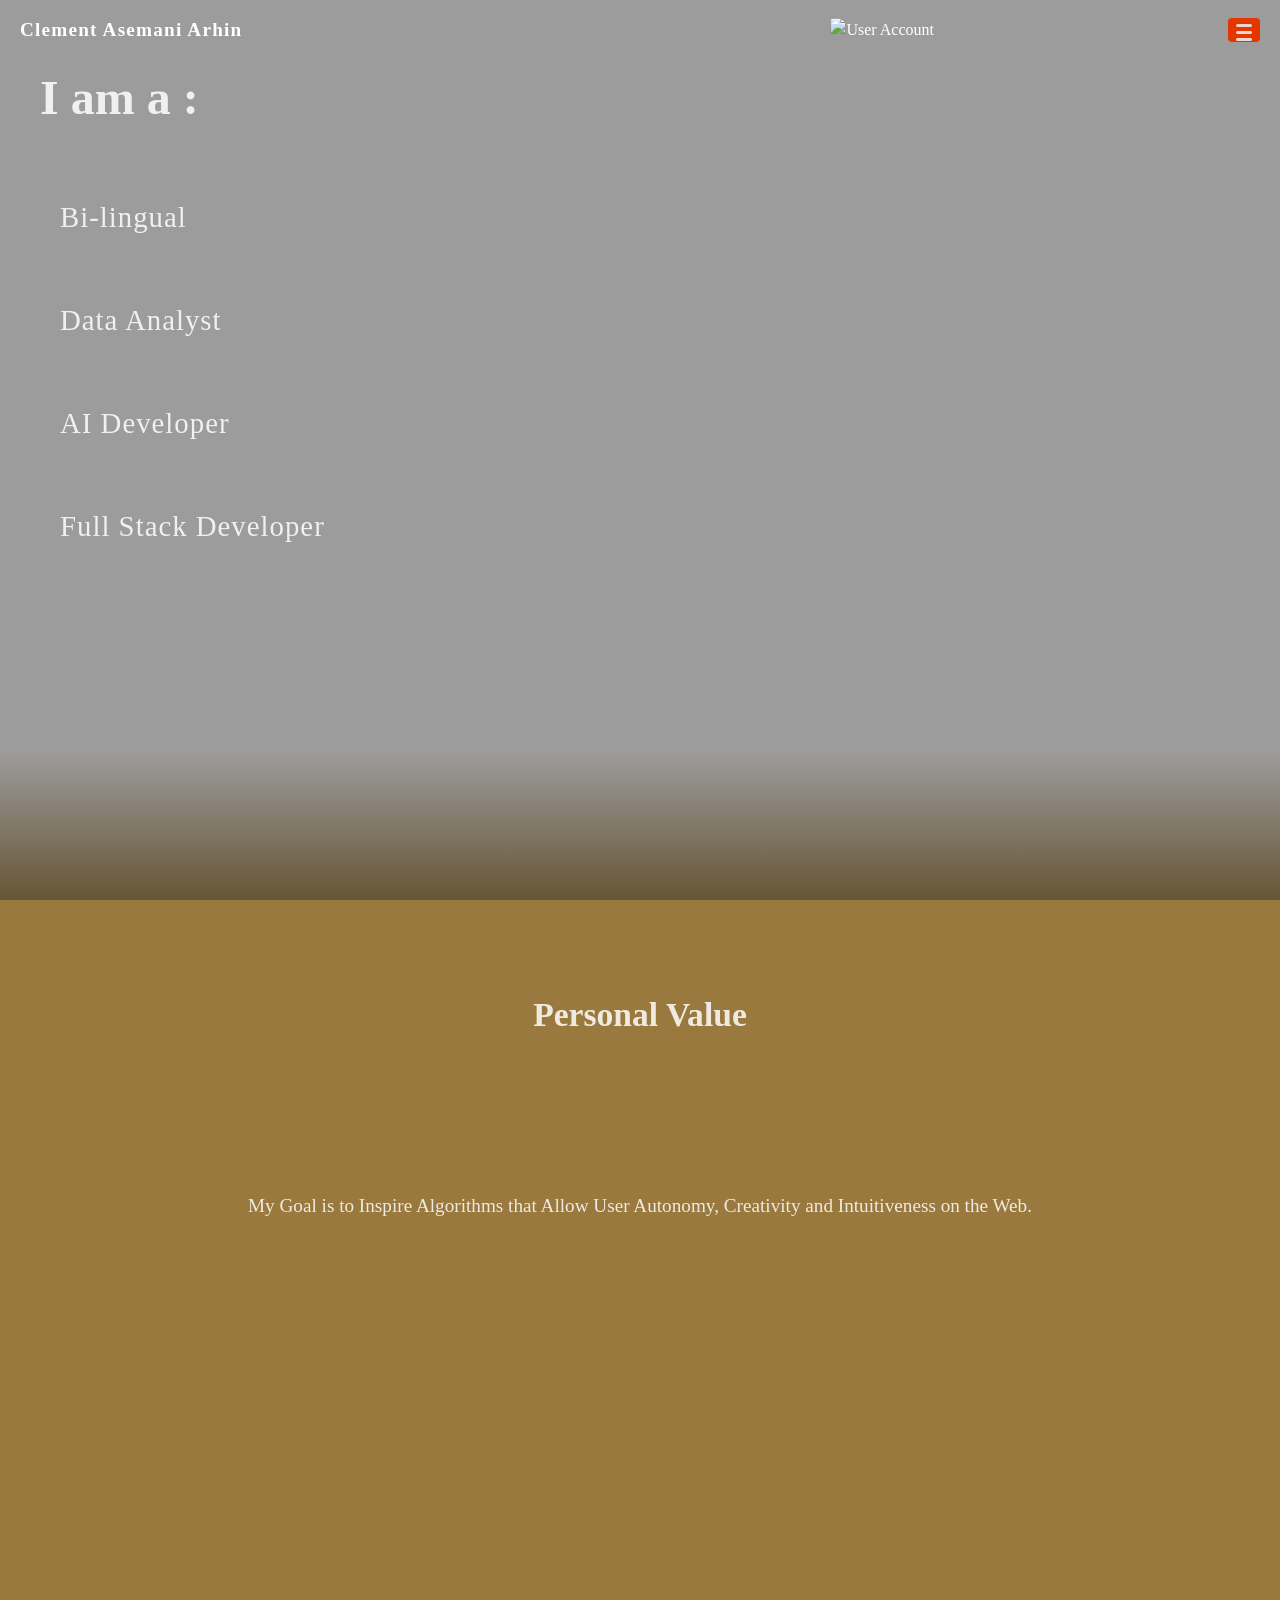
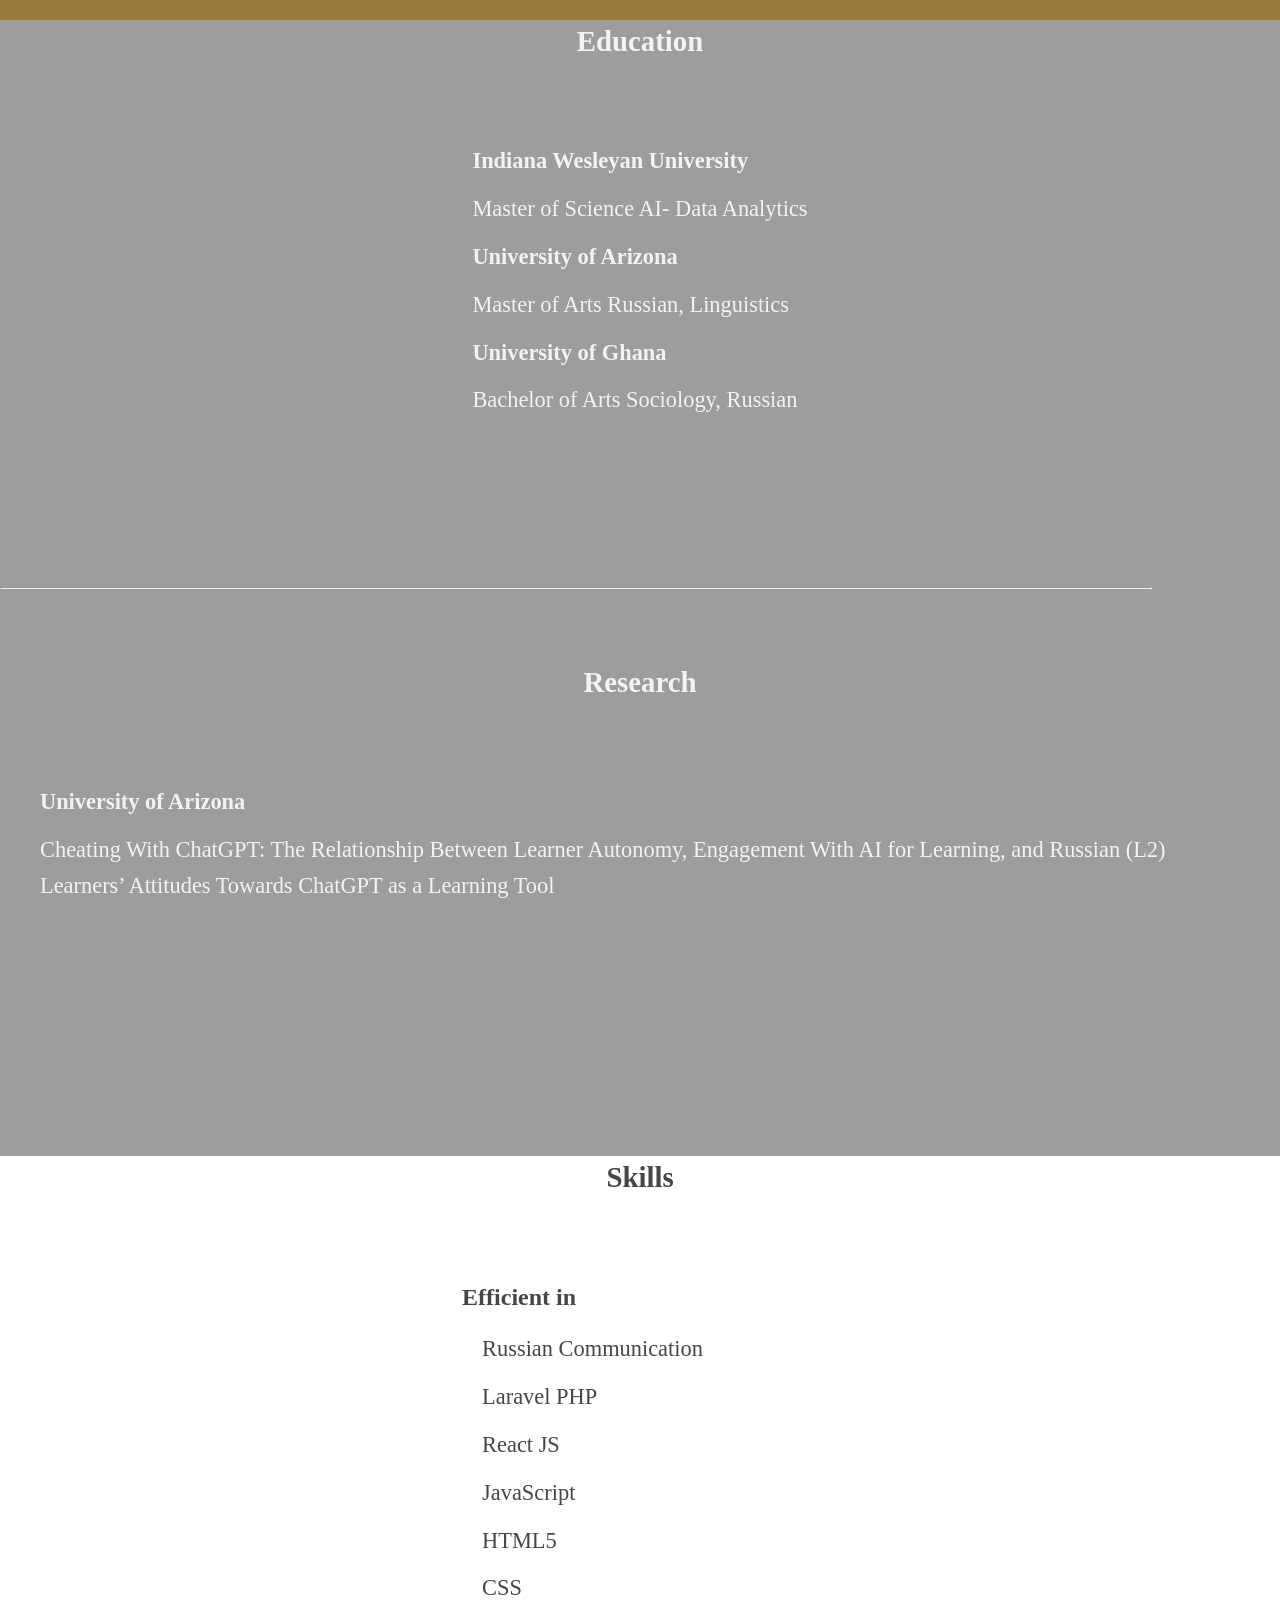
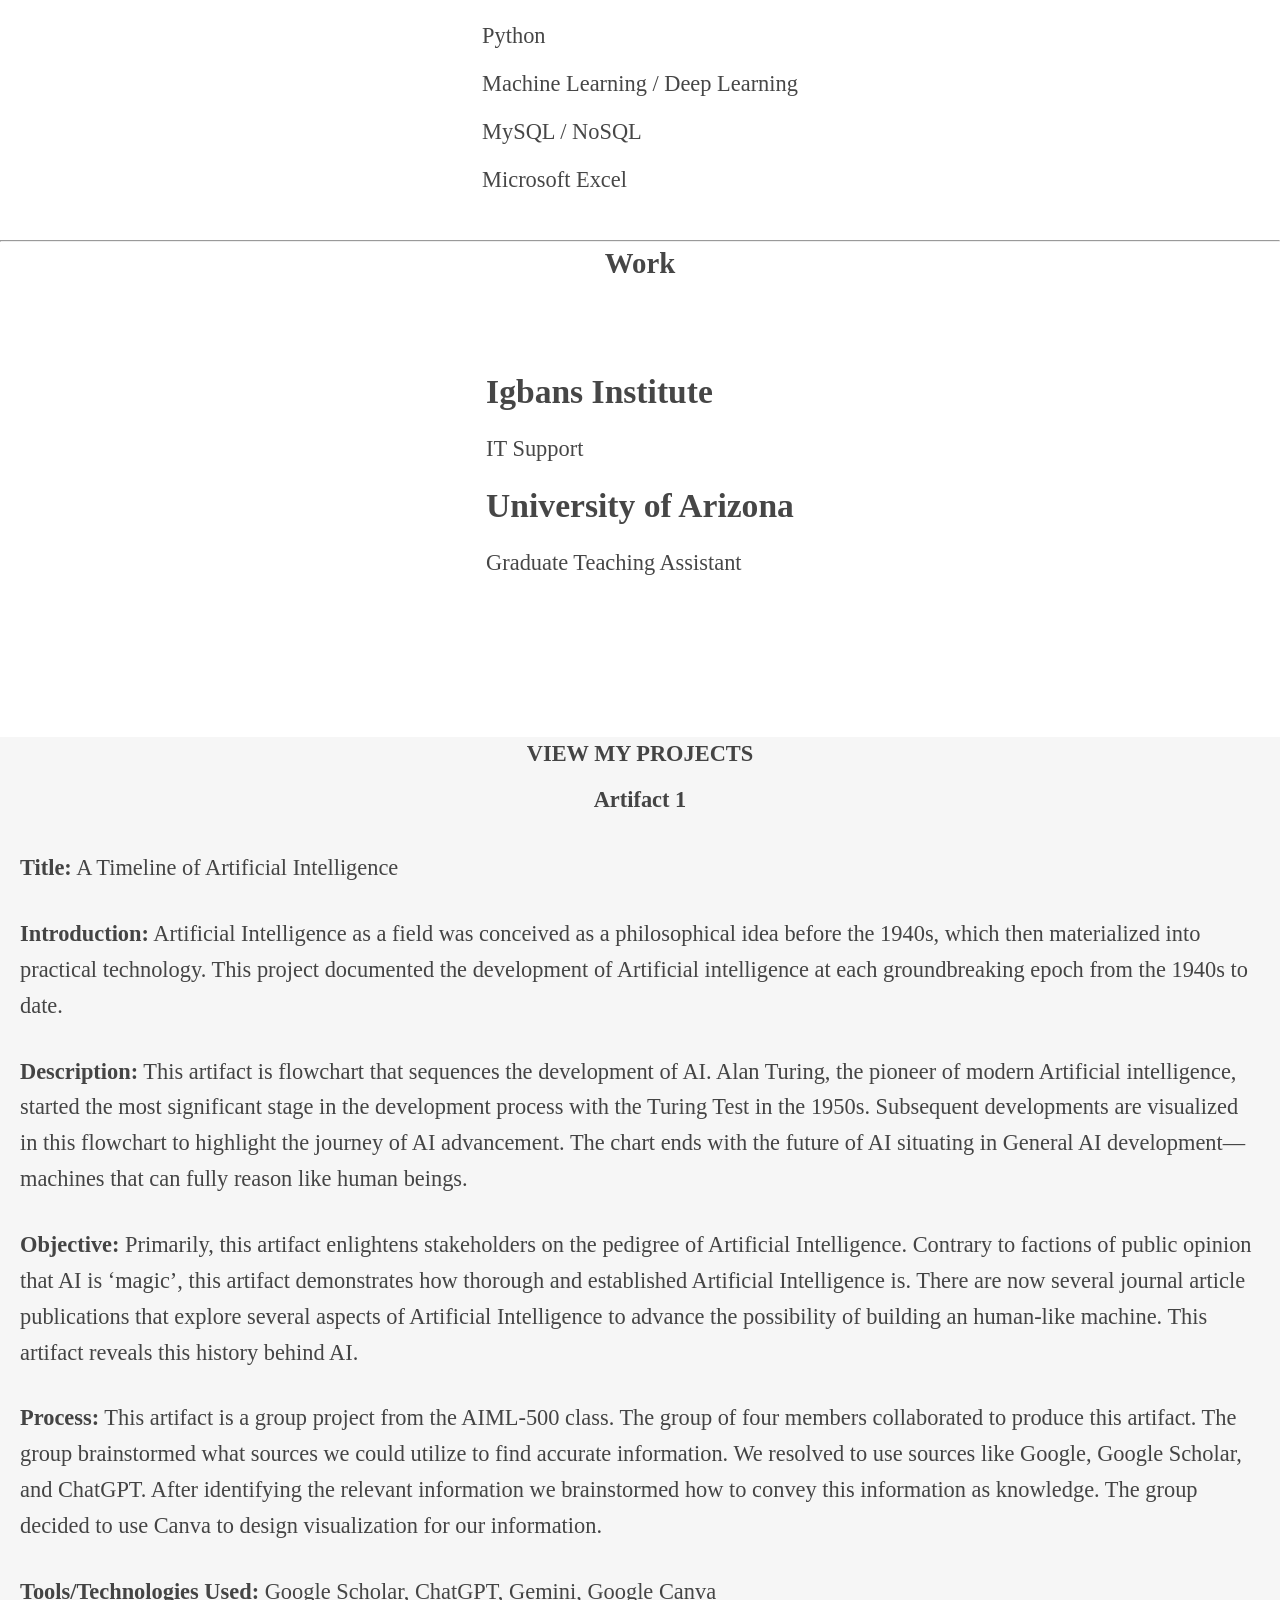
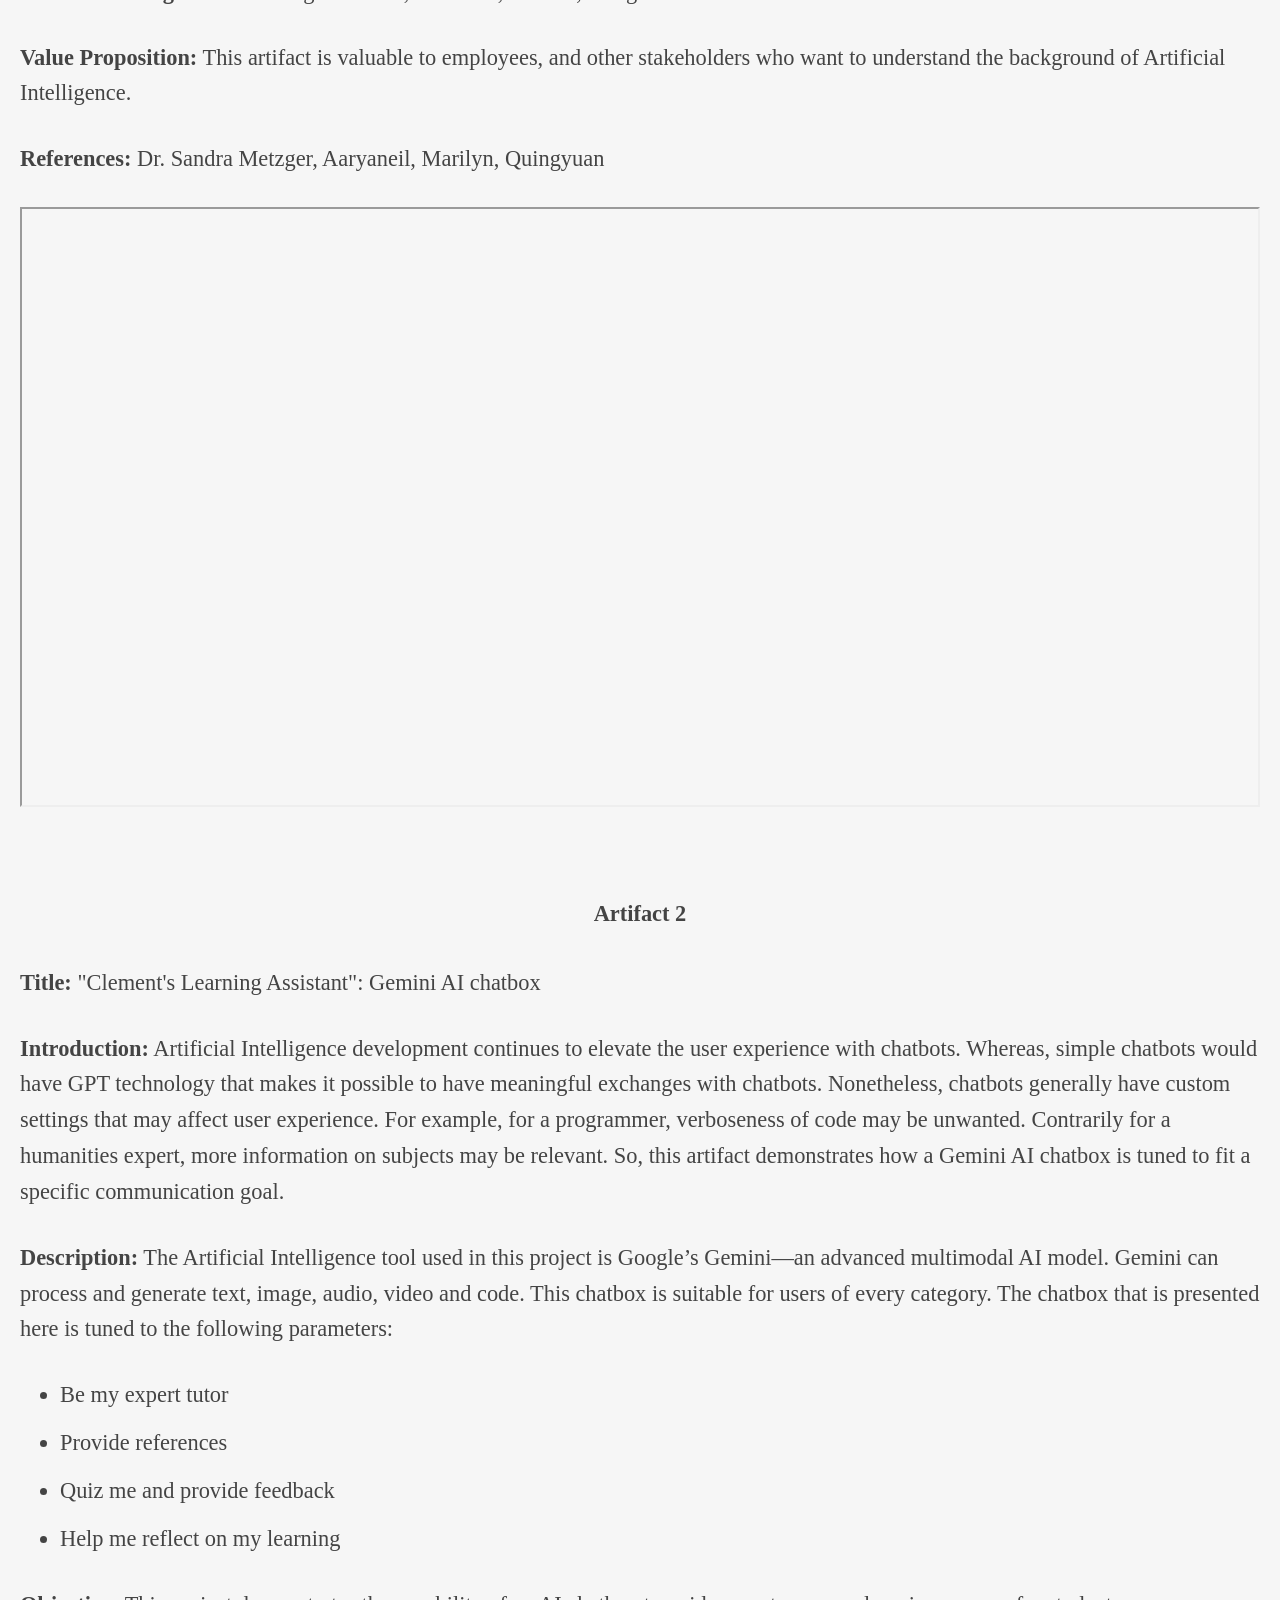
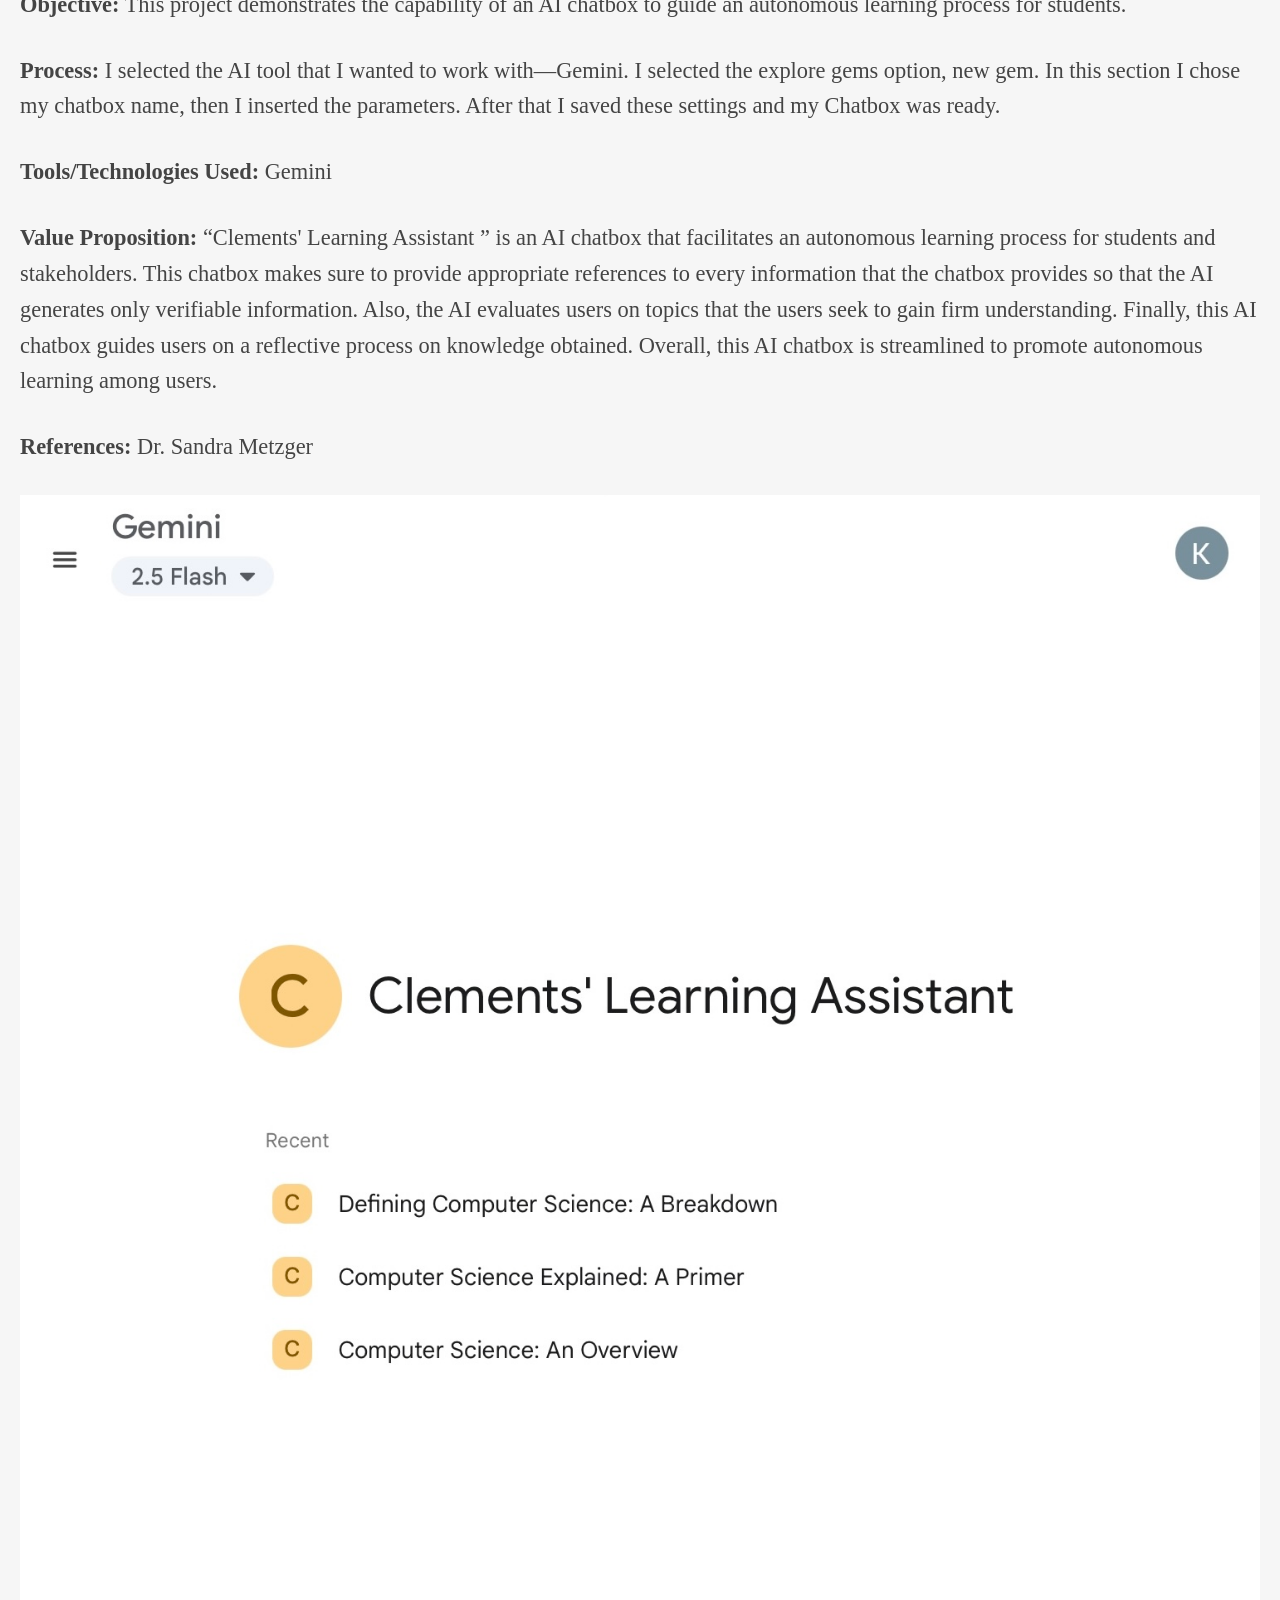
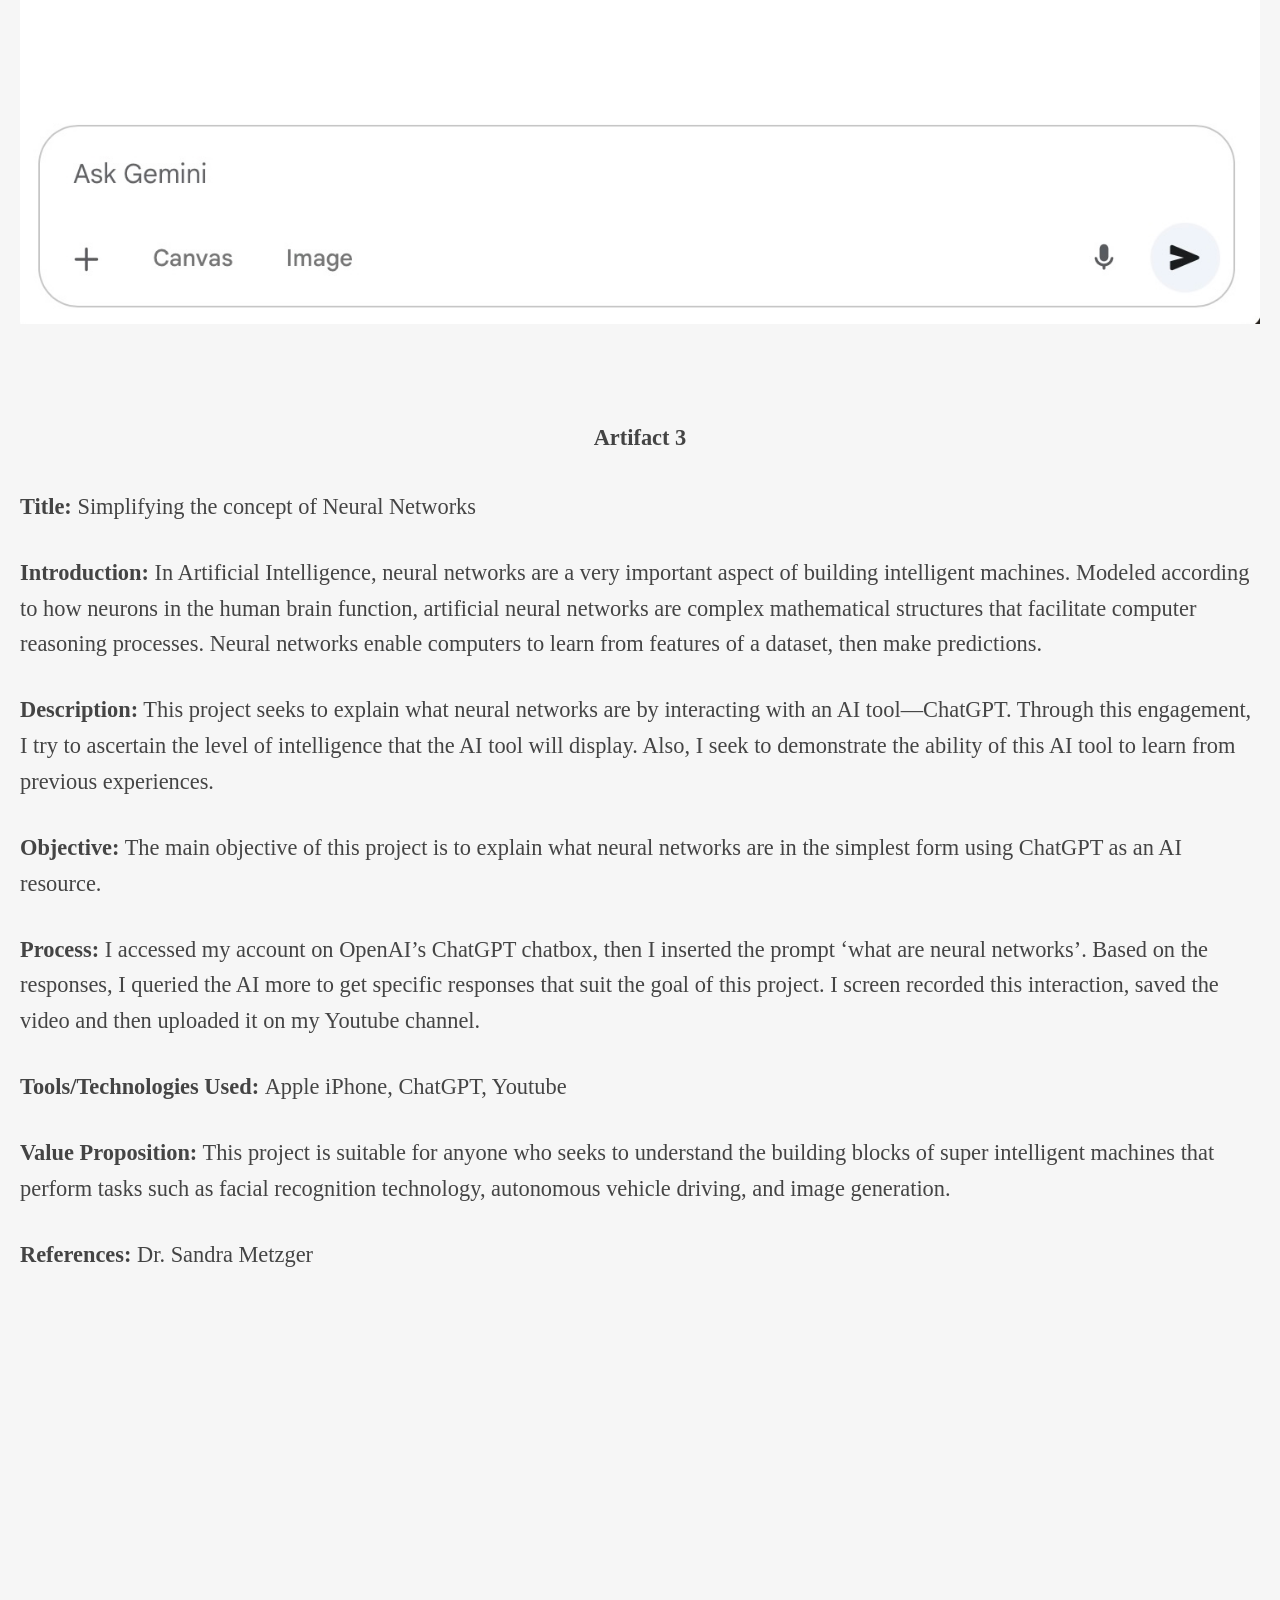
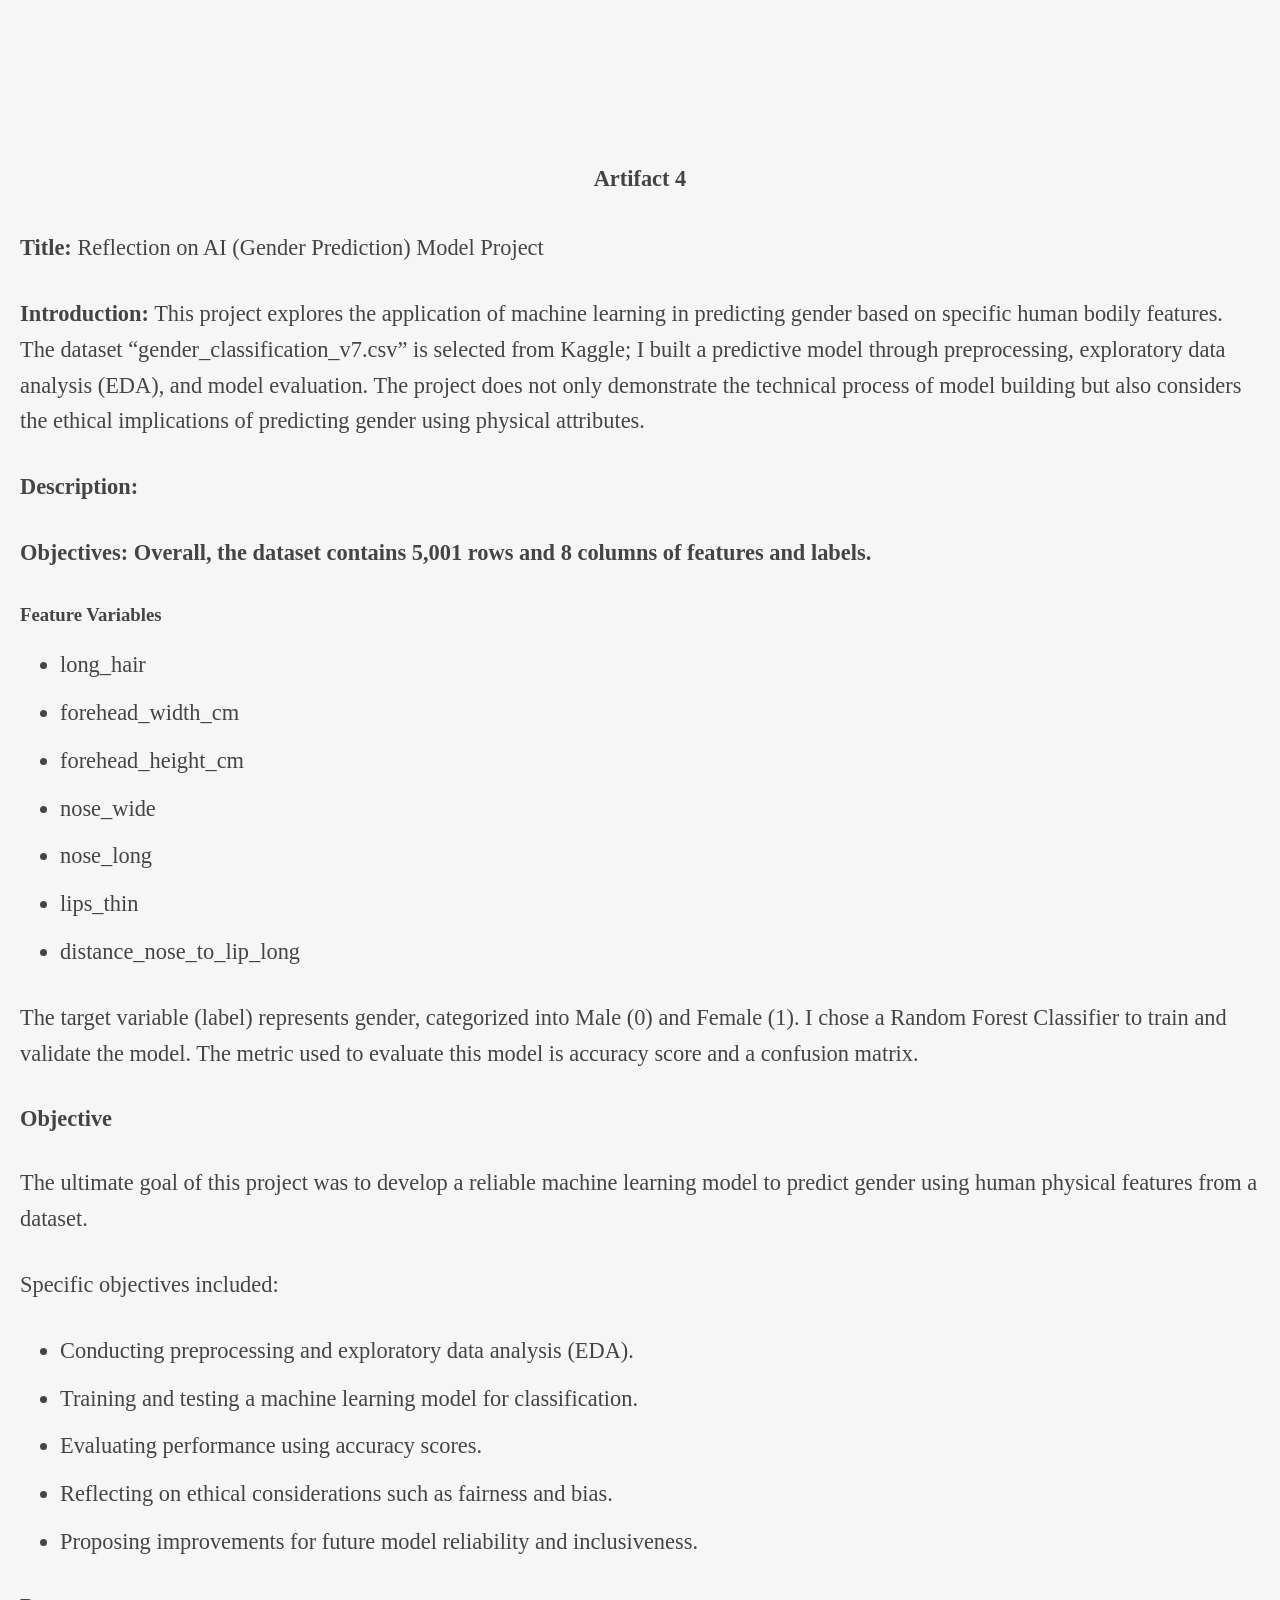
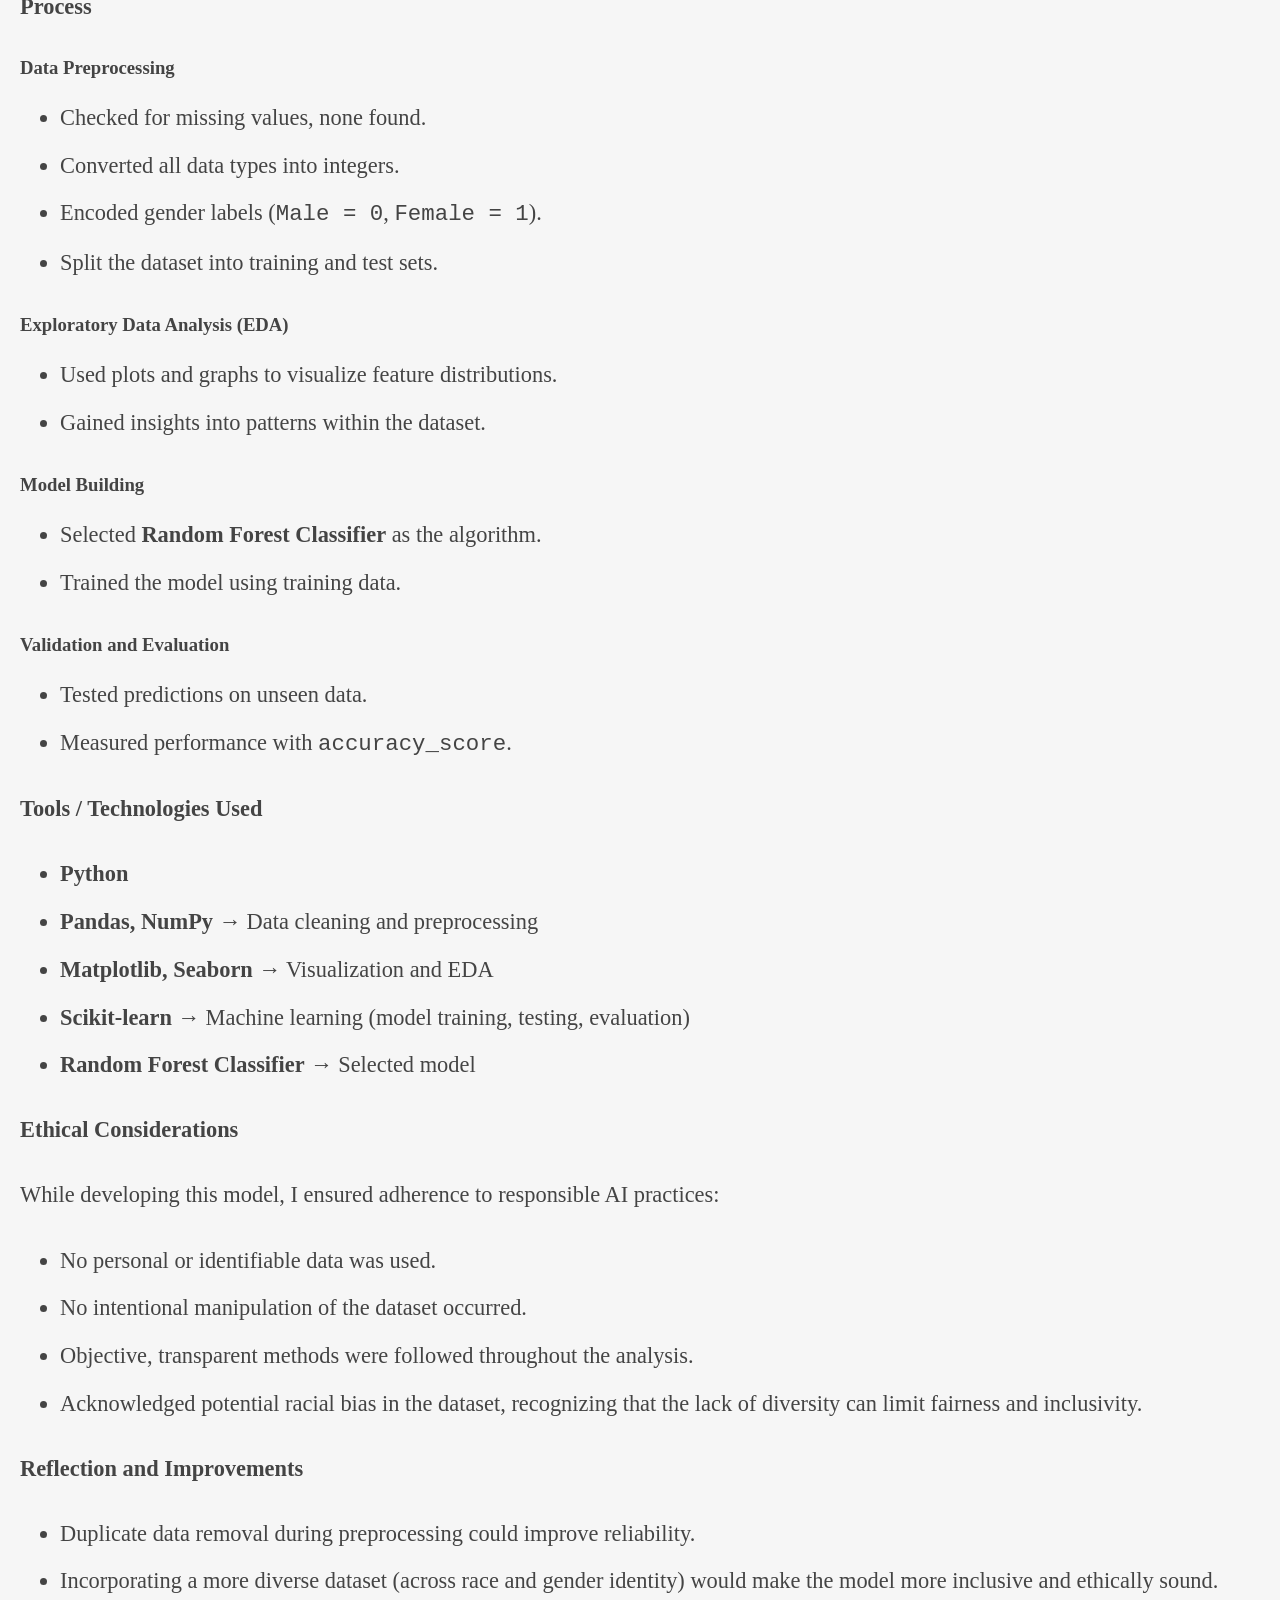
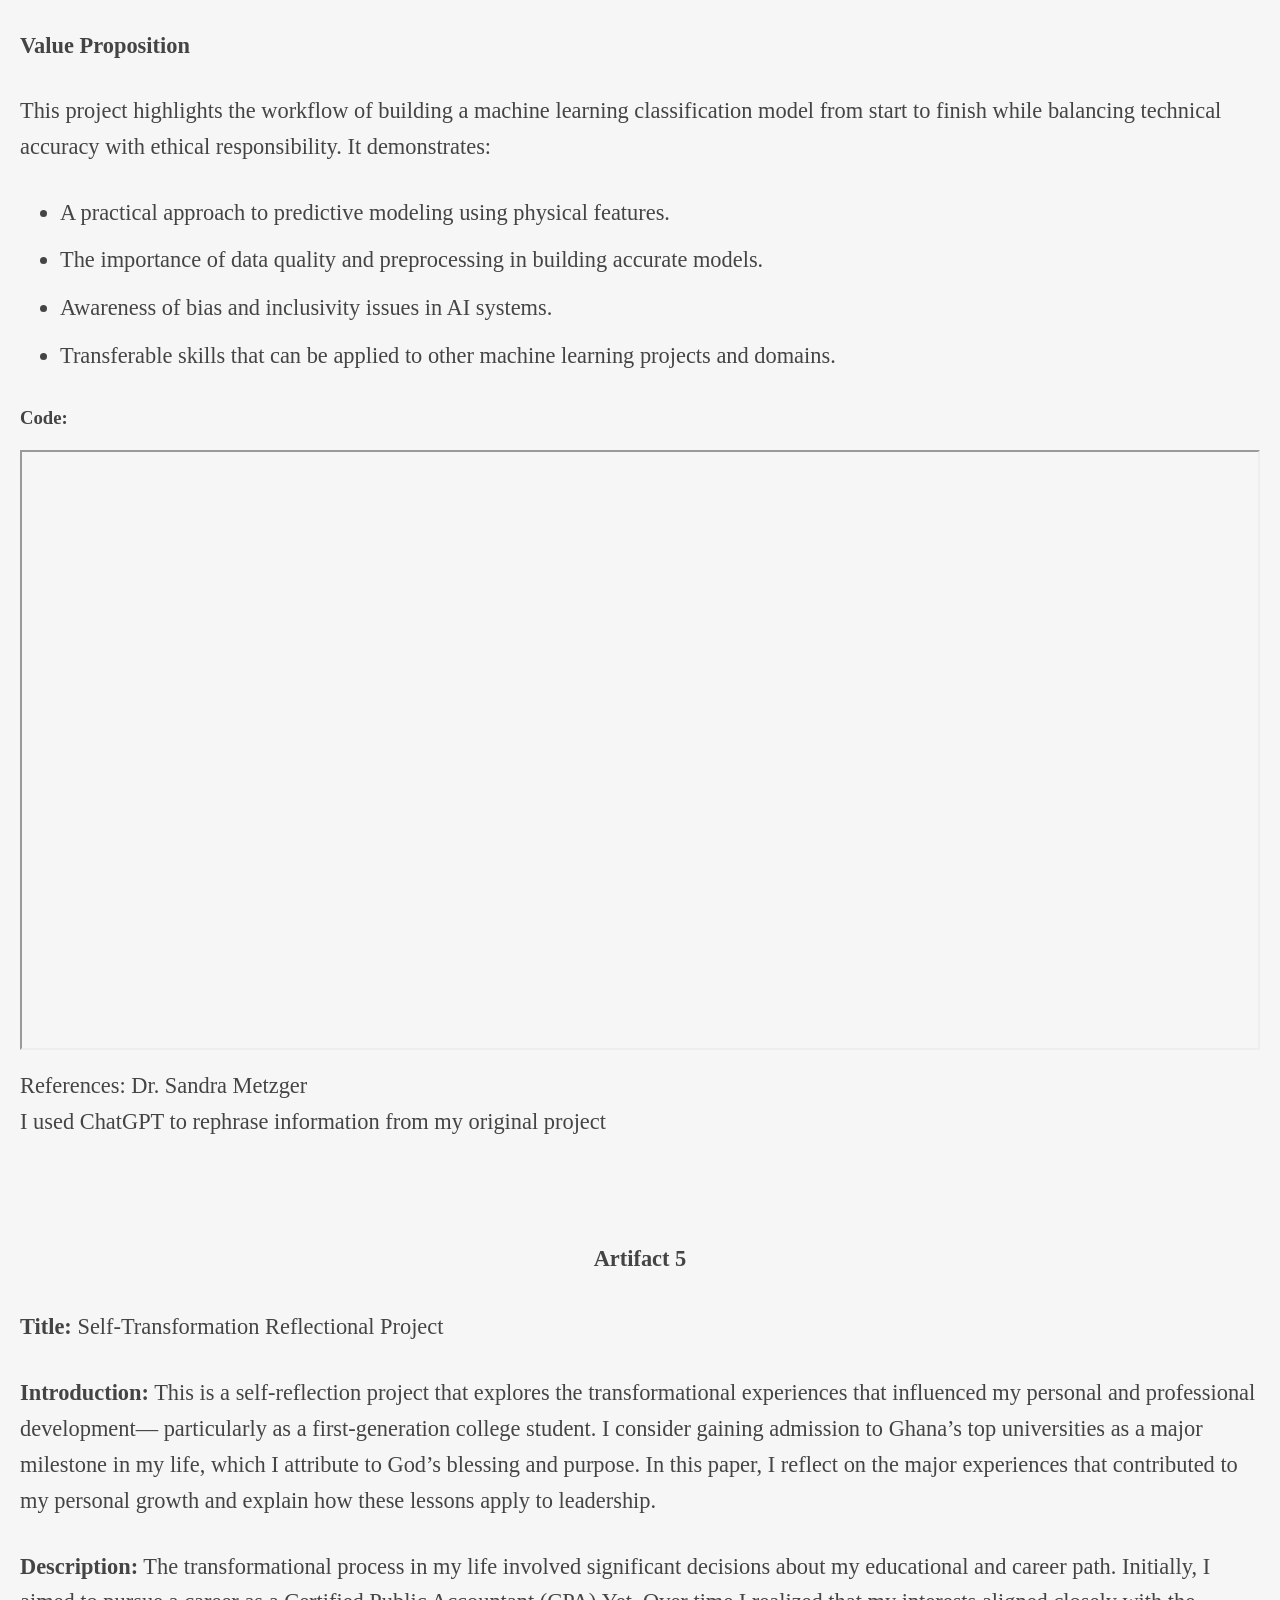
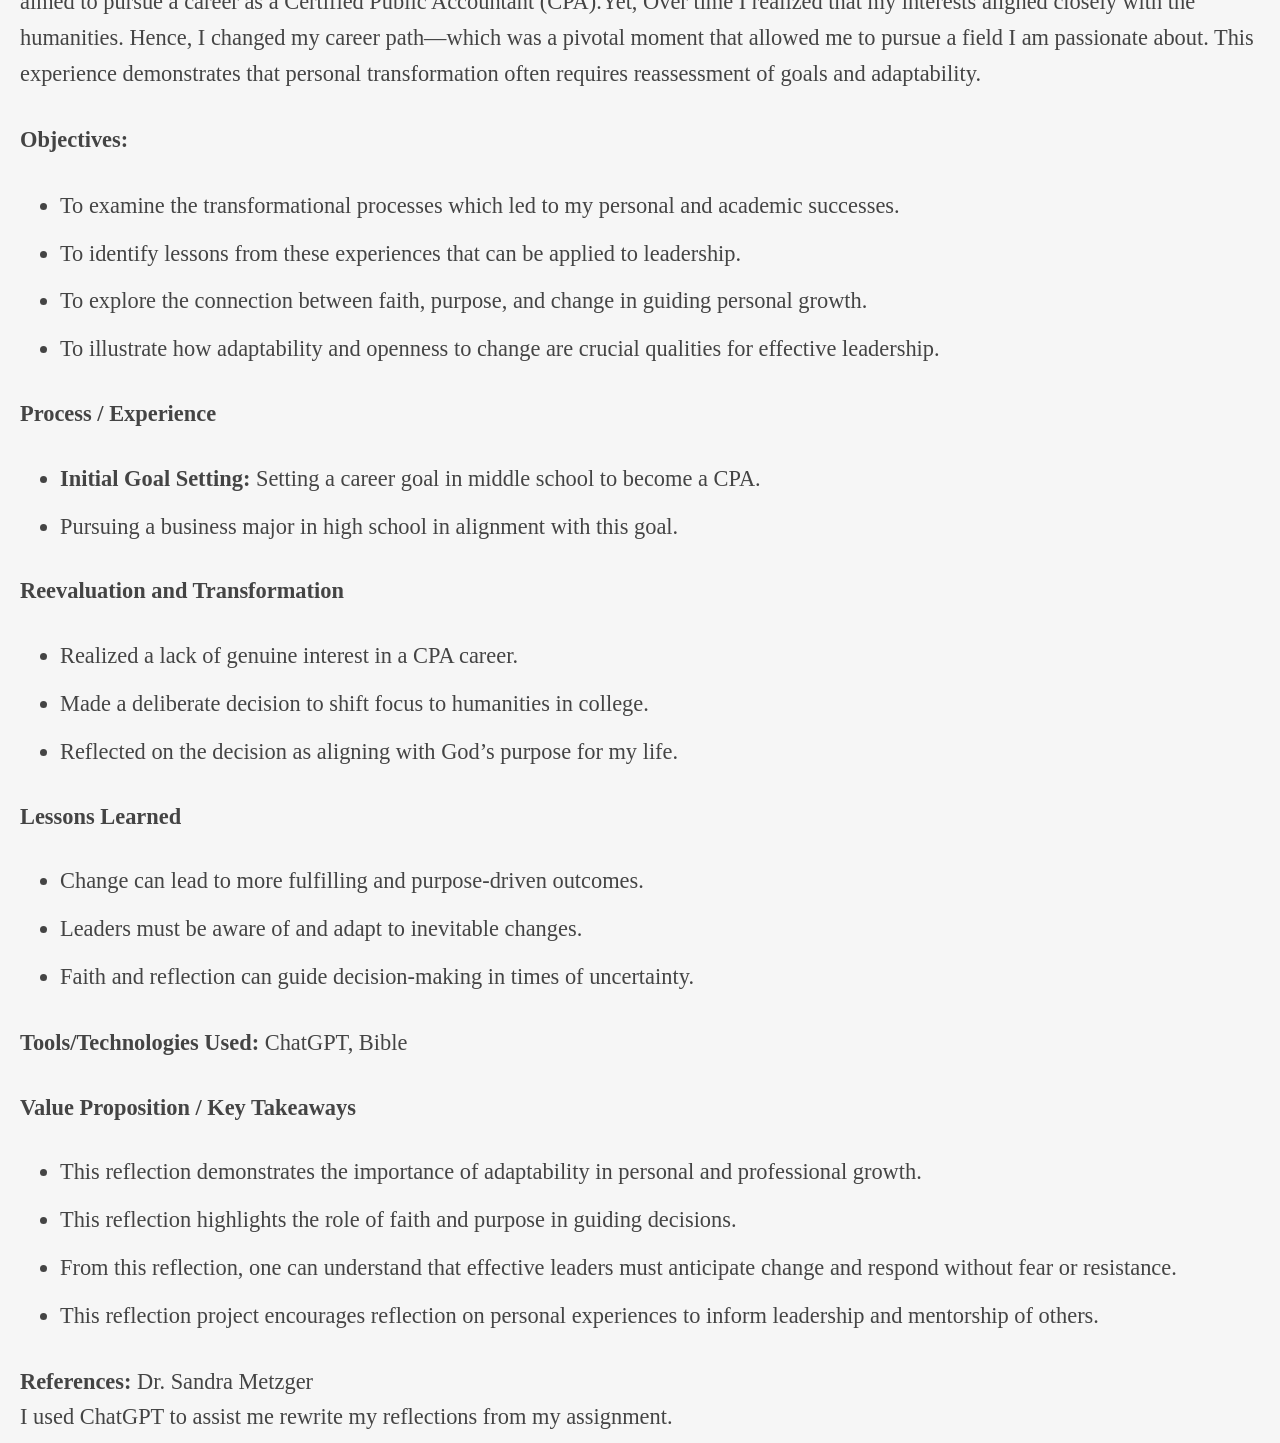
==== index.html @ df5f34c9 "v13" ====
<!DOCTYPE html>
<html lang="en">
  <head>
    <meta charset="UTF-8" />
    <meta
      name="viewport"
      content="width=device-width, initial-scale=1" />
    <title>Clement Asemani Arhin Portfolio</title>
    <link
      rel="stylesheet"
      href="https://cdnjs.cloudflare.com/ajax/libs/font-awesome/7.0.0/css/all.min.css"
      integrity="sha512-DxV+EoADOkOygM4IR9yXP8Sb2qwgidEmeqAEmDKIOfPRQZOWbXCzLC6vjbZyy0vPisbH2SyW27+ddLVCN+OMzQ=="
      crossorigin="anonymous"
      referrerpolicy="no-referrer" />
    <link
      rel="stylesheet"
      href="style.css" />
    <script
      src="functions.js"
      defer></script>
  </head>
  <body>
    <div class="container">
      <header class="menucontainer">
        <div class="name"><h2>Clement Asemani Arhin</h2></div>
        <nav class="ux">
          <ul>
            <li>UX / UI designer</li>
            <li>AI programming</li>
          </ul>
        </nav>
        <div class="connections">
          <a
            href="#"
            class="facebook"
            ><i class="fa-brands fa-facebook-f"></i
          ></a>
          <a
            href="#"
            class="linkedin"
            ><i class="fa-brands fa-linkedin-in"></i
          ></a>
          <a
            href="#"
            class="ig"
            ><i class="fa-brands fa-instagram"></i
          ></a>
          <a
            href="#"
            class="git"
            ><i class="fa-brands fa-github"></i
          ></a>
        </div>
        <div class="user">
          <img
            class="useracc"
            src="https://cdn-icons-png.flaticon.com/128/1177/1177568.png"
            alt="User Account" />
        </div>
        <button
          id="burger"
          class="burger"
          aria-label="Toggle menu">
          <span class="lane"></span>
          <span class="lane"></span>
          <span class="lane"></span>
        </button>
      </header>
      <aside
        class="sidecontainer"
        id="sidecontainer"
        aria-hidden="true">
        <nav>
          <ul>
            <li><a href="./index.html">Home</a></li>
            <li><a href="#about-section">About</a></li>
            <li><a href="#services-section">Services</a></li>
            <li><a href="#works-section">Works</a></li>
            <li><a href="#connect-section">Connect</a></li>
          </ul>
        </nav>
      </aside>
      <main class="indexbody">
        <section class="introduction">
          <nav>
            <ul>
              <li id="self">I am a :</li>
              <ul>
                <li id="skill2">Bi-lingual</li>
                <li id="skill3">Data Analyst</li>
                <li id="skill4">AI Developer</li>
                <li id="skill5">Full Stack Developer</li>
              </ul>
            </ul>
          </nav>
        </section>

        <section
          id="about-section"
          class="aboutcontainer">
          <h1>Personal Value</h1>
          <p>
            My Goal is to Inspire Algorithms that Allow User Autonomy,
            Creativity and Intuitiveness on the Web.
          </p>
        </section>

        <section
          id="education-section"
          class="educontainer">
          <div class="education">
            <h1>Education</h1>
            <ul>
              <li>
                <h2>Indiana Wesleyan University</h2>
                <p>Master of Science AI- Data Analytics</p>
              </li>
              <li>
                <h2>University of Arizona</h2>
                <p>Master of Arts Russian, Linguistics</p>
              </li>
              <li>
                <h2>University of Ghana</h2>
                <p>Bachelor of Arts Sociology, Russian</p>
              </li>
            </ul>
          </div>
          <br /><br /><br />
          <hr style="width: 90vw; color: rgba(230, 230, 230, 0.86)" />
          <br /><br /><br />
          <div class="researchcontainer">
            <h1>Research</h1>
            <ul>
              <li>
                <h2>University of Arizona</h2>
                <p>
                  Cheating With ChatGPT: The Relationship Between Learner
                  Autonomy, Engagement With AI for Learning, and Russian (L2)
                  Learners’ Attitudes Towards ChatGPT as a Learning Tool
                </p>
              </li>
            </ul>
          </div>
        </section>

        <section class="skillscontainer">
          <div class="skills">
            <h1>Skills</h1>
          </div>
          <div class="tools">
            <h1>Efficient in</h1>
            <ul>
              <li>Russian Communication</li>
              <li>Laravel PHP</li>
              <li>React JS</li>
              <li>JavaScript</li>
              <li>HTML5</li>
              <li>CSS</li>
              <li>Python</li>
              <li>Machine Learning / Deep Learning</li>
              <li>MySQL / NoSQL</li>
              <li>Microsoft Excel</li>
            </ul>
          </div>
        </section>
        <br /><br /><br />
        <br /><br /><br />
        <hr
          style="
            width: 50%vw;
            color: rgba(148, 143, 143, 0.263);
            margin-top: 5vh;
          " />

        <section
          id="work-section"
          class="workcontainer">
          <div class="work">
            <h1>Work</h1>
          </div>
          <div class="experience">
            <ul>
              <li>
                <h2>Igbans Institute</h2>
                <p>IT Support</p>
              </li>
              <li>
                <h2>University of Arizona</h2>
                <p>Graduate Teaching Assistant</p>
              </li>
            </ul>
          </div>
        </section>
        <section
          id="works-section"
          class="workscontainer">
          <h2 style="text-align: center">VIEW MY PROJECTS</h2>
          <div class="articles">
            <article>
              <h1>Artifact 1</h1>
              <p>
                <strong>Title:</strong> A Timeline of Artificial Intelligence
              </p>
              <p>
                <strong>Introduction:</strong> Artificial Intelligence as a
                field was conceived as a philosophical idea before the 1940s,
                which then materialized into practical technology. This project
                documented the development of Artificial intelligence at each
                groundbreaking epoch from the 1940s to date.
              </p>
              <p>
                <strong>Description:</strong> This artifact is flowchart that
                sequences the development of AI. Alan Turing, the pioneer of
                modern Artificial intelligence, started the most significant
                stage in the development process with the Turing Test in the
                1950s. Subsequent developments are visualized in this flowchart
                to highlight the journey of AI advancement. The chart ends with
                the future of AI situating in General AI development—machines
                that can fully reason like human beings.
              </p>
              <p>
                <strong>Objective:</strong> Primarily, this artifact enlightens
                stakeholders on the pedigree of Artificial Intelligence.
                Contrary to factions of public opinion that AI is ‘magic’, this
                artifact demonstrates how thorough and established Artificial
                Intelligence is. There are now several journal article
                publications that explore several aspects of Artificial
                Intelligence to advance the possibility of building an
                human-like machine. This artifact reveals this history behind
                AI.
              </p>
              <p>
                <strong>Process:</strong> This artifact is a group project from
                the AIML-500 class. The group of four members collaborated to
                produce this artifact. The group brainstormed what sources we
                could utilize to find accurate information. We resolved to use
                sources like Google, Google Scholar, and ChatGPT. After
                identifying the relevant information we brainstormed how to
                convey this information as knowledge. The group decided to use
                Canva to design visualization for our information.
              </p>
              <p>
                <strong>Tools/Technologies Used: </strong> Google Scholar,
                ChatGPT, Gemini, Google Canva
              </p>
              <p>
                <strong>Value Proposition:</strong> This artifact is valuable to
                employees, and other stakeholders who want to understand the
                background of Artificial Intelligence.
              </p>
              <p>
                <strong>References:</strong> Dr. Sandra Metzger, Aaryaneil,
                Marilyn, Quingyuan
              </p>
              <iframe
                src="AI-Timeline.pdf"
                width="100%"
                height="600"
                title="AI Timeline PDF"></iframe>
            </article>

            <article>
              <h1>Artifact 2</h1>
              <p>
                <strong>Title:</strong> "Clement's Learning Assistant": Gemini
                AI chatbox
              </p>
              <p>
                <strong>Introduction:</strong> Artificial Intelligence
                development continues to elevate the user experience with
                chatbots. Whereas, simple chatbots would have GPT technology
                that makes it possible to have meaningful exchanges with
                chatbots. Nonetheless, chatbots generally have custom settings
                that may affect user experience. For example, for a programmer,
                verboseness of code may be unwanted. Contrarily for a humanities
                expert, more information on subjects may be relevant. So, this
                artifact demonstrates how a Gemini AI chatbox is tuned to fit a
                specific communication goal.
              </p>
              <p>
                <strong>Description:</strong> The Artificial Intelligence tool
                used in this project is Google’s Gemini—an advanced multimodal
                AI model. Gemini can process and generate text, image, audio,
                video and code. This chatbox is suitable for users of every
                category. The chatbox that is presented here is tuned to the
                following parameters:
              </p>
              <ul>
                <li>Be my expert tutor</li>
                <li>Provide references</li>
                <li>Quiz me and provide feedback</li>
                <li>Help me reflect on my learning</li>
              </ul>
              <p>
                <strong>Objective:</strong> This project demonstrates the
                capability of an AI chatbox to guide an autonomous learning
                process for students.
              </p>
              <p>
                <strong>Process:</strong> I selected the AI tool that I wanted
                to work with—Gemini. I selected the explore gems option, new
                gem. In this section I chose my chatbox name, then I inserted
                the parameters. After that I saved these settings and my Chatbox
                was ready.
              </p>
              <p><strong>Tools/Technologies Used: </strong> Gemini</p>
              <p>
                <strong>Value Proposition:</strong> “Clements' Learning
                Assistant ” is an AI chatbox that facilitates an autonomous
                learning process for students and stakeholders. This chatbox
                makes sure to provide appropriate references to every
                information that the chatbox provides so that the AI generates
                only verifiable information. Also, the AI evaluates users on
                topics that the users seek to gain firm understanding. Finally,
                this AI chatbox guides users on a reflective process on
                knowledge obtained. Overall, this AI chatbox is streamlined to
                promote autonomous learning among users.
              </p>
              <p><strong>References:</strong> Dr. Sandra Metzger</p>
              <a
                href="https://gemini.google.com/gem/59a84effe64a"
                target="_blank"
                rel="noopener noreferrer">
                <img
                  src="Clement's_Learning_Assistant.jpg"
                  alt="Clements' Learning Assistant"
                  width="100%" />
              </a>
            </article>

            <!-- Artifact 3 -->
            <article>
              <h1>Artifact 3</h1>
              <p>
                <strong>Title:</strong> Simplifying the concept of Neural
                Networks
              </p>
              <p>
                <strong>Introduction:</strong> In Artificial Intelligence,
                neural networks are a very important aspect of building
                intelligent machines. Modeled according to how neurons in the
                human brain function, artificial neural networks are complex
                mathematical structures that facilitate computer reasoning
                processes. Neural networks enable computers to learn from
                features of a dataset, then make predictions.
              </p>
              <p>
                <strong>Description:</strong> This project seeks to explain what
                neural networks are by interacting with an AI tool—ChatGPT.
                Through this engagement, I try to ascertain the level of
                intelligence that the AI tool will display. Also, I seek to
                demonstrate the ability of this AI tool to learn from previous
                experiences.
              </p>
              <p>
                <strong>Objective:</strong> The main objective of this project
                is to explain what neural networks are in the simplest form
                using ChatGPT as an AI resource.
              </p>
              <p>
                <strong>Process:</strong> I accessed my account on OpenAI’s
                ChatGPT chatbox, then I inserted the prompt ‘what are neural
                networks’. Based on the responses, I queried the AI more to get
                specific responses that suit the goal of this project. I screen
                recorded this interaction, saved the video and then uploaded it
                on my Youtube channel.
              </p>
              <p>
                <strong>Tools/Technologies Used: </strong> Apple iPhone,
                ChatGPT, Youtube
              </p>
              <p>
                <strong>Value Proposition:</strong> This project is suitable for
                anyone who seeks to understand the building blocks of super
                intelligent machines that perform tasks such as facial
                recognition technology, autonomous vehicle driving, and image
                generation.
              </p>
              <p><strong>References:</strong> Dr. Sandra Metzger</p>
              <iframe
                width="100%"
                height="370"
                src="https://www.youtube.com/embed/YfHtRKtjg78"
                title="YouTube video player"
                frameborder="0"
                allowfullscreen></iframe>
            </article>
            <article>
              <h1>Artifact 4</h1>
              <p>
                <strong>Title:</strong> Reflection on AI (Gender Prediction)
                Model Project
              </p>
              <p>
                <strong>Introduction:</strong> This project explores the
                application of machine learning in predicting gender based on
                specific human bodily features. The dataset
                “gender_classification_v7.csv” is selected from Kaggle; I built
                a predictive model through preprocessing, exploratory data
                analysis (EDA), and model evaluation. The project does not only
                demonstrate the technical process of model building but also
                considers the ethical implications of predicting gender using
                physical attributes.
              </p>
              <p>
                <strong>Description:</strong>
              </p>
              <p>
                <strong
                  >Objectives: Overall, the dataset contains
                  <strong>5,001 rows</strong> and <strong>8 columns</strong> of
                  features and labels.
                </strong>
              </p>
              <h3>Feature Variables</h3>
              <ul>
                <li>long_hair</li>
                <li>forehead_width_cm</li>
                <li>forehead_height_cm</li>
                <li>nose_wide</li>
                <li>nose_long</li>
                <li>lips_thin</li>
                <li>distance_nose_to_lip_long</li>
              </ul>
              <p>
                The target variable (label) represents gender, categorized into
                Male (0) and Female (1). I chose a Random Forest Classifier to
                train and validate the model. The metric used to evaluate this
                model is accuracy score and a confusion matrix.
              </p>
              <h2>Objective</h2>
              <p>
                The ultimate goal of this project was to develop a reliable
                machine learning model to predict gender using human physical
                features from a dataset.
              </p>
              <p>Specific objectives included:</p>
              <ul>
                <li>
                  Conducting preprocessing and exploratory data analysis (EDA).
                </li>
                <li>
                  Training and testing a machine learning model for
                  classification.
                </li>
                <li>Evaluating performance using accuracy scores.</li>
                <li>
                  Reflecting on ethical considerations such as fairness and
                  bias.
                </li>
                <li>
                  Proposing improvements for future model reliability and
                  inclusiveness.
                </li>
              </ul>

              <h2>Process</h2>
              <h3>Data Preprocessing</h3>
              <ul>
                <li>Checked for missing values, none found.</li>
                <li>Converted all data types into integers.</li>
                <li>
                  Encoded gender labels (<code>Male = 0</code>,
                  <code>Female = 1</code>).
                </li>
                <li>Split the dataset into training and test sets.</li>
              </ul>

              <h3>Exploratory Data Analysis (EDA)</h3>
              <ul>
                <li>
                  Used plots and graphs to visualize feature distributions.
                </li>
                <li>Gained insights into patterns within the dataset.</li>
              </ul>

              <h3>Model Building</h3>
              <ul>
                <li>
                  Selected <strong>Random Forest Classifier</strong> as the
                  algorithm.
                </li>
                <li>Trained the model using training data.</li>
              </ul>

              <h3>Validation and Evaluation</h3>
              <ul>
                <li>Tested predictions on unseen data.</li>
                <li>Measured performance with <code>accuracy_score</code>.</li>
              </ul>

              <h2>Tools / Technologies Used</h2>
              <ul>
                <li><strong>Python</strong></li>
                <li>
                  <strong>Pandas, NumPy</strong> → Data cleaning and
                  preprocessing
                </li>
                <li>
                  <strong>Matplotlib, Seaborn</strong> → Visualization and EDA
                </li>
                <li>
                  <strong>Scikit-learn</strong> → Machine learning (model
                  training, testing, evaluation)
                </li>
                <li>
                  <strong>Random Forest Classifier</strong> → Selected model
                </li>
              </ul>

              <h2>Ethical Considerations</h2>
              <p>
                While developing this model, I ensured adherence to responsible
                AI practices:
              </p>
              <ul>
                <li>No personal or identifiable data was used.</li>
                <li>No intentional manipulation of the dataset occurred.</li>
                <li>
                  Objective, transparent methods were followed throughout the
                  analysis.
                </li>
                <li>
                  Acknowledged potential racial bias in the dataset, recognizing
                  that the lack of diversity can limit fairness and inclusivity.
                </li>
              </ul>

              <h2>Reflection and Improvements</h2>
              <ul>
                <li>
                  Duplicate data removal during preprocessing could improve
                  reliability.
                </li>
                <li>
                  Incorporating a more diverse dataset (across race and gender
                  identity) would make the model more inclusive and ethically
                  sound.
                </li>
              </ul>

              <h2>Value Proposition</h2>
              <p>
                This project highlights the workflow of building a machine
                learning classification model from start to finish while
                balancing technical accuracy with ethical responsibility. It
                demonstrates:
              </p>
              <ul>
                <li>
                  A practical approach to predictive modeling using physical
                  features.
                </li>
                <li>
                  The importance of data quality and preprocessing in building
                  accurate models.
                </li>
                <li>Awareness of bias and inclusivity issues in AI systems.</li>
                <li>
                  Transferable skills that can be applied to other machine
                  learning projects and domains.
                </li>
              </ul>

              <h3>Code:</h3>
              <iframe
                src="files.pdf"
                width="100%"
                height="600"
                title="AI Timeline PDF"></iframe>

              <p>
                References: Dr. Sandra Metzger <br />
                I used ChatGPT to rephrase information from my original project
              </p>
            </article>
            <article>
              <h1>Artifact 5</h1>
              <p>
                <strong>Title:</strong> Self-Transformation Reflectional Project
              </p>
              <p>
                <strong>Introduction:</strong> This is a self-reflection project
                that explores the transformational experiences that influenced
                my personal and professional development— particularly as a
                first-generation college student. I consider gaining admission
                to Ghana’s top universities as a major milestone in my life,
                which I attribute to God’s blessing and purpose. In this paper,
                I reflect on the major experiences that contributed to my
                personal growth and explain how these lessons apply to
                leadership.
              </p>
              <p>
                <strong>Description:</strong> The transformational process in my
                life involved significant decisions about my educational and
                career path. Initially, I aimed to pursue a career as a
                Certified Public Accountant (CPA).Yet, Over time I realized that
                my interests aligned closely with the humanities. Hence, I
                changed my career path—which was a pivotal moment that allowed
                me to pursue a field I am passionate about. This experience
                demonstrates that personal transformation often requires
                reassessment of goals and adaptability.
              </p>
              <p><strong>Objectives:</strong></p>
              <ul>
                <li>
                  To examine the transformational processes which led to my
                  personal and academic successes.
                </li>
                <li>
                  To identify lessons from these experiences that can be applied
                  to leadership.
                </li>
                <li>
                  To explore the connection between faith, purpose, and change
                  in guiding personal growth.
                </li>
                <li>
                  To illustrate how adaptability and openness to change are
                  crucial qualities for effective leadership.
                </li>
              </ul>

              <h2>Process / Experience</h2>
              <ul>
                <li>
                  <strong>Initial Goal Setting:</strong> Setting a career goal
                  in middle school to become a CPA.
                </li>
                <li>
                  Pursuing a business major in high school in alignment with
                  this goal.
                </li>
              </ul>

              <h2>Reevaluation and Transformation</h2>
              <ul>
                <li>Realized a lack of genuine interest in a CPA career.</li>
                <li>
                  Made a deliberate decision to shift focus to humanities in
                  college.
                </li>
                <li>
                  Reflected on the decision as aligning with God’s purpose for
                  my life.
                </li>
              </ul>

              <h2>Lessons Learned</h2>
              <ul>
                <li>
                  Change can lead to more fulfilling and purpose-driven
                  outcomes.
                </li>
                <li>
                  Leaders must be aware of and adapt to inevitable changes.
                </li>
                <li>
                  Faith and reflection can guide decision-making in times of
                  uncertainty.
                </li>
              </ul>
              <p><strong>Tools/Technologies Used: </strong>ChatGPT, Bible</p>
              <h2>Value Proposition / Key Takeaways</h2>
              <ul>
                <li>
                  This reflection demonstrates the importance of adaptability in
                  personal and professional growth.
                </li>
                <li>
                  This reflection highlights the role of faith and purpose in
                  guiding decisions.
                </li>
                <li>
                  From this reflection, one can understand that effective
                  leaders must anticipate change and respond without fear or
                  resistance.
                </li>
                <li>
                  This reflection project encourages reflection on personal
                  experiences to inform leadership and mentorship of others.
                </li>
              </ul>
              <p>
                <strong>References:</strong> Dr. Sandra Metzger <br />
                I used ChatGPT to assist me rewrite my reflections from my
                assignment.
              </p>
            </article>
          </div>
        </section>
      </main>
    </div>
  </body>
</html>
---- style.css ----
* {
  box-sizing: border-box;
  margin: 0;
  padding: 0;
}

body {
  font-size: 16px;
  line-height: 1.5;
  max-width: 100%;
  margin: 0 auto;
}

li {
  list-style: none;
}

a {
  color: inherit;
  text-decoration: none;
}

a:hover {
  color: #e44202;
  text-decoration: underline;
  transition: color 0.3s;
}

.menucontainer {
  position: fixed;
  top: 0;
  left: 0;
  padding: 0 20px; /* 20px space on left and right */
  color: white;
  width: 100%;
  height: 60px;
  display: flex;
  align-items: center;
  justify-content: space-between;
  z-index: 1000;
  transition: background-color 0.3s ease;
}

.menucontainer.scrolled {
  background-color: goldenrod;
}

.menucontainer .name h2 {
  font-size: 1.2rem;
  font-weight: bold;
  letter-spacing: 1.2px;
}

.menucontainer .ux ul {
  display: none;
  list-style: none;
  gap: 40px;
}

.menucontainer .ux li {
  cursor: pointer;
  font-size: 1rem;
  transition: color 0.3s;
}

.menucontainer .ux li:hover {
  color: #e44202;
}

/* Connections */
.connections {
  display: flex;
  gap: 10px;
  display: none;
}

.connections a img {
  width: 28px;
  height: 28px;
  cursor: pointer;
  transition: transform 0.2s;
}

.connections a img:hover {
  transform: scale(1.1);
}

.user .useracc {
  width: 30px;
  cursor: pointer;
}

.burger {
  background-color: #e63600;
  border: none;
  cursor: pointer;
  padding: 6px 8px;
  border-radius: 4px;
  flex-direction: column;
  justify-content: space-between;
  height: 24px;
  width: 32px;
}

.burger .lane {
  display: block;
  height: 3px;
  background-color: rgba(233, 233, 233, 0.9);
  border-radius: 2px;
  margin-bottom: 4px;
}

/* Side Navigation */
.sidecontainer {
  position: fixed;
  top: 60px;
  right: 0;
  width: 180px;
  height: calc(100vh - 60px);
  background-color: rgba(255, 255, 255, 0.1);
  backdrop-filter: blur(10px);
  padding: 20px;
  transform: translateX(100%);
  transition: transform 0.4s ease-in-out;
  z-index: 999;
  overflow-y: auto;
}

.sidecontainer nav ul {
  list-style: none;
}

.sidecontainer nav ul li {
  margin-bottom: 24px;
  font-size: 1.2rem;
}

.sidecontainer nav ul li a {
  color: #eee;
  transition: color 0.3s;
}

.sidecontainer nav ul li a:hover {
  color: #e44202;
}

.sidecontainer.display {
  transform: translateX(0);
}

/* Main content layout */
main.indexbody {
  margin-top: 0; /* instead of 60px */
  max-width: 100%;
  padding: 0;
}

/* Sections fill full viewport width and flow without gaps */
section {
  margin: 0; /* remove gaps between sections */
  text-align: left;
  width: 100%;
  position: relative;
  box-sizing: border-box;
}

/* Introduction with background image and dark overlay */
.introduction {
  position: relative;
  height: 100vh;
  background-image: url("https://medias.gazette-drouot.com/prod/medias/mediatheque/96142.jpg");
  background-repeat: no-repeat;
  background-size: cover;
  background-position: center;
  overflow: hidden;
  padding: 0 20px; /* 20px space on left and right */
  color: rgba(255, 255, 255, 0.849);
  padding-top: 60px;
}

.introduction nav {
  color: rgba(255, 255, 255, 0.849);
}

.introduction nav #self {
  font-size: 3rem;
  list-style: none;
  font-weight: 100;
}

.introduction nav #skill2,
.introduction nav #skill3,
.introduction nav #skill4,
.introduction nav #skill5,
.introduction nav #skill6 {
  cursor: pointer;
  font-size: 1.8rem;
  width: 100%;
  letter-spacing: 1px;
}

.introduction nav #skill2:hover,
.introduction nav #skill3:hover,
.introduction nav #skill4:hover,
.introduction nav #skill5:hover,
.introduction nav #skill6:hover {
  scale: 1.05;
  transition: 0.2s ease-in-out;
}

.introduction nav ul {
  display: flex;
  flex-direction: column;
  gap: 5vh;
}

/* Overlay for intro */
.introduction::before {
  content: "";
  position: absolute;
  top: 0;
  left: 0;
  right: 0;
  bottom: 0;
  background-color: rgba(45, 45, 45, 0.471);
  pointer-events: none;
  z-index: 1;
}

.introduction > * {
  position: relative;
  z-index: 2;
}

.introduction::after {
  content: "";
  position: absolute;
  bottom: 0;
  left: 0;
  right: 0;
  height: 150px;
  background: linear-gradient(
    to bottom,
    rgba(12, 12, 12, 0) 0%,
    rgba(122, 79, 0, 0.76) 100%
  );
  pointer-events: none;
}

/* Force left align introduction content on all screen sizes */
.introduction * {
  text-align: left !important;
}

/* About container background */
.aboutcontainer {
  height: 80vh;
  background-color: rgba(122, 79, 0, 0.761);
  color: rgba(255, 255, 255, 0.849);
  font-size: 1.4em;
  padding-top: 20vh;
  padding: 0 20px; /* 20px space on left and right */
  display: flex;
  flex-direction: column;
  gap: 15vh;
  text-align: center;
}
.aboutcontainer h1 {
  padding-top: 10vh;
}
.aboutcontainer p {
  font-size: 1.2rem;
}

/* Education container */
.educontainer {
  background-color: rgba(40, 40, 40, 0.453);
  color: rgba(255, 255, 255, 0.874);
}

.education {
  display: flex;
  flex-direction: column;
  align-items: center;
  padding-top: 10vh;
  padding: 0 20px; /* 20px space on left and right */
  height: 55vh;
  gap: 5vw;
}
.education h1 {
  font-size: 1.8rem;
}
.education h2 {
  font-size: 1.4em;
}

.education p {
  font-size: 1.4em;
}

.researchcontainer {
  display: flex;
  flex-direction: column;
  align-items: center;
  height: 55vh;
  gap: 5vw;
  padding: 0 20px; /* 20px space on left and right */
}
.researchcontainer h1 {
  font-size: 1.8rem;
}
.researchcontainer h2 {
  font-size: 1.4rem;
}

.researchcontainer p {
  font-size: 1.4em;
}

.skillscontainer {
  background-color: white;
  color: rgba(0, 0, 0, 0.726);
  display: flex;
  flex-direction: column;
  align-items: center;
  height: 55vh;
  padding: 0 20px; /* 20px space on left and right */
  gap: 5vw;
}

.skillscontainer .skills h1 {
  font-size: 1.8rem;
}

.skillscontainer ul li {
  font-size: 1.4em;
}

/* Work container */
.workcontainer {
  height: 65vh;
  color: rgba(0, 0, 0, 0.726);
  display: flex;
  flex-direction: column;
  align-items: center;
  height: 55vh;
  gap: 5vw;
}
.workcontainer .work h1 {
  font-size: 1.8rem;
}

.workcontainer .experience h2 {
  font-size: 1.4rrem;
}

.workcontainer ul li {
  font-size: 1.4em;
}

.workscontainer {
  background-color: rgba(153, 153, 153, 0.088);
  color: rgba(0, 0, 0, 0.726);
  padding: 0 20px; /* 20px space on left and right */
}

.workscontainer h1,
.workscontainer h2 {
  font-size: 1.4em;
}

.workscontainer p {
  font-size: 1.4em;
}

.workscontainer .articles {
  display: flex;
  flex-direction: column;
  gap: 10vh;
}

.workscontainer .articles p {
  font-size: 1.4em;
}

.workscontainer .articles h1 {
  text-align: center;
}

.workscontainer .articles ul li {
  list-style: disc;
  font-size: 1.4em;
  margin-left: 20px; /* indent bullets */
}

.workscontainer .articles article {
  display: flex;
  flex-direction: column;
  gap: 2vh;
}

/* Section headings */
section h1 {
  margin-bottom: 16px;
}

section h2 {
  margin-bottom: 12px;
}

/* Paragraphs and list items */
section p,
section ul li {
  line-height: 1.6;
  margin-bottom: 12px;
}

/* Add spacing for all ul elements inside sections */
section ul {
  padding-left: 20px; /* moves content slightly from left */
  padding-right: 20px; /* moves content slightly from right */
  list-style-position: outside; /* keeps bullets outside text */
}

/* Remove bullet on first li in introduction */
.introduction nav ul li#self {
  list-style: none;
  font-weight: bold;
}

/* Increase font size for all li inside introduction nav ul */
.introduction nav ul li {
  font-size: 1.8rem;
  margin-bottom: 12px;
}
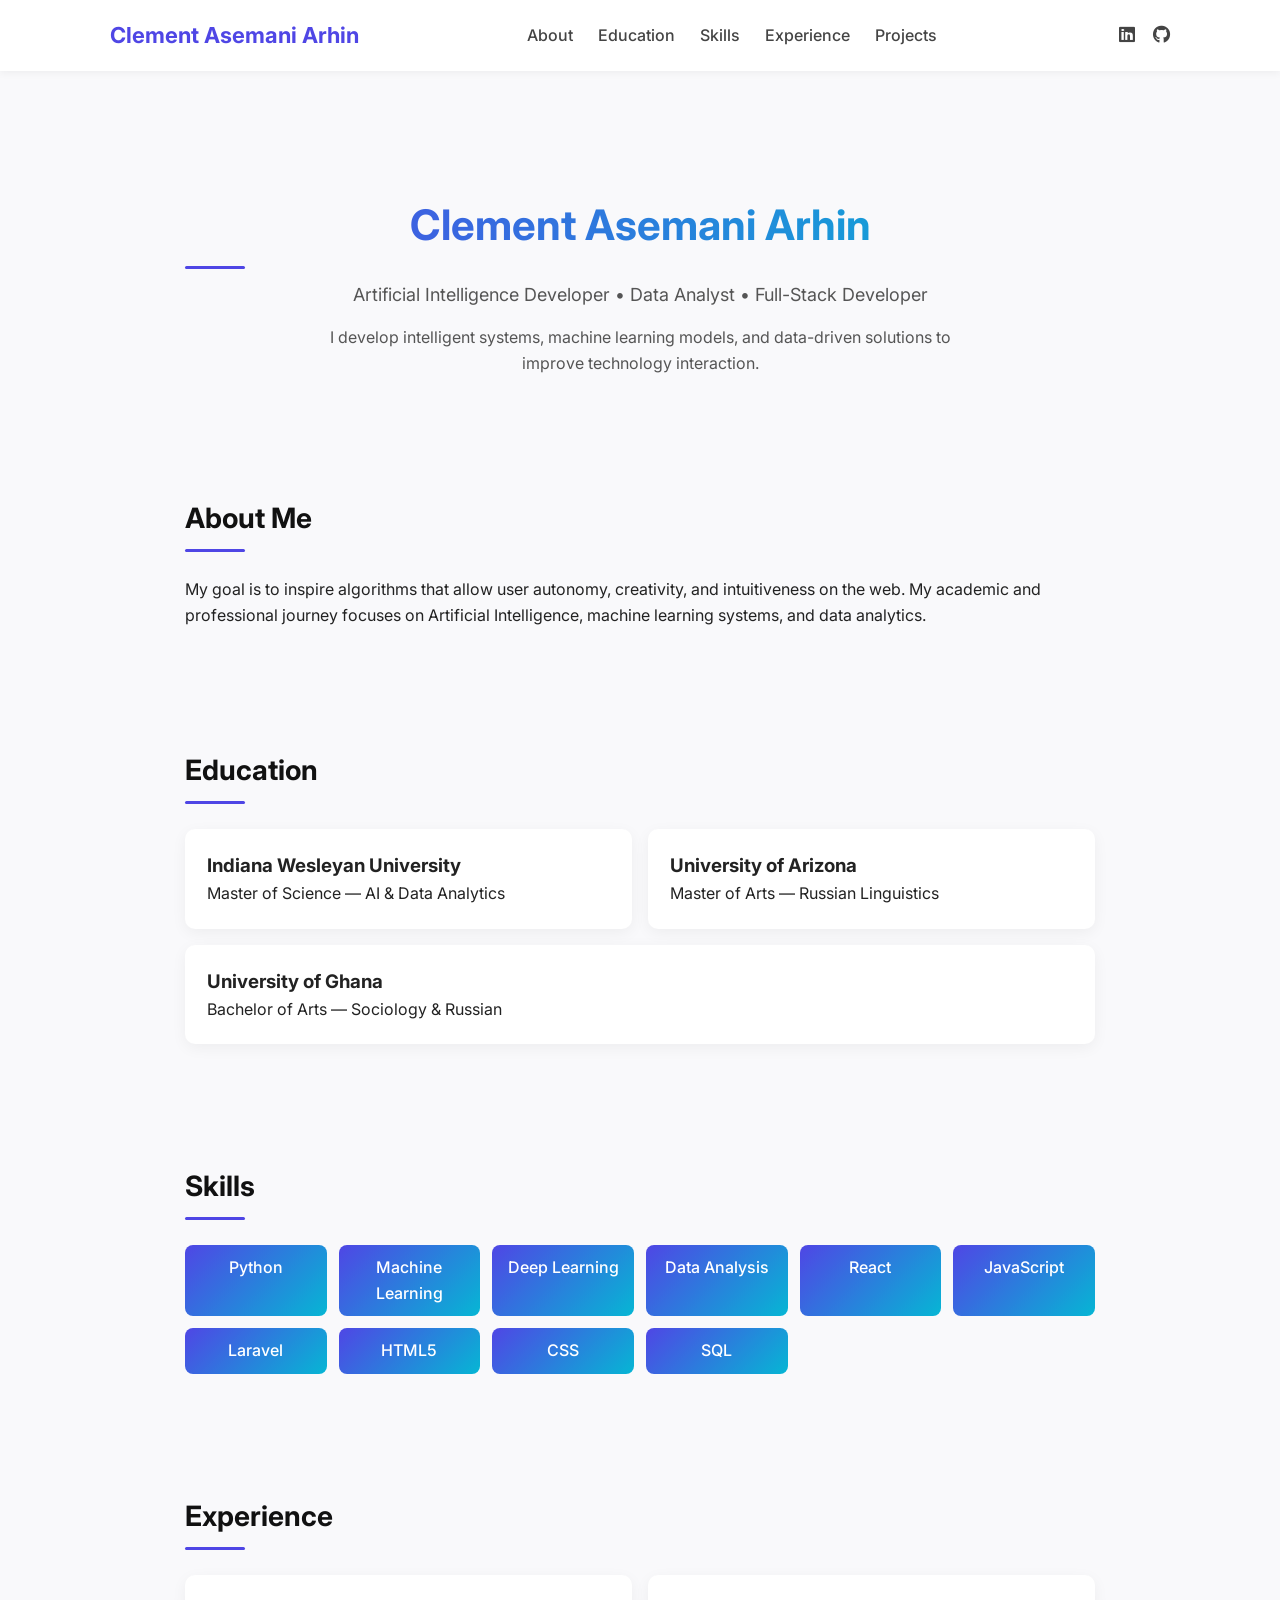
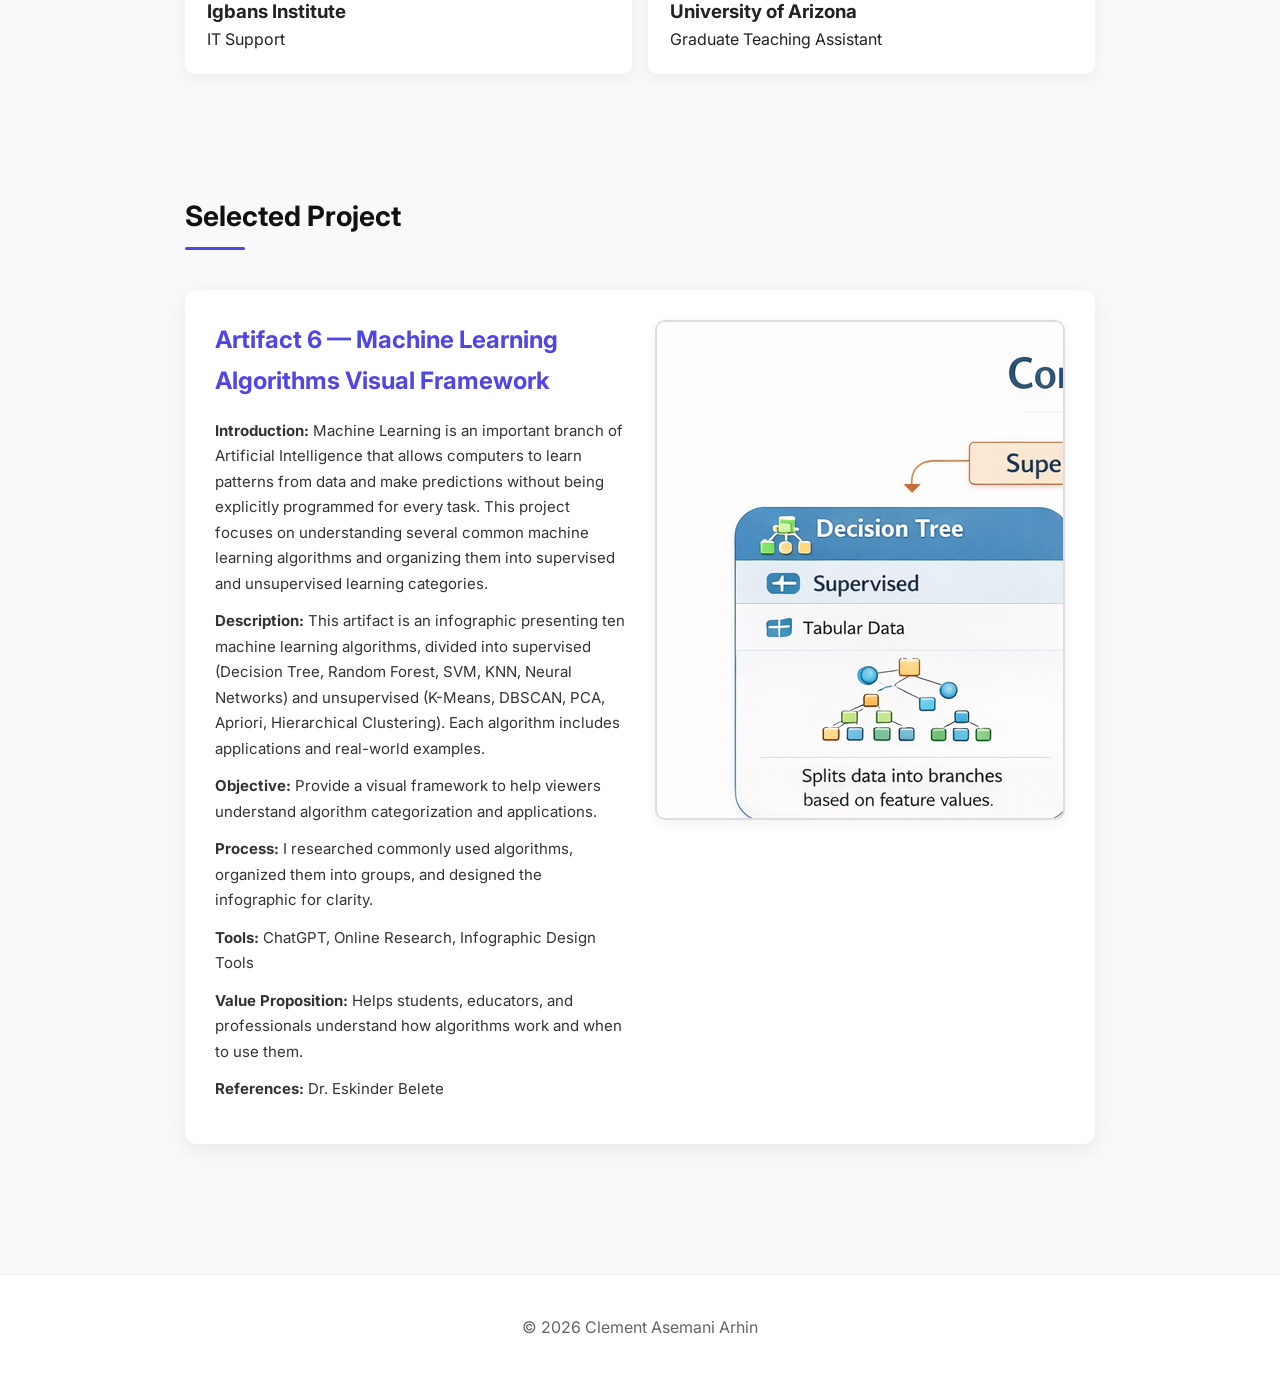
==== commit d6f7f326: "init" ====
--- a/index.html
+++ b/index.html
@@ -1,695 +1,179 @@
-<!DOCTYPE html>
+<!doctype html>
 <html lang="en">
   <head>
     <meta charset="UTF-8" />
     <meta
       name="viewport"
-      content="width=device-width, initial-scale=1" />
-    <title>Clement Asemani Arhin Portfolio</title>
+      content="width=device-width, initial-scale=1.0" />
+    <title>Clement Asemani Arhin | AI Portfolio</title>
+
+    <!-- Google Fonts -->
+    <link
+      href="https://fonts.googleapis.com/css2?family=Inter:wght@400;600;700&display=swap"
+      rel="stylesheet" />
+
+    <!-- Font Awesome -->
     <link
       rel="stylesheet"
-      href="https://cdnjs.cloudflare.com/ajax/libs/font-awesome/7.0.0/css/all.min.css"
-      integrity="sha512-DxV+EoADOkOygM4IR9yXP8Sb2qwgidEmeqAEmDKIOfPRQZOWbXCzLC6vjbZyy0vPisbH2SyW27+ddLVCN+OMzQ=="
-      crossorigin="anonymous"
-      referrerpolicy="no-referrer" />
+      href="https://cdnjs.cloudflare.com/ajax/libs/font-awesome/6.5.0/css/all.min.css" />
+
+    <!-- Custom CSS -->
     <link
       rel="stylesheet"
       href="style.css" />
-    <script
-      src="functions.js"
-      defer></script>
   </head>
   <body>
-    <div class="container">
-      <header class="menucontainer">
-        <div class="name"><h2>Clement Asemani Arhin</h2></div>
-        <nav class="ux">
+    <!-- HEADER / NAVBAR -->
+    <header>
+      <div class="nav-container">
+        <h1 class="logo">Clement Asemani Arhin</h1>
+        <nav>
           <ul>
-            <li>UX / UI designer</li>
-            <li>AI programming</li>
+            <li><a href="#about">About</a></li>
+            <li><a href="#education">Education</a></li>
+            <li><a href="#skills">Skills</a></li>
+            <li><a href="#work">Experience</a></li>
+            <li><a href="#projects">Projects</a></li>
           </ul>
         </nav>
-        <div class="connections">
-          <a
-            href="#"
-            class="facebook"
-            ><i class="fa-brands fa-facebook-f"></i
-          ></a>
-          <a
-            href="#"
-            class="linkedin"
-            ><i class="fa-brands fa-linkedin-in"></i
-          ></a>
-          <a
-            href="#"
-            class="ig"
-            ><i class="fa-brands fa-instagram"></i
-          ></a>
-          <a
-            href="#"
-            class="git"
-            ><i class="fa-brands fa-github"></i
-          ></a>
+        <div class="social-icons">
+          <a href="#"><i class="fab fa-linkedin"></i></a>
+          <a href="#"><i class="fab fa-github"></i></a>
         </div>
-        <div class="user">
-          <img
-            class="useracc"
-            src="https://cdn-icons-png.flaticon.com/128/1177/1177568.png"
-            alt="User Account" />
+      </div>
+    </header>
+
+    <!-- HERO SECTION -->
+    <section class="hero">
+      <h2>Clement Asemani Arhin</h2>
+      <p class="subtitle">
+        Artificial Intelligence Developer • Data Analyst • Full-Stack Developer
+      </p>
+      <p class="description">
+        I develop intelligent systems, machine learning models, and data-driven
+        solutions to improve technology interaction.
+      </p>
+    </section>
+
+    <!-- ABOUT SECTION -->
+    <section id="about">
+      <h2>About Me</h2>
+      <p>
+        My goal is to inspire algorithms that allow user autonomy, creativity,
+        and intuitiveness on the web. My academic and professional journey
+        focuses on Artificial Intelligence, machine learning systems, and data
+        analytics.
+      </p>
+    </section>
+
+    <!-- EDUCATION SECTION -->
+    <section id="education">
+      <h2>Education</h2>
+      <div class="cards">
+        <div class="card">
+          <h3>Indiana Wesleyan University</h3>
+          <p>Master of Science — AI & Data Analytics</p>
         </div>
-        <button
-          id="burger"
-          class="burger"
-          aria-label="Toggle menu">
-          <span class="lane"></span>
-          <span class="lane"></span>
-          <span class="lane"></span>
-        </button>
-      </header>
-      <aside
-        class="sidecontainer"
-        id="sidecontainer"
-        aria-hidden="true">
-        <nav>
-          <ul>
-            <li><a href="./index.html">Home</a></li>
-            <li><a href="#about-section">About</a></li>
-            <li><a href="#services-section">Services</a></li>
-            <li><a href="#works-section">Works</a></li>
-            <li><a href="#connect-section">Connect</a></li>
-          </ul>
-        </nav>
-      </aside>
-      <main class="indexbody">
-        <section class="introduction">
-          <nav>
-            <ul>
-              <li id="self">I am a :</li>
-              <ul>
-                <li id="skill2">Bi-lingual</li>
-                <li id="skill3">Data Analyst</li>
-                <li id="skill4">AI Developer</li>
-                <li id="skill5">Full Stack Developer</li>
-              </ul>
-            </ul>
-          </nav>
-        </section>
+        <div class="card">
+          <h3>University of Arizona</h3>
+          <p>Master of Arts — Russian Linguistics</p>
+        </div>
+        <div class="card">
+          <h3>University of Ghana</h3>
+          <p>Bachelor of Arts — Sociology & Russian</p>
+        </div>
+      </div>
+    </section>
 
-        <section
-          id="about-section"
-          class="aboutcontainer">
-          <h1>Personal Value</h1>
-          <p>
-            My Goal is to Inspire Algorithms that Allow User Autonomy,
-            Creativity and Intuitiveness on the Web.
-          </p>
-        </section>
+    <!-- SKILLS SECTION -->
+    <section id="skills">
+      <h2>Skills</h2>
+      <div class="skills-grid">
+        <span>Python</span>
+        <span>Machine Learning</span>
+        <span>Deep Learning</span>
+        <span>Data Analysis</span>
+        <span>React</span>
+        <span>JavaScript</span>
+        <span>Laravel</span>
+        <span>HTML5</span>
+        <span>CSS</span>
+        <span>SQL</span>
+      </div>
+    </section>
 
-        <section
-          id="education-section"
-          class="educontainer">
-          <div class="education">
-            <h1>Education</h1>
-            <ul>
-              <li>
-                <h2>Indiana Wesleyan University</h2>
-                <p>Master of Science AI- Data Analytics</p>
-              </li>
-              <li>
-                <h2>University of Arizona</h2>
-                <p>Master of Arts Russian, Linguistics</p>
-              </li>
-              <li>
-                <h2>University of Ghana</h2>
-                <p>Bachelor of Arts Sociology, Russian</p>
-              </li>
-            </ul>
+    <!-- WORK EXPERIENCE SECTION -->
+    <section id="work">
+      <h2>Experience</h2>
+      <div class="cards">
+        <div class="card">
+          <h3>Igbans Institute</h3>
+          <p>IT Support</p>
+        </div>
+        <div class="card">
+          <h3>University of Arizona</h3>
+          <p>Graduate Teaching Assistant</p>
+        </div>
+      </div>
+    </section>
+
+    <!-- PROJECTS SECTION -->
+    <section id="projects">
+      <h2>Selected Project</h2>
+      <article class="project">
+        <div class="project-content">
+          <div class="project-text">
+            <h3>Artifact 6 — Machine Learning Algorithms Visual Framework</h3>
+
+            <p>
+              <strong>Introduction:</strong> Machine Learning is an important
+              branch of Artificial Intelligence that allows computers to learn
+              patterns from data and make predictions without being explicitly
+              programmed for every task. This project focuses on understanding
+              several common machine learning algorithms and organizing them
+              into supervised and unsupervised learning categories.
+            </p>
+
+            <p>
+              <strong>Description:</strong> This artifact is an infographic
+              presenting ten machine learning algorithms, divided into
+              supervised (Decision Tree, Random Forest, SVM, KNN, Neural
+              Networks) and unsupervised (K-Means, DBSCAN, PCA, Apriori,
+              Hierarchical Clustering). Each algorithm includes applications and
+              real-world examples.
+            </p>
+
+            <p>
+              <strong>Objective:</strong> Provide a visual framework to help
+              viewers understand algorithm categorization and applications.
+            </p>
+            <p>
+              <strong>Process:</strong> I researched commonly used algorithms,
+              organized them into groups, and designed the infographic for
+              clarity.
+            </p>
+            <p>
+              <strong>Tools:</strong> ChatGPT, Online Research, Infographic
+              Design Tools
+            </p>
+            <p>
+              <strong>Value Proposition:</strong> Helps students, educators, and
+              professionals understand how algorithms work and when to use them.
+            </p>
+            <p><strong>References:</strong> Dr. Eskinder Belete</p>
           </div>
-          <br /><br /><br />
-          <hr style="width: 90vw; color: rgba(230, 230, 230, 0.86)" />
-          <br /><br /><br />
-          <div class="researchcontainer">
-            <h1>Research</h1>
-            <ul>
-              <li>
-                <h2>University of Arizona</h2>
-                <p>
-                  Cheating With ChatGPT: The Relationship Between Learner
-                  Autonomy, Engagement With AI for Learning, and Russian (L2)
-                  Learners’ Attitudes Towards ChatGPT as a Learning Tool
-                </p>
-              </li>
-            </ul>
+          <div class="project-image">
+            <iframe
+              src="3ba8fe2e-44eb-4406-a794-a060dc10a31b.png"
+              title="Machine Learning Infographic"></iframe>
           </div>
-        </section>
+        </div>
+      </article>
+    </section>
 
-        <section class="skillscontainer">
-          <div class="skills">
-            <h1>Skills</h1>
-          </div>
-          <div class="tools">
-            <h1>Efficient in</h1>
-            <ul>
-              <li>Russian Communication</li>
-              <li>Laravel PHP</li>
-              <li>React JS</li>
-              <li>JavaScript</li>
-              <li>HTML5</li>
-              <li>CSS</li>
-              <li>Python</li>
-              <li>Machine Learning / Deep Learning</li>
-              <li>MySQL / NoSQL</li>
-              <li>Microsoft Excel</li>
-            </ul>
-          </div>
-        </section>
-        <br /><br /><br />
-        <br /><br /><br />
-        <hr
-          style="
-            width: 50%vw;
-            color: rgba(148, 143, 143, 0.263);
-            margin-top: 5vh;
-          " />
-
-        <section
-          id="work-section"
-          class="workcontainer">
-          <div class="work">
-            <h1>Work</h1>
-          </div>
-          <div class="experience">
-            <ul>
-              <li>
-                <h2>Igbans Institute</h2>
-                <p>IT Support</p>
-              </li>
-              <li>
-                <h2>University of Arizona</h2>
-                <p>Graduate Teaching Assistant</p>
-              </li>
-            </ul>
-          </div>
-        </section>
-        <section
-          id="works-section"
-          class="workscontainer">
-          <h2 style="text-align: center">VIEW MY PROJECTS</h2>
-          <div class="articles">
-            <article>
-              <h1>Artifact 1</h1>
-              <p>
-                <strong>Title:</strong> A Timeline of Artificial Intelligence
-              </p>
-              <p>
-                <strong>Introduction:</strong> Artificial Intelligence as a
-                field was conceived as a philosophical idea before the 1940s,
-                which then materialized into practical technology. This project
-                documented the development of Artificial intelligence at each
-                groundbreaking epoch from the 1940s to date.
-              </p>
-              <p>
-                <strong>Description:</strong> This artifact is flowchart that
-                sequences the development of AI. Alan Turing, the pioneer of
-                modern Artificial intelligence, started the most significant
-                stage in the development process with the Turing Test in the
-                1950s. Subsequent developments are visualized in this flowchart
-                to highlight the journey of AI advancement. The chart ends with
-                the future of AI situating in General AI development—machines
-                that can fully reason like human beings.
-              </p>
-              <p>
-                <strong>Objective:</strong> Primarily, this artifact enlightens
-                stakeholders on the pedigree of Artificial Intelligence.
-                Contrary to factions of public opinion that AI is ‘magic’, this
-                artifact demonstrates how thorough and established Artificial
-                Intelligence is. There are now several journal article
-                publications that explore several aspects of Artificial
-                Intelligence to advance the possibility of building an
-                human-like machine. This artifact reveals this history behind
-                AI.
-              </p>
-              <p>
-                <strong>Process:</strong> This artifact is a group project from
-                the AIML-500 class. The group of four members collaborated to
-                produce this artifact. The group brainstormed what sources we
-                could utilize to find accurate information. We resolved to use
-                sources like Google, Google Scholar, and ChatGPT. After
-                identifying the relevant information we brainstormed how to
-                convey this information as knowledge. The group decided to use
-                Canva to design visualization for our information.
-              </p>
-              <p>
-                <strong>Tools/Technologies Used: </strong> Google Scholar,
-                ChatGPT, Gemini, Google Canva
-              </p>
-              <p>
-                <strong>Value Proposition:</strong> This artifact is valuable to
-                employees, and other stakeholders who want to understand the
-                background of Artificial Intelligence.
-              </p>
-              <p>
-                <strong>References:</strong> Dr. Sandra Metzger, Aaryaneil,
-                Marilyn, Quingyuan
-              </p>
-              <iframe
-                src="AI-Timeline.pdf"
-                width="100%"
-                height="600"
-                title="AI Timeline PDF"></iframe>
-            </article>
-
-            <article>
-              <h1>Artifact 2</h1>
-              <p>
-                <strong>Title:</strong> "Clement's Learning Assistant": Gemini
-                AI chatbox
-              </p>
-              <p>
-                <strong>Introduction:</strong> Artificial Intelligence
-                development continues to elevate the user experience with
-                chatbots. Whereas, simple chatbots would have GPT technology
-                that makes it possible to have meaningful exchanges with
-                chatbots. Nonetheless, chatbots generally have custom settings
-                that may affect user experience. For example, for a programmer,
-                verboseness of code may be unwanted. Contrarily for a humanities
-                expert, more information on subjects may be relevant. So, this
-                artifact demonstrates how a Gemini AI chatbox is tuned to fit a
-                specific communication goal.
-              </p>
-              <p>
-                <strong>Description:</strong> The Artificial Intelligence tool
-                used in this project is Google’s Gemini—an advanced multimodal
-                AI model. Gemini can process and generate text, image, audio,
-                video and code. This chatbox is suitable for users of every
-                category. The chatbox that is presented here is tuned to the
-                following parameters:
-              </p>
-              <ul>
-                <li>Be my expert tutor</li>
-                <li>Provide references</li>
-                <li>Quiz me and provide feedback</li>
-                <li>Help me reflect on my learning</li>
-              </ul>
-              <p>
-                <strong>Objective:</strong> This project demonstrates the
-                capability of an AI chatbox to guide an autonomous learning
-                process for students.
-              </p>
-              <p>
-                <strong>Process:</strong> I selected the AI tool that I wanted
-                to work with—Gemini. I selected the explore gems option, new
-                gem. In this section I chose my chatbox name, then I inserted
-                the parameters. After that I saved these settings and my Chatbox
-                was ready.
-              </p>
-              <p><strong>Tools/Technologies Used: </strong> Gemini</p>
-              <p>
-                <strong>Value Proposition:</strong> “Clements' Learning
-                Assistant ” is an AI chatbox that facilitates an autonomous
-                learning process for students and stakeholders. This chatbox
-                makes sure to provide appropriate references to every
-                information that the chatbox provides so that the AI generates
-                only verifiable information. Also, the AI evaluates users on
-                topics that the users seek to gain firm understanding. Finally,
-                this AI chatbox guides users on a reflective process on
-                knowledge obtained. Overall, this AI chatbox is streamlined to
-                promote autonomous learning among users.
-              </p>
-              <p><strong>References:</strong> Dr. Sandra Metzger</p>
-              <a
-                href="https://gemini.google.com/gem/59a84effe64a"
-                target="_blank"
-                rel="noopener noreferrer">
-                <img
-                  src="Clement's_Learning_Assistant.jpg"
-                  alt="Clements' Learning Assistant"
-                  width="100%" />
-              </a>
-            </article>
-
-            <!-- Artifact 3 -->
-            <article>
-              <h1>Artifact 3</h1>
-              <p>
-                <strong>Title:</strong> Simplifying the concept of Neural
-                Networks
-              </p>
-              <p>
-                <strong>Introduction:</strong> In Artificial Intelligence,
-                neural networks are a very important aspect of building
-                intelligent machines. Modeled according to how neurons in the
-                human brain function, artificial neural networks are complex
-                mathematical structures that facilitate computer reasoning
-                processes. Neural networks enable computers to learn from
-                features of a dataset, then make predictions.
-              </p>
-              <p>
-                <strong>Description:</strong> This project seeks to explain what
-                neural networks are by interacting with an AI tool—ChatGPT.
-                Through this engagement, I try to ascertain the level of
-                intelligence that the AI tool will display. Also, I seek to
-                demonstrate the ability of this AI tool to learn from previous
-                experiences.
-              </p>
-              <p>
-                <strong>Objective:</strong> The main objective of this project
-                is to explain what neural networks are in the simplest form
-                using ChatGPT as an AI resource.
-              </p>
-              <p>
-                <strong>Process:</strong> I accessed my account on OpenAI’s
-                ChatGPT chatbox, then I inserted the prompt ‘what are neural
-                networks’. Based on the responses, I queried the AI more to get
-                specific responses that suit the goal of this project. I screen
-                recorded this interaction, saved the video and then uploaded it
-                on my Youtube channel.
-              </p>
-              <p>
-                <strong>Tools/Technologies Used: </strong> Apple iPhone,
-                ChatGPT, Youtube
-              </p>
-              <p>
-                <strong>Value Proposition:</strong> This project is suitable for
-                anyone who seeks to understand the building blocks of super
-                intelligent machines that perform tasks such as facial
-                recognition technology, autonomous vehicle driving, and image
-                generation.
-              </p>
-              <p><strong>References:</strong> Dr. Sandra Metzger</p>
-              <iframe
-                width="100%"
-                height="370"
-                src="https://www.youtube.com/embed/YfHtRKtjg78"
-                title="YouTube video player"
-                frameborder="0"
-                allowfullscreen></iframe>
-            </article>
-            <article>
-              <h1>Artifact 4</h1>
-              <p>
-                <strong>Title:</strong> Reflection on AI (Gender Prediction)
-                Model Project
-              </p>
-              <p>
-                <strong>Introduction:</strong> This project explores the
-                application of machine learning in predicting gender based on
-                specific human bodily features. The dataset
-                “gender_classification_v7.csv” is selected from Kaggle; I built
-                a predictive model through preprocessing, exploratory data
-                analysis (EDA), and model evaluation. The project does not only
-                demonstrate the technical process of model building but also
-                considers the ethical implications of predicting gender using
-                physical attributes.
-              </p>
-              <p>
-                <strong>Description:</strong>
-              </p>
-              <p>
-                <strong
-                  >Objectives: Overall, the dataset contains
-                  <strong>5,001 rows</strong> and <strong>8 columns</strong> of
-                  features and labels.
-                </strong>
-              </p>
-              <h3>Feature Variables</h3>
-              <ul>
-                <li>long_hair</li>
-                <li>forehead_width_cm</li>
-                <li>forehead_height_cm</li>
-                <li>nose_wide</li>
-                <li>nose_long</li>
-                <li>lips_thin</li>
-                <li>distance_nose_to_lip_long</li>
-              </ul>
-              <p>
-                The target variable (label) represents gender, categorized into
-                Male (0) and Female (1). I chose a Random Forest Classifier to
-                train and validate the model. The metric used to evaluate this
-                model is accuracy score and a confusion matrix.
-              </p>
-              <h2>Objective</h2>
-              <p>
-                The ultimate goal of this project was to develop a reliable
-                machine learning model to predict gender using human physical
-                features from a dataset.
-              </p>
-              <p>Specific objectives included:</p>
-              <ul>
-                <li>
-                  Conducting preprocessing and exploratory data analysis (EDA).
-                </li>
-                <li>
-                  Training and testing a machine learning model for
-                  classification.
-                </li>
-                <li>Evaluating performance using accuracy scores.</li>
-                <li>
-                  Reflecting on ethical considerations such as fairness and
-                  bias.
-                </li>
-                <li>
-                  Proposing improvements for future model reliability and
-                  inclusiveness.
-                </li>
-              </ul>
-
-              <h2>Process</h2>
-              <h3>Data Preprocessing</h3>
-              <ul>
-                <li>Checked for missing values, none found.</li>
-                <li>Converted all data types into integers.</li>
-                <li>
-                  Encoded gender labels (<code>Male = 0</code>,
-                  <code>Female = 1</code>).
-                </li>
-                <li>Split the dataset into training and test sets.</li>
-              </ul>
-
-              <h3>Exploratory Data Analysis (EDA)</h3>
-              <ul>
-                <li>
-                  Used plots and graphs to visualize feature distributions.
-                </li>
-                <li>Gained insights into patterns within the dataset.</li>
-              </ul>
-
-              <h3>Model Building</h3>
-              <ul>
-                <li>
-                  Selected <strong>Random Forest Classifier</strong> as the
-                  algorithm.
-                </li>
-                <li>Trained the model using training data.</li>
-              </ul>
-
-              <h3>Validation and Evaluation</h3>
-              <ul>
-                <li>Tested predictions on unseen data.</li>
-                <li>Measured performance with <code>accuracy_score</code>.</li>
-              </ul>
-
-              <h2>Tools / Technologies Used</h2>
-              <ul>
-                <li><strong>Python</strong></li>
-                <li>
-                  <strong>Pandas, NumPy</strong> → Data cleaning and
-                  preprocessing
-                </li>
-                <li>
-                  <strong>Matplotlib, Seaborn</strong> → Visualization and EDA
-                </li>
-                <li>
-                  <strong>Scikit-learn</strong> → Machine learning (model
-                  training, testing, evaluation)
-                </li>
-                <li>
-                  <strong>Random Forest Classifier</strong> → Selected model
-                </li>
-              </ul>
-
-              <h2>Ethical Considerations</h2>
-              <p>
-                While developing this model, I ensured adherence to responsible
-                AI practices:
-              </p>
-              <ul>
-                <li>No personal or identifiable data was used.</li>
-                <li>No intentional manipulation of the dataset occurred.</li>
-                <li>
-                  Objective, transparent methods were followed throughout the
-                  analysis.
-                </li>
-                <li>
-                  Acknowledged potential racial bias in the dataset, recognizing
-                  that the lack of diversity can limit fairness and inclusivity.
-                </li>
-              </ul>
-
-              <h2>Reflection and Improvements</h2>
-              <ul>
-                <li>
-                  Duplicate data removal during preprocessing could improve
-                  reliability.
-                </li>
-                <li>
-                  Incorporating a more diverse dataset (across race and gender
-                  identity) would make the model more inclusive and ethically
-                  sound.
-                </li>
-              </ul>
-
-              <h2>Value Proposition</h2>
-              <p>
-                This project highlights the workflow of building a machine
-                learning classification model from start to finish while
-                balancing technical accuracy with ethical responsibility. It
-                demonstrates:
-              </p>
-              <ul>
-                <li>
-                  A practical approach to predictive modeling using physical
-                  features.
-                </li>
-                <li>
-                  The importance of data quality and preprocessing in building
-                  accurate models.
-                </li>
-                <li>Awareness of bias and inclusivity issues in AI systems.</li>
-                <li>
-                  Transferable skills that can be applied to other machine
-                  learning projects and domains.
-                </li>
-              </ul>
-
-              <h3>Code:</h3>
-              <iframe
-                src="files.pdf"
-                width="100%"
-                height="600"
-                title="AI Timeline PDF"></iframe>
-
-              <p>
-                References: Dr. Sandra Metzger <br />
-                I used ChatGPT to rephrase information from my original project
-              </p>
-            </article>
-            <article>
-              <h1>Artifact 5</h1>
-              <p>
-                <strong>Title:</strong> Self-Transformation Reflectional Project
-              </p>
-              <p>
-                <strong>Introduction:</strong> This is a self-reflection project
-                that explores the transformational experiences that influenced
-                my personal and professional development— particularly as a
-                first-generation college student. I consider gaining admission
-                to Ghana’s top universities as a major milestone in my life,
-                which I attribute to God’s blessing and purpose. In this paper,
-                I reflect on the major experiences that contributed to my
-                personal growth and explain how these lessons apply to
-                leadership.
-              </p>
-              <p>
-                <strong>Description:</strong> The transformational process in my
-                life involved significant decisions about my educational and
-                career path. Initially, I aimed to pursue a career as a
-                Certified Public Accountant (CPA).Yet, Over time I realized that
-                my interests aligned closely with the humanities. Hence, I
-                changed my career path—which was a pivotal moment that allowed
-                me to pursue a field I am passionate about. This experience
-                demonstrates that personal transformation often requires
-                reassessment of goals and adaptability.
-              </p>
-              <p><strong>Objectives:</strong></p>
-              <ul>
-                <li>
-                  To examine the transformational processes which led to my
-                  personal and academic successes.
-                </li>
-                <li>
-                  To identify lessons from these experiences that can be applied
-                  to leadership.
-                </li>
-                <li>
-                  To explore the connection between faith, purpose, and change
-                  in guiding personal growth.
-                </li>
-                <li>
-                  To illustrate how adaptability and openness to change are
-                  crucial qualities for effective leadership.
-                </li>
-              </ul>
-
-              <h2>Process / Experience</h2>
-              <ul>
-                <li>
-                  <strong>Initial Goal Setting:</strong> Setting a career goal
-                  in middle school to become a CPA.
-                </li>
-                <li>
-                  Pursuing a business major in high school in alignment with
-                  this goal.
-                </li>
-              </ul>
-
-              <h2>Reevaluation and Transformation</h2>
-              <ul>
-                <li>Realized a lack of genuine interest in a CPA career.</li>
-                <li>
-                  Made a deliberate decision to shift focus to humanities in
-                  college.
-                </li>
-                <li>
-                  Reflected on the decision as aligning with God’s purpose for
-                  my life.
-                </li>
-              </ul>
-
-              <h2>Lessons Learned</h2>
-              <ul>
-                <li>
-                  Change can lead to more fulfilling and purpose-driven
-                  outcomes.
-                </li>
-                <li>
-                  Leaders must be aware of and adapt to inevitable changes.
-                </li>
-                <li>
-                  Faith and reflection can guide decision-making in times of
-                  uncertainty.
-                </li>
-              </ul>
-              <p><strong>Tools/Technologies Used: </strong>ChatGPT, Bible</p>
-              <h2>Value Proposition / Key Takeaways</h2>
-              <ul>
-                <li>
-                  This reflection demonstrates the importance of adaptability in
-                  personal and professional growth.
-                </li>
-                <li>
-                  This reflection highlights the role of faith and purpose in
-                  guiding decisions.
-                </li>
-                <li>
-                  From this reflection, one can understand that effective
-                  leaders must anticipate change and respond without fear or
-                  resistance.
-                </li>
-                <li>
-                  This reflection project encourages reflection on personal
-                  experiences to inform leadership and mentorship of others.
-                </li>
-              </ul>
-              <p>
-                <strong>References:</strong> Dr. Sandra Metzger <br />
-                I used ChatGPT to assist me rewrite my reflections from my
-                assignment.
-              </p>
-            </article>
-          </div>
-        </section>
-      </main>
-    </div>
+    <!-- FOOTER -->
+    <footer>
+      <p>© 2026 Clement Asemani Arhin</p>
+    </footer>
   </body>
 </html>
--- a/style.css
+++ b/style.css
@@ -1,435 +1,242 @@
+/* GENERAL STYLES */
 * {
-  box-sizing: border-box;
   margin: 0;
   padding: 0;
+  box-sizing: border-box;
+  font-family: "Inter", sans-serif;
 }
 
 body {
+  background: #f9f9fb;
+  color: #222;
+  line-height: 1.6;
+}
+
+/* HEADER / NAVBAR */
+header {
+  background: #fff;
+  box-shadow: 0 2px 8px rgba(0, 0, 0, 0.05);
+  position: sticky;
+  top: 0;
+  z-index: 100;
+}
+
+.nav-container {
+  max-width: 1100px;
+  margin: auto;
+  display: flex;
+  justify-content: space-between;
+  align-items: center;
+  padding: 18px 20px;
+}
+
+.logo {
+  font-size: 22px;
+  font-weight: 700;
+  color: #4f46e5;
+}
+
+nav ul {
+  display: flex;
+  gap: 25px;
+  list-style: none;
+}
+
+nav a {
+  text-decoration: none;
+  color: #444;
+  font-weight: 500;
+  transition: 0.3s;
+}
+
+nav a:hover {
+  color: #4f46e5;
+}
+
+.social-icons a {
+  margin-left: 14px;
+  color: #444;
+  font-size: 18px;
+  transition: 0.3s;
+}
+
+.social-icons a:hover {
+  color: #4f46e5;
+}
+
+/* HERO SECTION */
+.hero {
+  text-align: center;
+  padding: 120px 20px 60px;
+}
+
+.hero h2 {
+  font-size: 42px;
+  background: linear-gradient(90deg, #4f46e5, #06b6d4);
+  -webkit-background-clip: text;
+  -webkit-text-fill-color: transparent;
+  margin-bottom: 12px;
+}
+
+.subtitle {
+  font-size: 18px;
+  color: #555;
+  margin-bottom: 15px;
+}
+
+.description {
   font-size: 16px;
-  line-height: 1.5;
-  max-width: 100%;
-  margin: 0 auto;
-}
-
-li {
-  list-style: none;
-}
-
-a {
-  color: inherit;
-  text-decoration: none;
-}
-
-a:hover {
-  color: #e44202;
-  text-decoration: underline;
-  transition: color 0.3s;
-}
-
-.menucontainer {
-  position: fixed;
-  top: 0;
-  left: 0;
-  padding: 0 20px; /* 20px space on left and right */
+  max-width: 650px;
+  margin: auto;
+  color: #555;
+}
+
+/* SECTIONS */
+section {
+  max-width: 950px;
+  margin: auto;
+  padding: 60px 20px;
+}
+
+section h2 {
+  font-size: 28px;
+  margin-bottom: 25px;
+  color: #111;
+  position: relative;
+}
+
+section h2::after {
+  content: "";
+  display: block;
+  width: 60px;
+  height: 3px;
+  background: #4f46e5;
+  margin-top: 8px;
+  border-radius: 2px;
+}
+
+/* CARDS */
+.cards {
+  display: flex;
+  flex-wrap: wrap;
+  gap: 16px;
+}
+
+.card {
+  background: #fff;
+  border-radius: 10px;
+  padding: 22px;
+  flex: 1 1 300px;
+  box-shadow: 0 4px 15px rgba(0, 0, 0, 0.05);
+  transition: 0.3s;
+}
+
+.card:hover {
+  transform: translateY(-5px);
+  box-shadow: 0 10px 25px rgba(0, 0, 0, 0.08);
+}
+
+/* SKILLS */
+.skills-grid {
+  display: grid;
+  grid-template-columns: repeat(auto-fit, minmax(120px, 1fr));
+  gap: 12px;
+}
+
+.skills-grid span {
+  background: linear-gradient(135deg, #4f46e5, #06b6d4);
   color: white;
+  padding: 10px;
+  text-align: center;
+  border-radius: 8px;
+  font-weight: 500;
+}
+
+/* PROJECTS */
+.project {
+  background: #fff;
+  border-radius: 12px;
+  padding: 30px;
+  margin-top: 40px;
+  box-shadow: 0 6px 20px rgba(0, 0, 0, 0.07);
+  transition: 0.3s;
+}
+
+.project:hover {
+  transform: translateY(-5px);
+}
+
+.project-content {
+  display: flex;
+  gap: 30px;
+  flex-wrap: wrap;
+}
+
+.project-text {
+  flex: 1 1 400px;
+  line-height: 1.7;
+}
+
+.project-text h3 {
+  margin-bottom: 16px;
+  color: #4f46e5;
+  font-size: 24px;
+}
+
+.project-text p {
+  margin-bottom: 12px;
+  font-size: 15px;
+  color: #333;
+}
+
+.project-image {
+  flex: 1 1 400px;
+}
+
+.project-image iframe {
   width: 100%;
-  height: 60px;
-  display: flex;
-  align-items: center;
-  justify-content: space-between;
-  z-index: 1000;
-  transition: background-color 0.3s ease;
-}
-
-.menucontainer.scrolled {
-  background-color: goldenrod;
-}
-
-.menucontainer .name h2 {
-  font-size: 1.2rem;
-  font-weight: bold;
-  letter-spacing: 1.2px;
-}
-
-.menucontainer .ux ul {
-  display: none;
-  list-style: none;
-  gap: 40px;
-}
-
-.menucontainer .ux li {
-  cursor: pointer;
-  font-size: 1rem;
-  transition: color 0.3s;
-}
-
-.menucontainer .ux li:hover {
-  color: #e44202;
-}
-
-/* Connections */
-.connections {
-  display: flex;
-  gap: 10px;
-  display: none;
-}
-
-.connections a img {
-  width: 28px;
-  height: 28px;
-  cursor: pointer;
-  transition: transform 0.2s;
-}
-
-.connections a img:hover {
-  transform: scale(1.1);
-}
-
-.user .useracc {
-  width: 30px;
-  cursor: pointer;
-}
-
-.burger {
-  background-color: #e63600;
-  border: none;
-  cursor: pointer;
-  padding: 6px 8px;
-  border-radius: 4px;
-  flex-direction: column;
-  justify-content: space-between;
-  height: 24px;
-  width: 32px;
-}
-
-.burger .lane {
-  display: block;
-  height: 3px;
-  background-color: rgba(233, 233, 233, 0.9);
-  border-radius: 2px;
-  margin-bottom: 4px;
-}
-
-/* Side Navigation */
-.sidecontainer {
-  position: fixed;
-  top: 60px;
-  right: 0;
-  width: 180px;
-  height: calc(100vh - 60px);
-  background-color: rgba(255, 255, 255, 0.1);
-  backdrop-filter: blur(10px);
-  padding: 20px;
-  transform: translateX(100%);
-  transition: transform 0.4s ease-in-out;
-  z-index: 999;
-  overflow-y: auto;
-}
-
-.sidecontainer nav ul {
-  list-style: none;
-}
-
-.sidecontainer nav ul li {
-  margin-bottom: 24px;
-  font-size: 1.2rem;
-}
-
-.sidecontainer nav ul li a {
-  color: #eee;
-  transition: color 0.3s;
-}
-
-.sidecontainer nav ul li a:hover {
-  color: #e44202;
-}
-
-.sidecontainer.display {
-  transform: translateX(0);
-}
-
-/* Main content layout */
-main.indexbody {
-  margin-top: 0; /* instead of 60px */
-  max-width: 100%;
-  padding: 0;
-}
-
-/* Sections fill full viewport width and flow without gaps */
-section {
-  margin: 0; /* remove gaps between sections */
-  text-align: left;
-  width: 100%;
-  position: relative;
-  box-sizing: border-box;
-}
-
-/* Introduction with background image and dark overlay */
-.introduction {
-  position: relative;
-  height: 100vh;
-  background-image: url("https://medias.gazette-drouot.com/prod/medias/mediatheque/96142.jpg");
-  background-repeat: no-repeat;
-  background-size: cover;
-  background-position: center;
-  overflow: hidden;
-  padding: 0 20px; /* 20px space on left and right */
-  color: rgba(255, 255, 255, 0.849);
-  padding-top: 60px;
-}
-
-.introduction nav {
-  color: rgba(255, 255, 255, 0.849);
-}
-
-.introduction nav #self {
-  font-size: 3rem;
-  list-style: none;
-  font-weight: 100;
-}
-
-.introduction nav #skill2,
-.introduction nav #skill3,
-.introduction nav #skill4,
-.introduction nav #skill5,
-.introduction nav #skill6 {
-  cursor: pointer;
-  font-size: 1.8rem;
-  width: 100%;
-  letter-spacing: 1px;
-}
-
-.introduction nav #skill2:hover,
-.introduction nav #skill3:hover,
-.introduction nav #skill4:hover,
-.introduction nav #skill5:hover,
-.introduction nav #skill6:hover {
-  scale: 1.05;
-  transition: 0.2s ease-in-out;
-}
-
-.introduction nav ul {
-  display: flex;
-  flex-direction: column;
-  gap: 5vh;
-}
-
-/* Overlay for intro */
-.introduction::before {
-  content: "";
-  position: absolute;
-  top: 0;
-  left: 0;
-  right: 0;
-  bottom: 0;
-  background-color: rgba(45, 45, 45, 0.471);
-  pointer-events: none;
-  z-index: 1;
-}
-
-.introduction > * {
-  position: relative;
-  z-index: 2;
-}
-
-.introduction::after {
-  content: "";
-  position: absolute;
-  bottom: 0;
-  left: 0;
-  right: 0;
-  height: 150px;
-  background: linear-gradient(
-    to bottom,
-    rgba(12, 12, 12, 0) 0%,
-    rgba(122, 79, 0, 0.76) 100%
-  );
-  pointer-events: none;
-}
-
-/* Force left align introduction content on all screen sizes */
-.introduction * {
-  text-align: left !important;
-}
-
-/* About container background */
-.aboutcontainer {
-  height: 80vh;
-  background-color: rgba(122, 79, 0, 0.761);
-  color: rgba(255, 255, 255, 0.849);
-  font-size: 1.4em;
-  padding-top: 20vh;
-  padding: 0 20px; /* 20px space on left and right */
-  display: flex;
-  flex-direction: column;
-  gap: 15vh;
+  height: 500px;
+  border-radius: 10px;
+  border: 2px solid #ddd;
+  box-shadow: 0 4px 15px rgba(0, 0, 0, 0.05);
+}
+
+/* MOBILE RESPONSIVE */
+@media (max-width: 768px) {
+  .project-content {
+    flex-direction: column;
+  }
+
+  .project-image iframe {
+    height: 400px;
+  }
+}
+/* FOOTER */
+footer {
   text-align: center;
-}
-.aboutcontainer h1 {
-  padding-top: 10vh;
-}
-.aboutcontainer p {
-  font-size: 1.2rem;
-}
-
-/* Education container */
-.educontainer {
-  background-color: rgba(40, 40, 40, 0.453);
-  color: rgba(255, 255, 255, 0.874);
-}
-
-.education {
-  display: flex;
-  flex-direction: column;
-  align-items: center;
-  padding-top: 10vh;
-  padding: 0 20px; /* 20px space on left and right */
-  height: 55vh;
-  gap: 5vw;
-}
-.education h1 {
-  font-size: 1.8rem;
-}
-.education h2 {
-  font-size: 1.4em;
-}
-
-.education p {
-  font-size: 1.4em;
-}
-
-.researchcontainer {
-  display: flex;
-  flex-direction: column;
-  align-items: center;
-  height: 55vh;
-  gap: 5vw;
-  padding: 0 20px; /* 20px space on left and right */
-}
-.researchcontainer h1 {
-  font-size: 1.8rem;
-}
-.researchcontainer h2 {
-  font-size: 1.4rem;
-}
-
-.researchcontainer p {
-  font-size: 1.4em;
-}
-
-.skillscontainer {
-  background-color: white;
-  color: rgba(0, 0, 0, 0.726);
-  display: flex;
-  flex-direction: column;
-  align-items: center;
-  height: 55vh;
-  padding: 0 20px; /* 20px space on left and right */
-  gap: 5vw;
-}
-
-.skillscontainer .skills h1 {
-  font-size: 1.8rem;
-}
-
-.skillscontainer ul li {
-  font-size: 1.4em;
-}
-
-/* Work container */
-.workcontainer {
-  height: 65vh;
-  color: rgba(0, 0, 0, 0.726);
-  display: flex;
-  flex-direction: column;
-  align-items: center;
-  height: 55vh;
-  gap: 5vw;
-}
-.workcontainer .work h1 {
-  font-size: 1.8rem;
-}
-
-.workcontainer .experience h2 {
-  font-size: 1.4rrem;
-}
-
-.workcontainer ul li {
-  font-size: 1.4em;
-}
-
-.workscontainer {
-  background-color: rgba(153, 153, 153, 0.088);
-  color: rgba(0, 0, 0, 0.726);
-  padding: 0 20px; /* 20px space on left and right */
-}
-
-.workscontainer h1,
-.workscontainer h2 {
-  font-size: 1.4em;
-}
-
-.workscontainer p {
-  font-size: 1.4em;
-}
-
-.workscontainer .articles {
-  display: flex;
-  flex-direction: column;
-  gap: 10vh;
-}
-
-.workscontainer .articles p {
-  font-size: 1.4em;
-}
-
-.workscontainer .articles h1 {
-  text-align: center;
-}
-
-.workscontainer .articles ul li {
-  list-style: disc;
-  font-size: 1.4em;
-  margin-left: 20px; /* indent bullets */
-}
-
-.workscontainer .articles article {
-  display: flex;
-  flex-direction: column;
-  gap: 2vh;
-}
-
-/* Section headings */
-section h1 {
-  margin-bottom: 16px;
-}
-
-section h2 {
-  margin-bottom: 12px;
-}
-
-/* Paragraphs and list items */
-section p,
-section ul li {
-  line-height: 1.6;
-  margin-bottom: 12px;
-}
-
-/* Add spacing for all ul elements inside sections */
-section ul {
-  padding-left: 20px; /* moves content slightly from left */
-  padding-right: 20px; /* moves content slightly from right */
-  list-style-position: outside; /* keeps bullets outside text */
-}
-
-/* Remove bullet on first li in introduction */
-.introduction nav ul li#self {
-  list-style: none;
-  font-weight: bold;
-}
-
-/* Increase font size for all li inside introduction nav ul */
-.introduction nav ul li {
-  font-size: 1.8rem;
-  margin-bottom: 12px;
-}
+  padding: 40px;
+  margin-top: 70px;
+  background: #fff;
+  border-top: 1px solid #eee;
+  color: #666;
+}
+
+/* MOBILE RESPONSIVE */
+@media (max-width: 768px) {
+  nav ul {
+    gap: 15px;
+    font-size: 14px;
+  }
+
+  .hero h2 {
+    font-size: 34px;
+  }
+
+  .subtitle {
+    font-size: 16px;
+  }
+
+  .cards {
+    flex-direction: column;
+  }
+}
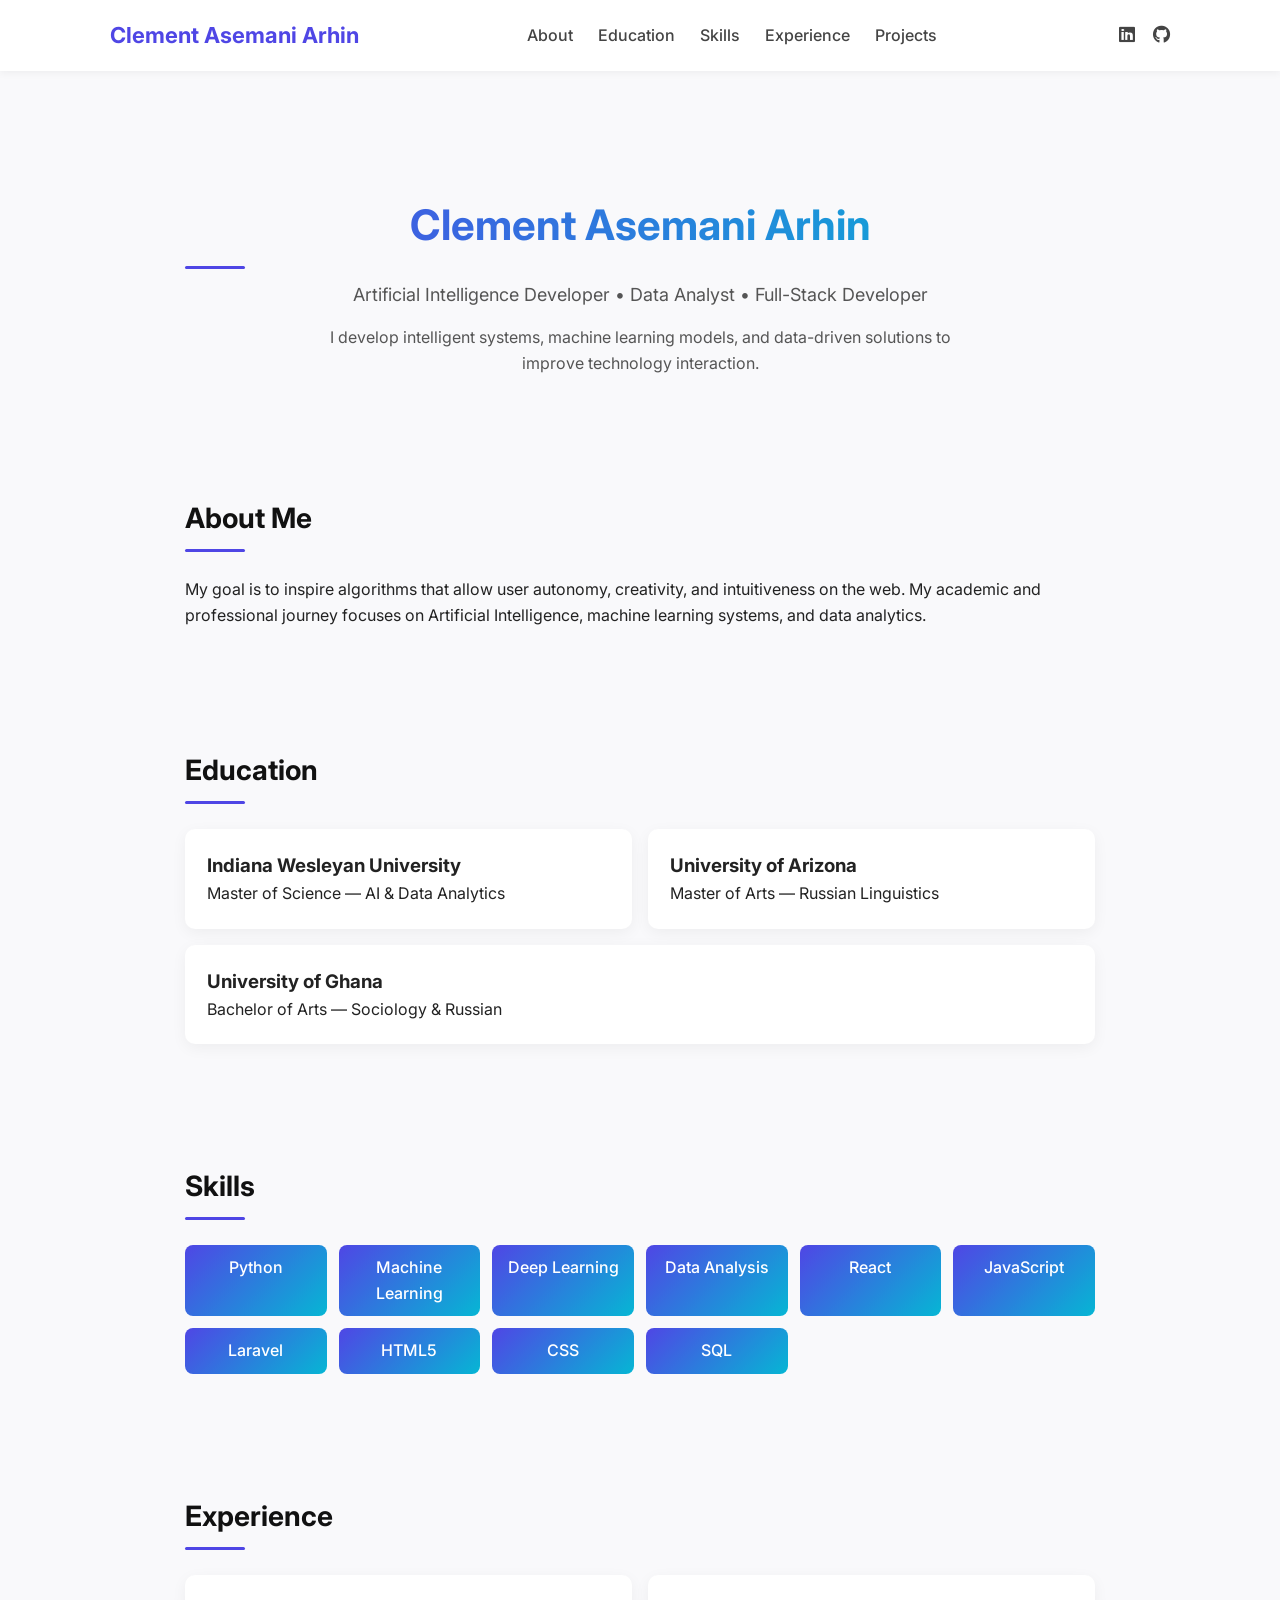
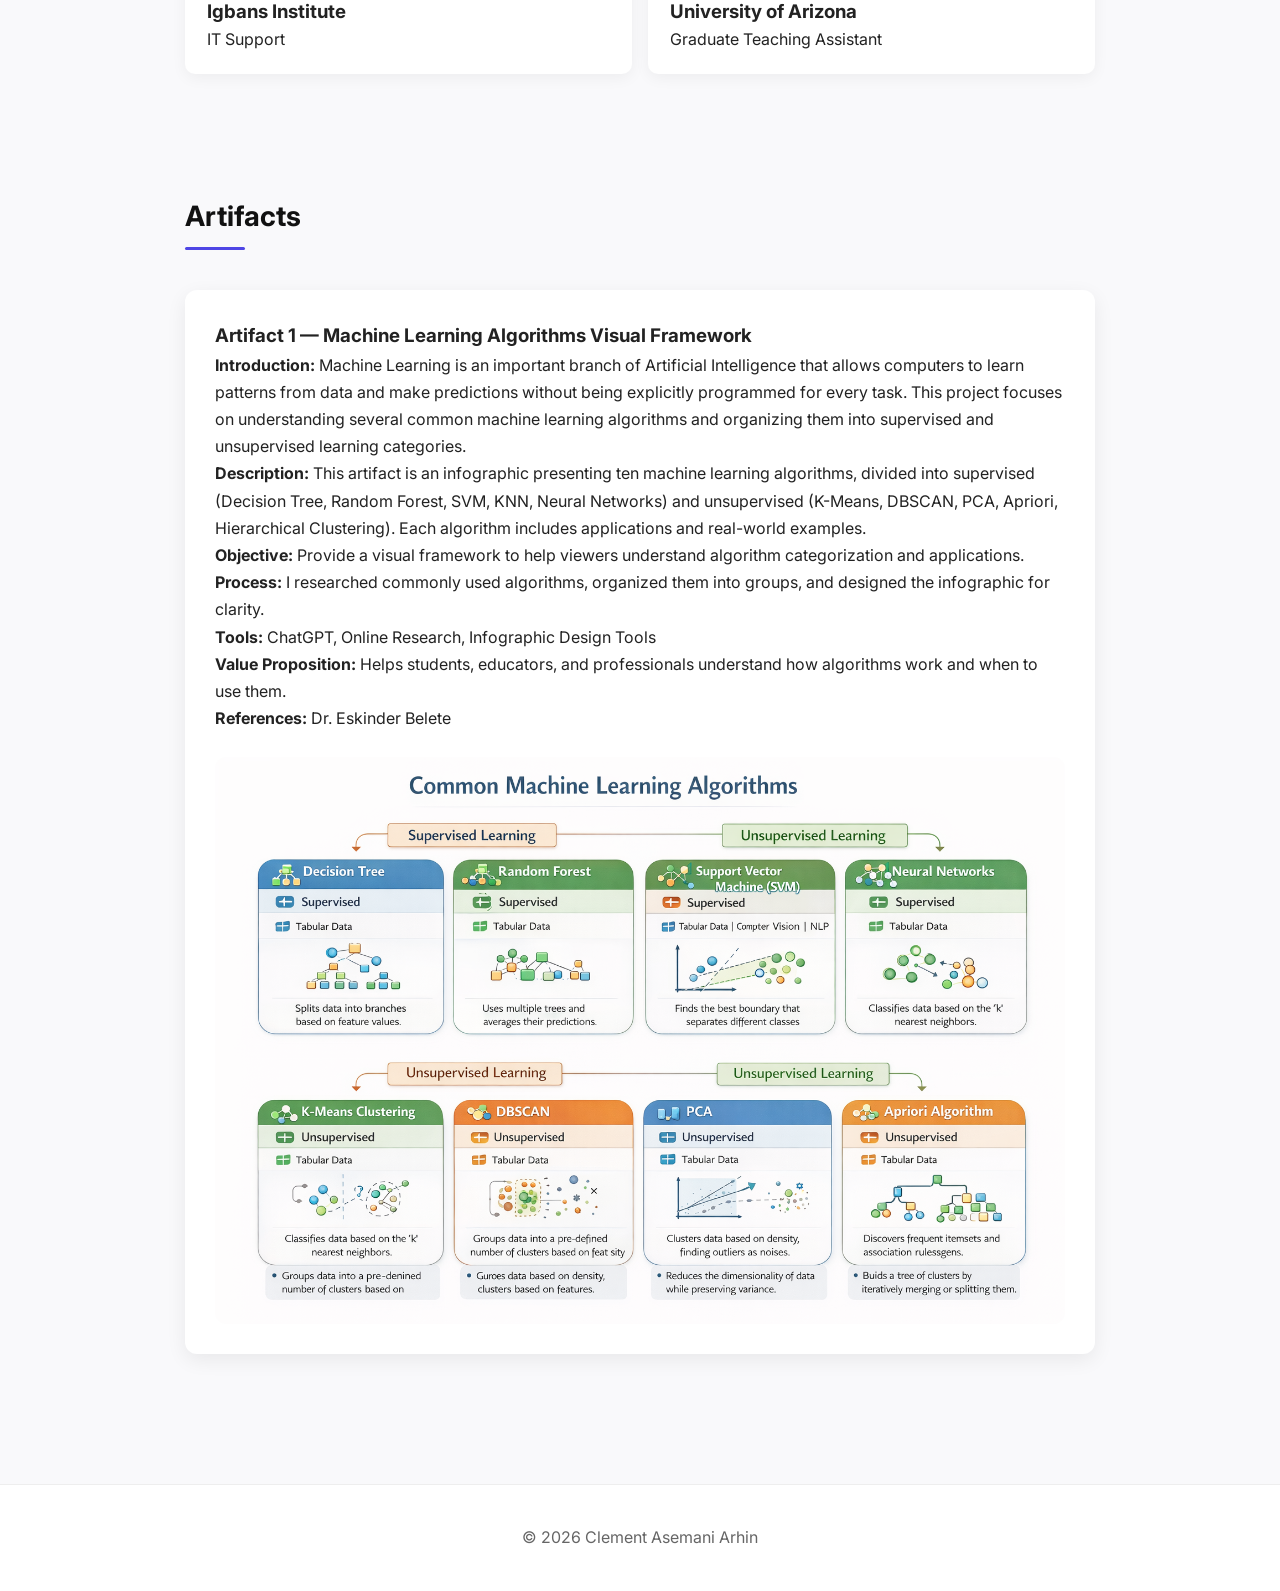
==== commit a3ba6c2c: "v1" ====
--- a/index.html
+++ b/index.html
@@ -22,6 +22,7 @@
       rel="stylesheet"
       href="style.css" />
   </head>
+
   <body>
     <!-- HEADER / NAVBAR -->
     <header>
@@ -119,54 +120,58 @@
 
     <!-- PROJECTS SECTION -->
     <section id="projects">
-      <h2>Selected Project</h2>
+      <h2>Artifacts</h2>
       <article class="project">
-        <div class="project-content">
-          <div class="project-text">
-            <h3>Artifact 6 — Machine Learning Algorithms Visual Framework</h3>
+        <div class="project-text">
+          <h3>Artifact 1 — Machine Learning Algorithms Visual Framework</h3>
 
-            <p>
-              <strong>Introduction:</strong> Machine Learning is an important
-              branch of Artificial Intelligence that allows computers to learn
-              patterns from data and make predictions without being explicitly
-              programmed for every task. This project focuses on understanding
-              several common machine learning algorithms and organizing them
-              into supervised and unsupervised learning categories.
-            </p>
+          <p>
+            <strong>Introduction:</strong> Machine Learning is an important
+            branch of Artificial Intelligence that allows computers to learn
+            patterns from data and make predictions without being explicitly
+            programmed for every task. This project focuses on understanding
+            several common machine learning algorithms and organizing them into
+            supervised and unsupervised learning categories.
+          </p>
 
-            <p>
-              <strong>Description:</strong> This artifact is an infographic
-              presenting ten machine learning algorithms, divided into
-              supervised (Decision Tree, Random Forest, SVM, KNN, Neural
-              Networks) and unsupervised (K-Means, DBSCAN, PCA, Apriori,
-              Hierarchical Clustering). Each algorithm includes applications and
-              real-world examples.
-            </p>
+          <p>
+            <strong>Description:</strong> This artifact is an infographic
+            presenting ten machine learning algorithms, divided into supervised
+            (Decision Tree, Random Forest, SVM, KNN, Neural Networks) and
+            unsupervised (K-Means, DBSCAN, PCA, Apriori, Hierarchical
+            Clustering). Each algorithm includes applications and real-world
+            examples.
+          </p>
 
-            <p>
-              <strong>Objective:</strong> Provide a visual framework to help
-              viewers understand algorithm categorization and applications.
-            </p>
-            <p>
-              <strong>Process:</strong> I researched commonly used algorithms,
-              organized them into groups, and designed the infographic for
-              clarity.
-            </p>
-            <p>
-              <strong>Tools:</strong> ChatGPT, Online Research, Infographic
-              Design Tools
-            </p>
-            <p>
-              <strong>Value Proposition:</strong> Helps students, educators, and
-              professionals understand how algorithms work and when to use them.
-            </p>
-            <p><strong>References:</strong> Dr. Eskinder Belete</p>
-          </div>
-          <div class="project-image">
-            <iframe
-              src="3ba8fe2e-44eb-4406-a794-a060dc10a31b.png"
-              title="Machine Learning Infographic"></iframe>
-          </div>
+          <p>
+            <strong>Objective:</strong> Provide a visual framework to help
+            viewers understand algorithm categorization and applications.
+          </p>
+
+          <p>
+            <strong>Process:</strong> I researched commonly used algorithms,
+            organized them into groups, and designed the infographic for
+            clarity.
+          </p>
+
+          <p>
+            <strong>Tools:</strong> ChatGPT, Online Research, Infographic Design
+            Tools
+          </p>
+
+          <p>
+            <strong>Value Proposition:</strong> Helps students, educators, and
+            professionals understand how algorithms work and when to use them.
+          </p>
+
+          <p><strong>References:</strong> Dr. Eskinder Belete</p>
+        </div>
+
+        <!-- STATIC IMAGE BELOW ALL TEXT -->
+        <div class="project-image">
+          <img
+            src="3ba8fe2e-44eb-4406-a794-a060dc10a31b.png"
+            alt="Machine Learning Infographic" />
         </div>
       </article>
     </section>
--- a/style.css
+++ b/style.css
@@ -166,51 +166,27 @@
   transform: translateY(-5px);
 }
 
-.project-content {
-  display: flex;
-  gap: 30px;
-  flex-wrap: wrap;
-}
-
 .project-text {
-  flex: 1 1 400px;
   line-height: 1.7;
-}
-
-.project-text h3 {
-  margin-bottom: 16px;
-  color: #4f46e5;
-  font-size: 24px;
-}
-
-.project-text p {
-  margin-bottom: 12px;
-  font-size: 15px;
-  color: #333;
-}
-
+  margin-bottom: 25px;
+}
+
+/* STATIC IMAGE BELOW TEXT */
 .project-image {
-  flex: 1 1 400px;
-}
-
-.project-image iframe {
   width: 100%;
-  height: 500px;
-  border-radius: 10px;
-  border: 2px solid #ddd;
-  box-shadow: 0 4px 15px rgba(0, 0, 0, 0.05);
-}
-
-/* MOBILE RESPONSIVE */
-@media (max-width: 768px) {
-  .project-content {
-    flex-direction: column;
-  }
-
-  .project-image iframe {
-    height: 400px;
-  }
-}
+  display: flex;
+  justify-content: center;
+  margin-top: 20px;
+}
+
+.project-image img {
+  width: 100%;
+  max-width: 900px;
+  border-radius: 12px;
+  object-fit: contain;
+  display: block;
+}
+
 /* FOOTER */
 footer {
   text-align: center;
@@ -221,7 +197,7 @@
   color: #666;
 }
 
-/* MOBILE RESPONSIVE */
+/* MOBILE */
 @media (max-width: 768px) {
   nav ul {
     gap: 15px;
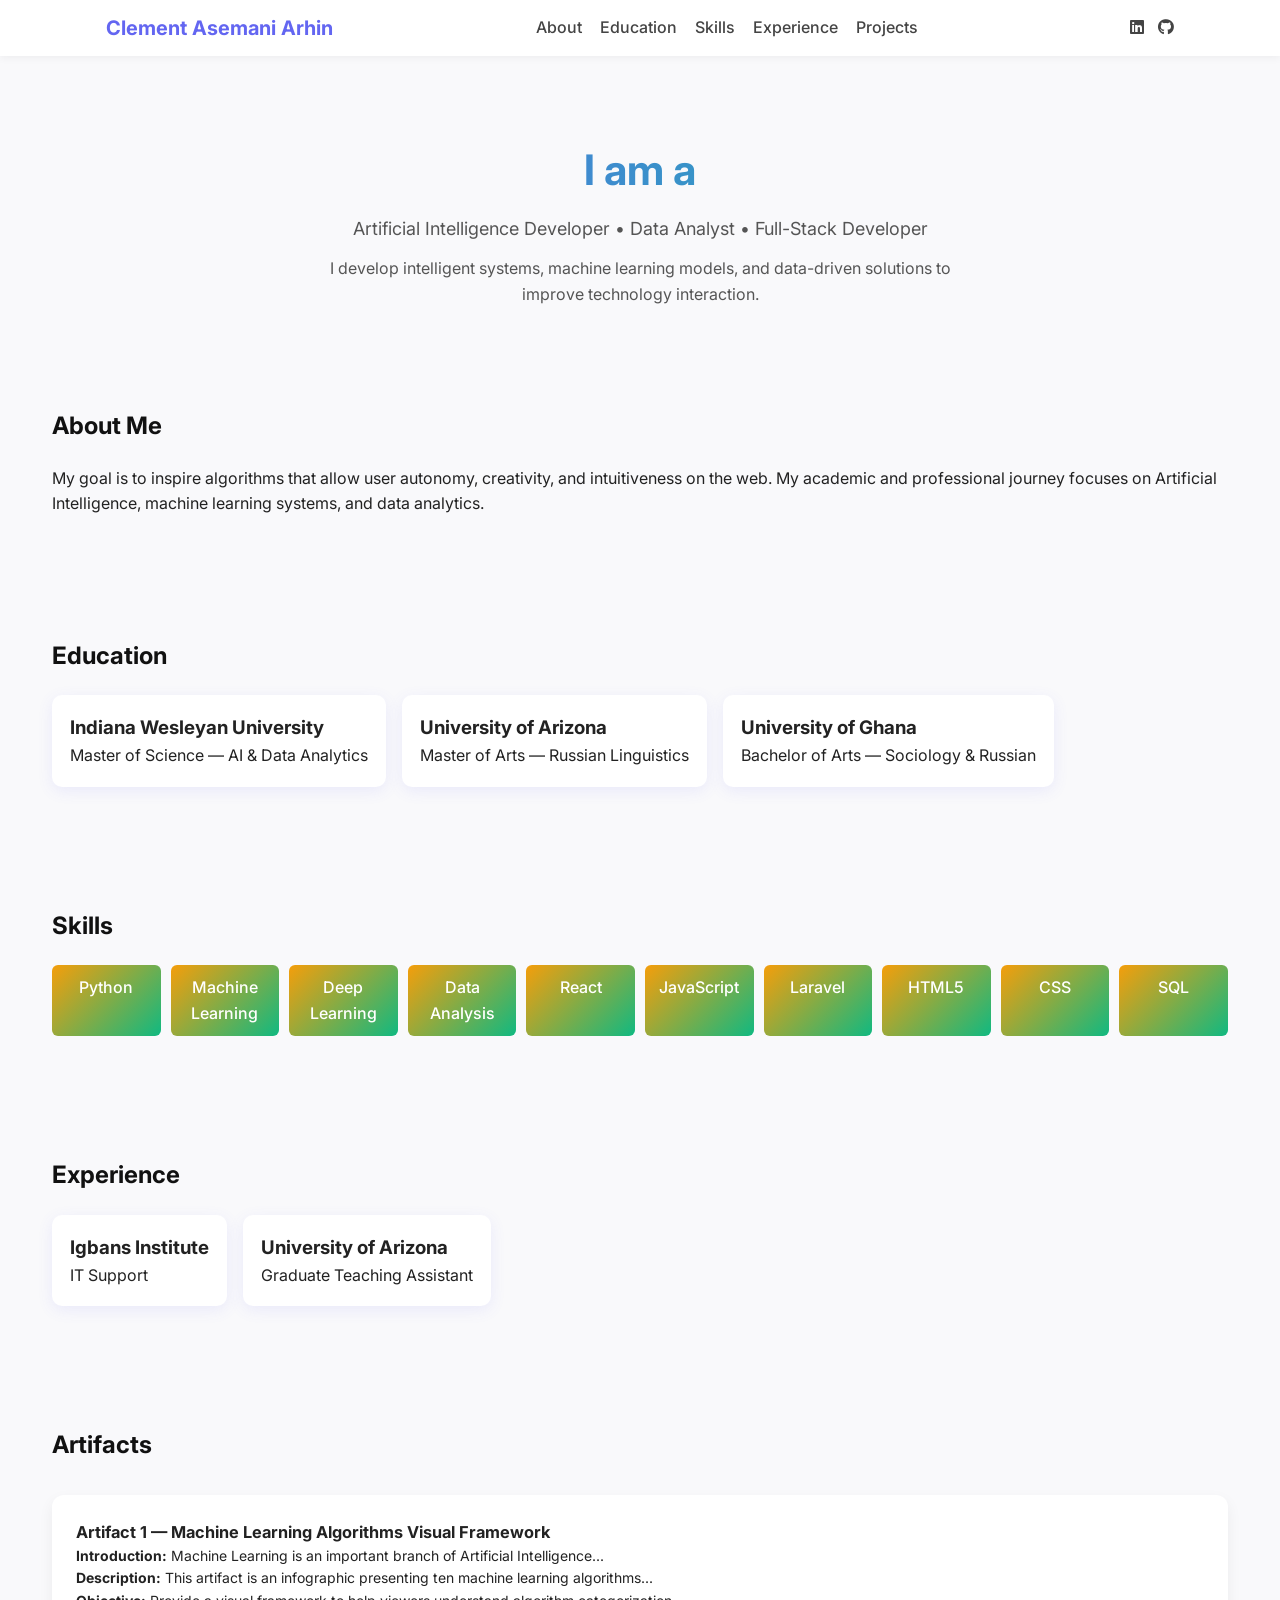
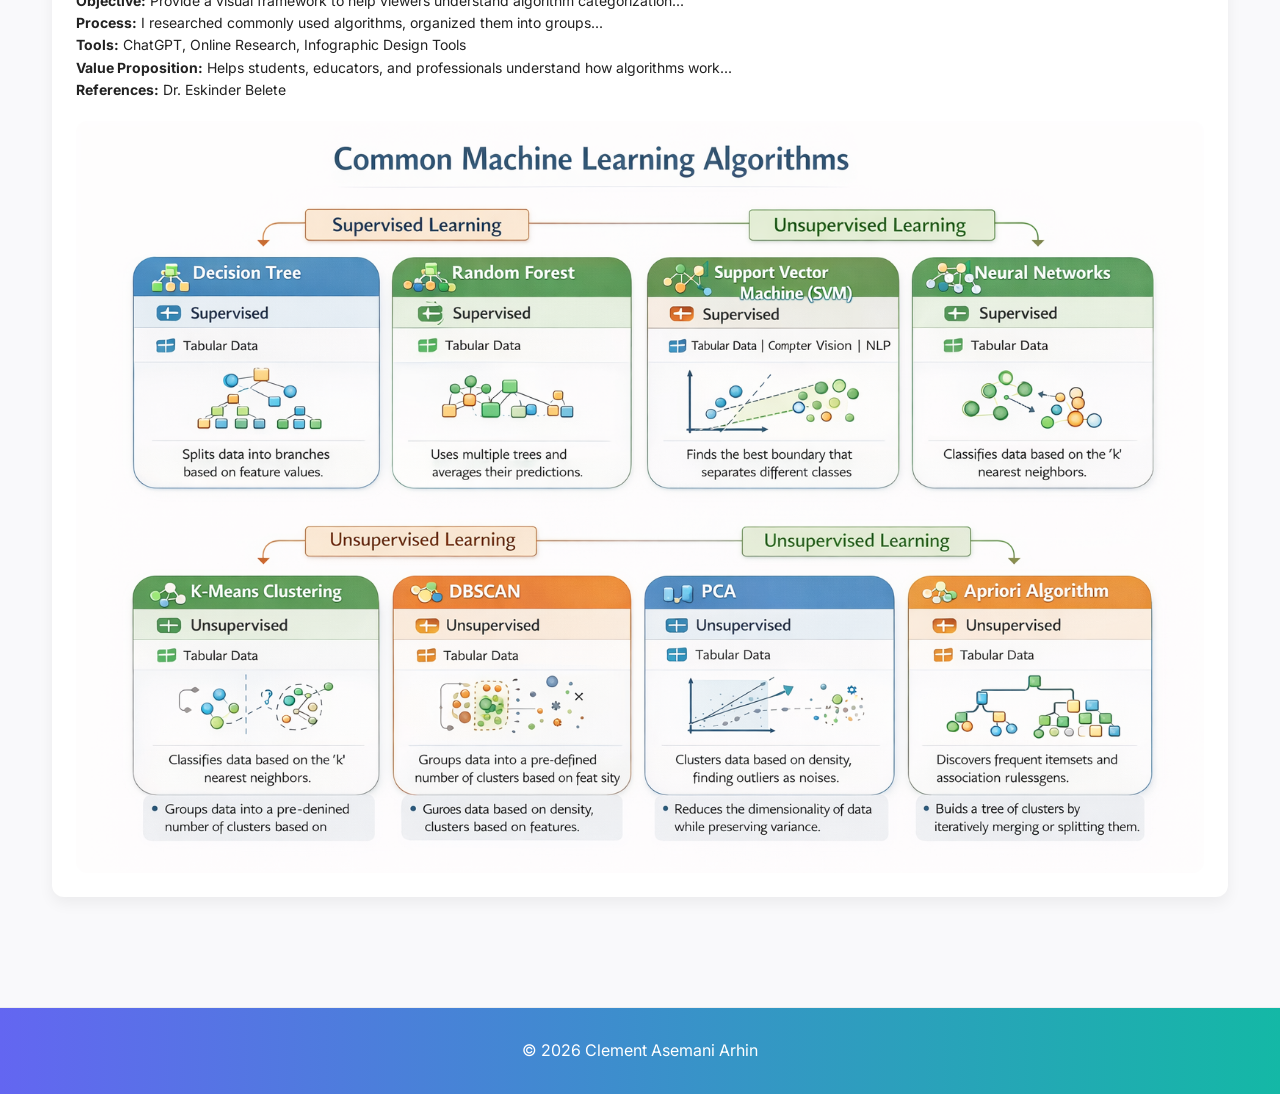
==== commit f2e78c40: "v1.2" ====
--- a/index.html
+++ b/index.html
@@ -29,13 +29,18 @@
       <div class="nav-container">
         <h1 class="logo">Clement Asemani Arhin</h1>
         <nav>
-          <ul>
+          <ul class="nav-links">
             <li><a href="#about">About</a></li>
             <li><a href="#education">Education</a></li>
             <li><a href="#skills">Skills</a></li>
             <li><a href="#work">Experience</a></li>
             <li><a href="#projects">Projects</a></li>
           </ul>
+          <div class="burger">
+            <div class="line1"></div>
+            <div class="line2"></div>
+            <div class="line3"></div>
+          </div>
         </nav>
         <div class="social-icons">
           <a href="#"><i class="fab fa-linkedin"></i></a>
@@ -46,7 +51,7 @@
 
     <!-- HERO SECTION -->
     <section class="hero">
-      <h2>Clement Asemani Arhin</h2>
+      <h2>I am a</h2>
       <p class="subtitle">
         Artificial Intelligence Developer • Data Analyst • Full-Stack Developer
       </p>
@@ -124,50 +129,32 @@
       <article class="project">
         <div class="project-text">
           <h3>Artifact 1 — Machine Learning Algorithms Visual Framework</h3>
-
           <p>
             <strong>Introduction:</strong> Machine Learning is an important
-            branch of Artificial Intelligence that allows computers to learn
-            patterns from data and make predictions without being explicitly
-            programmed for every task. This project focuses on understanding
-            several common machine learning algorithms and organizing them into
-            supervised and unsupervised learning categories.
+            branch of Artificial Intelligence...
           </p>
-
           <p>
             <strong>Description:</strong> This artifact is an infographic
-            presenting ten machine learning algorithms, divided into supervised
-            (Decision Tree, Random Forest, SVM, KNN, Neural Networks) and
-            unsupervised (K-Means, DBSCAN, PCA, Apriori, Hierarchical
-            Clustering). Each algorithm includes applications and real-world
-            examples.
+            presenting ten machine learning algorithms...
           </p>
-
           <p>
             <strong>Objective:</strong> Provide a visual framework to help
-            viewers understand algorithm categorization and applications.
+            viewers understand algorithm categorization...
           </p>
-
           <p>
             <strong>Process:</strong> I researched commonly used algorithms,
-            organized them into groups, and designed the infographic for
-            clarity.
+            organized them into groups...
           </p>
-
           <p>
             <strong>Tools:</strong> ChatGPT, Online Research, Infographic Design
             Tools
           </p>
-
           <p>
             <strong>Value Proposition:</strong> Helps students, educators, and
-            professionals understand how algorithms work and when to use them.
+            professionals understand how algorithms work...
           </p>
-
           <p><strong>References:</strong> Dr. Eskinder Belete</p>
         </div>
-
-        <!-- STATIC IMAGE BELOW ALL TEXT -->
         <div class="project-image">
           <img
             src="3ba8fe2e-44eb-4406-a794-a060dc10a31b.png"
@@ -180,5 +167,16 @@
     <footer>
       <p>© 2026 Clement Asemani Arhin</p>
     </footer>
+
+    <!-- JS for Burger Menu -->
+    <script>
+      const burger = document.querySelector(".burger");
+      const nav = document.querySelector(".nav-links");
+
+      burger.addEventListener("click", () => {
+        nav.classList.toggle("active");
+        burger.classList.toggle("toggle");
+      });
+    </script>
   </body>
 </html>
--- a/style.css
+++ b/style.css
@@ -27,18 +27,18 @@
   display: flex;
   justify-content: space-between;
   align-items: center;
-  padding: 18px 20px;
+  padding: 12px 16px;
 }
 
 .logo {
-  font-size: 22px;
+  font-size: 20px;
   font-weight: 700;
-  color: #4f46e5;
+  color: #6366f1;
 }
 
 nav ul {
   display: flex;
-  gap: 25px;
+  gap: 18px;
   list-style: none;
 }
 
@@ -50,138 +50,152 @@
 }
 
 nav a:hover {
-  color: #4f46e5;
+  color: #14b8a6;
 }
 
 .social-icons a {
-  margin-left: 14px;
+  margin-left: 10px;
   color: #444;
-  font-size: 18px;
+  font-size: 16px;
   transition: 0.3s;
 }
 
 .social-icons a:hover {
-  color: #4f46e5;
+  color: #f59e0b;
+}
+
+/* Hamburger Menu */
+.burger {
+  display: none;
+  cursor: pointer;
+  flex-direction: column;
+  gap: 5px;
+}
+
+.burger div {
+  width: 25px;
+  height: 3px;
+  background-color: #444;
+  transition: all 0.3s ease;
 }
 
 /* HERO SECTION */
 .hero {
   text-align: center;
-  padding: 120px 20px 60px;
+  padding: 80px 16px 40px;
 }
 
 .hero h2 {
-  font-size: 42px;
-  background: linear-gradient(90deg, #4f46e5, #06b6d4);
+  font-size: 32px;
+  background: linear-gradient(90deg, #6366f1, #14b8a6);
   -webkit-background-clip: text;
   -webkit-text-fill-color: transparent;
   margin-bottom: 12px;
 }
 
 .subtitle {
-  font-size: 18px;
+  font-size: 16px;
   color: #555;
-  margin-bottom: 15px;
+  margin-bottom: 12px;
 }
 
 .description {
-  font-size: 16px;
-  max-width: 650px;
+  font-size: 14px;
+  max-width: 90%;
   margin: auto;
   color: #555;
 }
 
 /* SECTIONS */
 section {
-  max-width: 950px;
+  max-width: 95%;
   margin: auto;
-  padding: 60px 20px;
+  padding: 40px 16px;
 }
 
 section h2 {
-  font-size: 28px;
-  margin-bottom: 25px;
+  font-size: 24px;
+  margin-bottom: 20px;
   color: #111;
   position: relative;
 }
 
 section h2::after {
-  content: "";
-  display: block;
-  width: 60px;
+  width: 50px;
   height: 3px;
-  background: #4f46e5;
-  margin-top: 8px;
+  background: #14b8a6;
+  margin-top: 6px;
   border-radius: 2px;
 }
 
 /* CARDS */
 .cards {
   display: flex;
-  flex-wrap: wrap;
+  flex-direction: column;
   gap: 16px;
 }
 
 .card {
   background: #fff;
   border-radius: 10px;
-  padding: 22px;
-  flex: 1 1 300px;
-  box-shadow: 0 4px 15px rgba(0, 0, 0, 0.05);
+  padding: 18px;
+  box-shadow: 0 4px 15px rgba(99, 102, 241, 0.1);
   transition: 0.3s;
 }
 
 .card:hover {
-  transform: translateY(-5px);
-  box-shadow: 0 10px 25px rgba(0, 0, 0, 0.08);
+  transform: translateY(-3px);
+  box-shadow: 0 10px 20px rgba(99, 102, 241, 0.15);
 }
 
 /* SKILLS */
 .skills-grid {
   display: grid;
-  grid-template-columns: repeat(auto-fit, minmax(120px, 1fr));
-  gap: 12px;
+  grid-template-columns: repeat(auto-fit, minmax(100px, 1fr));
+  gap: 10px;
 }
 
 .skills-grid span {
-  background: linear-gradient(135deg, #4f46e5, #06b6d4);
+  background: linear-gradient(135deg, #f59e0b, #10b981);
   color: white;
-  padding: 10px;
+  padding: 8px;
   text-align: center;
-  border-radius: 8px;
+  border-radius: 6px;
   font-weight: 500;
+  font-size: 14px;
 }
 
 /* PROJECTS */
 .project {
   background: #fff;
   border-radius: 12px;
-  padding: 30px;
-  margin-top: 40px;
-  box-shadow: 0 6px 20px rgba(0, 0, 0, 0.07);
+  padding: 24px;
+  margin-top: 30px;
+  box-shadow: 0 6px 15px rgba(0, 0, 0, 0.06);
   transition: 0.3s;
 }
 
 .project:hover {
-  transform: translateY(-5px);
+  transform: translateY(-3px);
 }
 
 .project-text {
-  line-height: 1.7;
-  margin-bottom: 25px;
-}
-
-/* STATIC IMAGE BELOW TEXT */
+  line-height: 1.6;
+  margin-bottom: 20px;
+  font-size: 14px;
+}
+
+/* PROJECT IMAGE */
 .project-image {
   width: 100%;
   display: flex;
   justify-content: center;
-  margin-top: 20px;
+  margin-top: 15px;
 }
 
 .project-image img {
   width: 100%;
-  max-width: 900px;
+  max-width: 100%;
   border-radius: 12px;
   object-fit: contain;
   display: block;
@@ -190,29 +204,79 @@
 /* FOOTER */
 footer {
   text-align: center;
-  padding: 40px;
-  margin-top: 70px;
-  background: #fff;
+  padding: 30px 16px;
+  margin-top: 50px;
+  background: linear-gradient(90deg, #6366f1, #14b8a6);
+  color: #fff;
   border-top: 1px solid #eee;
-  color: #666;
-}
-
-/* MOBILE */
+}
+
+/* RESPONSIVE MEDIA QUERIES */
+@media (min-width: 769px) {
+  .hero h2 {
+    font-size: 42px;
+  }
+
+  .subtitle {
+    font-size: 18px;
+  }
+
+  .description {
+    font-size: 16px;
+    max-width: 650px;
+  }
+
+  .cards {
+    flex-direction: row;
+    flex-wrap: wrap;
+  }
+
+  .skills-grid span {
+    font-size: 16px;
+    padding: 10px;
+  }
+
+  section {
+    padding: 60px 20px;
+  }
+}
+
+/* NAV RESPONSIVE MOBILE */
 @media (max-width: 768px) {
-  nav ul {
-    gap: 15px;
-    font-size: 14px;
-  }
-
-  .hero h2 {
-    font-size: 34px;
-  }
-
-  .subtitle {
-    font-size: 16px;
-  }
-
-  .cards {
+  .nav-links {
+    position: absolute;
+    right: 0;
+    top: 70px;
+    height: calc(100vh - 70px);
+    background: #fff;
     flex-direction: column;
-  }
-}
+    width: 200px;
+    transform: translateX(100%);
+    transition: transform 0.3s ease-in-out;
+    padding-top: 20px;
+    box-shadow: -2px 0 8px rgba(0, 0, 0, 0.1);
+  }
+
+  .nav-links.active {
+    transform: translateX(0);
+  }
+
+  .nav-links li {
+    margin: 20px 0;
+    text-align: center;
+  }
+
+  .burger {
+    display: flex;
+  }
+
+  .burger.toggle .line1 {
+    transform: rotate(-45deg) translate(-5px, 6px);
+  }
+  .burger.toggle .line2 {
+    opacity: 0;
+  }
+  .burger.toggle .line3 {
+    transform: rotate(45deg) translate(-5px, -6px);
+  }
+}
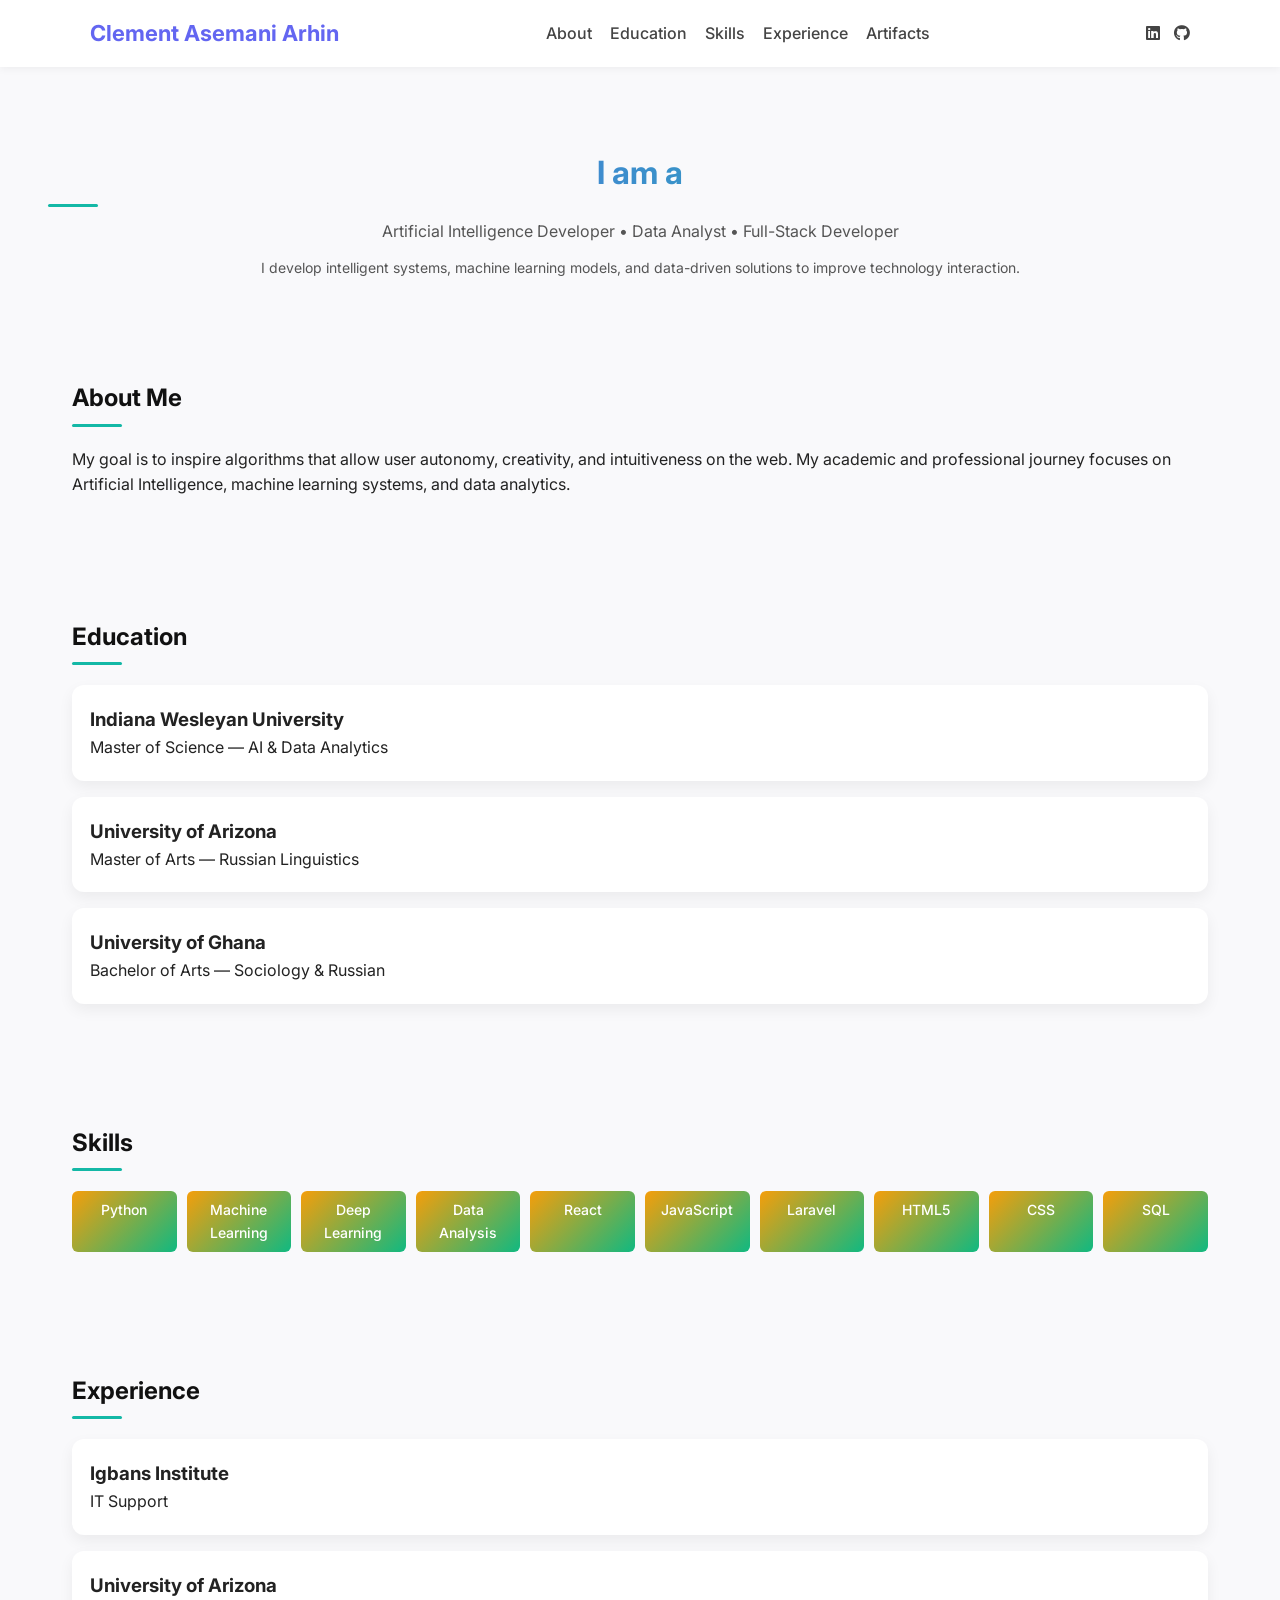
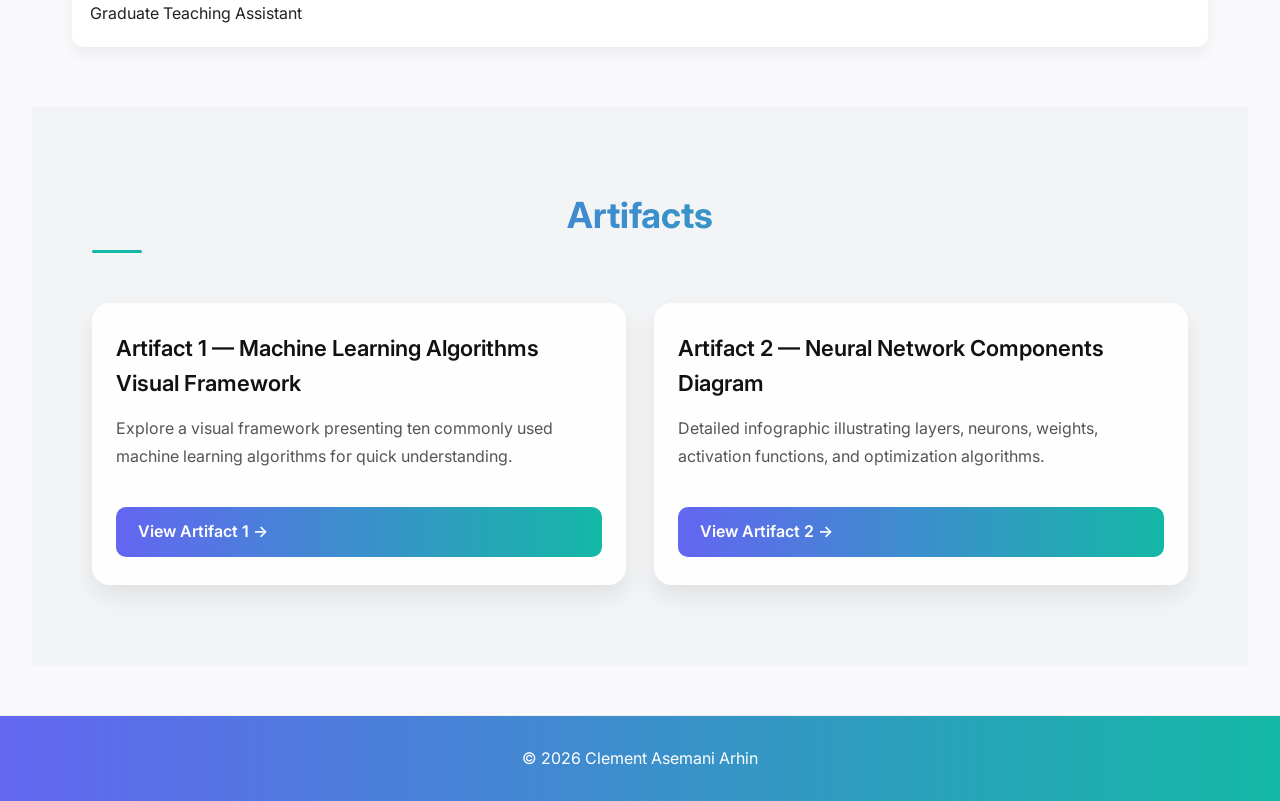
==== commit b78c04a0: "13" ====
--- a/index.html
+++ b/index.html
@@ -28,20 +28,23 @@
     <header>
       <div class="nav-container">
         <h1 class="logo">Clement Asemani Arhin</h1>
+
         <nav>
           <ul class="nav-links">
             <li><a href="#about">About</a></li>
             <li><a href="#education">Education</a></li>
             <li><a href="#skills">Skills</a></li>
             <li><a href="#work">Experience</a></li>
-            <li><a href="#projects">Projects</a></li>
+            <li><a href="artifacts.html">Artifacts</a></li>
           </ul>
+
           <div class="burger">
             <div class="line1"></div>
             <div class="line2"></div>
             <div class="line3"></div>
           </div>
         </nav>
+
         <div class="social-icons">
           <a href="#"><i class="fab fa-linkedin"></i></a>
           <a href="#"><i class="fab fa-github"></i></a>
@@ -52,9 +55,11 @@
     <!-- HERO SECTION -->
     <section class="hero">
       <h2>I am a</h2>
+
       <p class="subtitle">
         Artificial Intelligence Developer • Data Analyst • Full-Stack Developer
       </p>
+
       <p class="description">
         I develop intelligent systems, machine learning models, and data-driven
         solutions to improve technology interaction.
@@ -64,6 +69,7 @@
     <!-- ABOUT SECTION -->
     <section id="about">
       <h2>About Me</h2>
+
       <p>
         My goal is to inspire algorithms that allow user autonomy, creativity,
         and intuitiveness on the web. My academic and professional journey
@@ -75,15 +81,18 @@
     <!-- EDUCATION SECTION -->
     <section id="education">
       <h2>Education</h2>
+
       <div class="cards">
         <div class="card">
           <h3>Indiana Wesleyan University</h3>
           <p>Master of Science — AI & Data Analytics</p>
         </div>
+
         <div class="card">
           <h3>University of Arizona</h3>
           <p>Master of Arts — Russian Linguistics</p>
         </div>
+
         <div class="card">
           <h3>University of Ghana</h3>
           <p>Bachelor of Arts — Sociology & Russian</p>
@@ -94,6 +103,7 @@
     <!-- SKILLS SECTION -->
     <section id="skills">
       <h2>Skills</h2>
+
       <div class="skills-grid">
         <span>Python</span>
         <span>Machine Learning</span>
@@ -111,56 +121,52 @@
     <!-- WORK EXPERIENCE SECTION -->
     <section id="work">
       <h2>Experience</h2>
+
       <div class="cards">
         <div class="card">
           <h3>Igbans Institute</h3>
           <p>IT Support</p>
         </div>
+
         <div class="card">
           <h3>University of Arizona</h3>
           <p>Graduate Teaching Assistant</p>
         </div>
       </div>
     </section>
+    <!-- ARTIFACTS SECTION -->
+    <section id="artifacts">
+      <h2>Artifacts</h2>
 
-    <!-- PROJECTS SECTION -->
-    <section id="projects">
-      <h2>Artifacts</h2>
-      <article class="project">
-        <div class="project-text">
-          <h3>Artifact 1 — Machine Learning Algorithms Visual Framework</h3>
-          <p>
-            <strong>Introduction:</strong> Machine Learning is an important
-            branch of Artificial Intelligence...
-          </p>
-          <p>
-            <strong>Description:</strong> This artifact is an infographic
-            presenting ten machine learning algorithms...
-          </p>
-          <p>
-            <strong>Objective:</strong> Provide a visual framework to help
-            viewers understand algorithm categorization...
-          </p>
-          <p>
-            <strong>Process:</strong> I researched commonly used algorithms,
-            organized them into groups...
-          </p>
-          <p>
-            <strong>Tools:</strong> ChatGPT, Online Research, Infographic Design
-            Tools
-          </p>
-          <p>
-            <strong>Value Proposition:</strong> Helps students, educators, and
-            professionals understand how algorithms work...
-          </p>
-          <p><strong>References:</strong> Dr. Eskinder Belete</p>
-        </div>
-        <div class="project-image">
-          <img
-            src="3ba8fe2e-44eb-4406-a794-a060dc10a31b.png"
-            alt="Machine Learning Infographic" />
-        </div>
-      </article>
+      <div class="cards">
+        <!-- Artifact 1 -->
+        <a
+          href="artifact1.html"
+          class="artifact-card">
+          <div class="card">
+            <h3>Artifact 1 — Machine Learning Algorithms Visual Framework</h3>
+            <p>
+              Explore a visual framework presenting ten commonly used machine
+              learning algorithms for quick understanding.
+            </p>
+            <span class="artifact-button">View Artifact 1 →</span>
+          </div>
+        </a>
+
+        <!-- Artifact 2 -->
+        <a
+          href="artifact2.html"
+          class="artifact-card">
+          <div class="card">
+            <h3>Artifact 2 — Neural Network Components Diagram</h3>
+            <p>
+              Detailed infographic illustrating layers, neurons, weights,
+              activation functions, and optimization algorithms.
+            </p>
+            <span class="artifact-button">View Artifact 2 →</span>
+          </div>
+        </a>
+      </div>
     </section>
 
     <!-- FOOTER -->
--- a/style.css
+++ b/style.css
@@ -1,4 +1,6 @@
-/* GENERAL STYLES */
+/* =========================
+   GENERAL RESET & STYLES
+   ========================= */
 * {
   margin: 0;
   padding: 0;
@@ -12,10 +14,19 @@
   line-height: 1.6;
 }
 
-/* HEADER / NAVBAR */
+a {
+  text-decoration: none;
+  color: inherit;
+}
+
+/* =========================
+   HEADER / NAVBAR
+   ========================= */
 header {
   background: #fff;
   box-shadow: 0 2px 8px rgba(0, 0, 0, 0.05);
+  padding: 16px 20px;
+  text-align: center;
   position: sticky;
   top: 0;
   z-index: 100;
@@ -27,11 +38,10 @@
   display: flex;
   justify-content: space-between;
   align-items: center;
-  padding: 12px 16px;
 }
 
 .logo {
-  font-size: 20px;
+  font-size: 22px;
   font-weight: 700;
   color: #6366f1;
 }
@@ -43,7 +53,6 @@
 }
 
 nav a {
-  text-decoration: none;
   color: #444;
   font-weight: 500;
   transition: 0.3s;
@@ -79,7 +88,9 @@
   transition: all 0.3s ease;
 }
 
-/* HERO SECTION */
+/* =========================
+   HERO SECTION
+   ========================= */
 .hero {
   text-align: center;
   padding: 80px 16px 40px;
@@ -91,6 +102,7 @@
   -webkit-background-clip: text;
   -webkit-text-fill-color: transparent;
   margin-bottom: 12px;
+  font-weight: 700;
 }
 
 .subtitle {
@@ -106,7 +118,9 @@
   color: #555;
 }
 
-/* SECTIONS */
+/* =========================
+   SECTIONS
+   ========================= */
 section {
   max-width: 95%;
   margin: auto;
@@ -121,6 +135,8 @@
 }
 
 section h2::after {
+  content: "";
+  display: block;
   width: 50px;
   height: 3px;
   background: #14b8a6;
@@ -128,7 +144,9 @@
   border-radius: 2px;
 }
 
-/* CARDS */
+/* =========================
+   CARDS
+   ========================= */
 .cards {
   display: flex;
   flex-direction: column;
@@ -137,18 +155,20 @@
 
 .card {
   background: #fff;
-  border-radius: 10px;
-  padding: 18px;
-  box-shadow: 0 4px 15px rgba(99, 102, 241, 0.1);
+  border-radius: 12px;
+  padding: 20px 18px;
+  box-shadow: 0 6px 15px rgba(0, 0, 0, 0.06);
   transition: 0.3s;
 }
 
 .card:hover {
-  transform: translateY(-3px);
-  box-shadow: 0 10px 20px rgba(99, 102, 241, 0.15);
-}
-
-/* SKILLS */
+  transform: translateY(-4px);
+  box-shadow: 0 12px 25px rgba(99, 102, 241, 0.15);
+}
+
+/* =========================
+   SKILLS GRID
+   ========================= */
 .skills-grid {
   display: grid;
   grid-template-columns: repeat(auto-fit, minmax(100px, 1fr));
@@ -165,43 +185,121 @@
   font-size: 14px;
 }
 
-/* PROJECTS */
+/* =========================
+   PROJECTS / ARTIFACTS
+   ========================= */
 .project {
   background: #fff;
-  border-radius: 12px;
+  border-radius: 16px;
   padding: 24px;
   margin-top: 30px;
-  box-shadow: 0 6px 15px rgba(0, 0, 0, 0.06);
+  box-shadow: 0 8px 20px rgba(0, 0, 0, 0.08);
   transition: 0.3s;
 }
 
 .project:hover {
-  transform: translateY(-3px);
+  transform: translateY(-6px);
+  box-shadow: 0 12px 30px rgba(0, 0, 0, 0.12);
 }
 
 .project-text {
   line-height: 1.6;
   margin-bottom: 20px;
-  font-size: 14px;
-}
-
-/* PROJECT IMAGE */
+  font-size: 15px;
+}
+
 .project-image {
-  width: 100%;
   display: flex;
   justify-content: center;
-  margin-top: 15px;
+  margin-top: 20px;
 }
 
 .project-image img {
-  width: 100%;
   max-width: 100%;
   border-radius: 12px;
+  box-shadow: 0 6px 18px rgba(0, 0, 0, 0.08);
   object-fit: contain;
-  display: block;
-}
-
-/* FOOTER */
+}
+
+/* =========================
+   ARTIFACTS SECTION MODERN STYLE
+   ========================= */
+#artifacts {
+  padding: 60px 20px;
+  background: #f3f4f6;
+}
+
+#artifacts h2 {
+  text-align: center;
+  font-size: 36px;
+  margin-bottom: 50px;
+  font-weight: 700;
+  background: linear-gradient(90deg, #6366f1, #14b8a6);
+  -webkit-background-clip: text;
+  -webkit-text-fill-color: transparent;
+}
+
+/* Artifacts cards grid */
+#artifacts .cards {
+  display: grid;
+  grid-template-columns: repeat(auto-fit, minmax(320px, 1fr));
+  gap: 28px;
+}
+
+.artifact-card {
+  text-decoration: none;
+  color: inherit;
+}
+
+.artifact-card .card {
+  display: flex;
+  flex-direction: column;
+  padding: 24px 20px;
+  border-radius: 18px;
+  background: rgba(255, 255, 255, 0.95);
+  box-shadow: 0 12px 25px rgba(0, 0, 0, 0.08);
+  transition: all 0.4s ease;
+  height: 100%;
+}
+
+.artifact-card .card:hover {
+  transform: translateY(-8px) scale(1.02);
+  box-shadow: 0 20px 35px rgba(0, 0, 0, 0.15);
+}
+
+.artifact-card h3 {
+  font-size: 22px;
+  margin-bottom: 12px;
+  color: #111;
+  font-weight: 600;
+}
+
+.artifact-card p {
+  font-size: 16px;
+  color: #555;
+  line-height: 1.5;
+  flex-grow: 1;
+}
+
+.artifact-button {
+  display: inline-block;
+  margin-top: 20px;
+  padding: 12px 22px;
+  border-radius: 10px;
+  font-weight: 600;
+  color: #fff;
+  background: linear-gradient(90deg, #6366f1, #14b8a6);
+  transition: all 0.3s;
+}
+
+.artifact-button:hover {
+  background: linear-gradient(90deg, #14b8a6, #6366f1);
+  transform: translateY(-2px);
+}
+
+/* =========================
+   FOOTER
+   ========================= */
 footer {
   text-align: center;
   padding: 30px 16px;
@@ -211,72 +309,66 @@
   border-top: 1px solid #eee;
 }
 
-/* RESPONSIVE MEDIA QUERIES */
+/* =========================
+   RESPONSIVE
+   ========================= */
+@media (max-width: 768px) {
+  .hero h2 {
+    font-size: 28px;
+  }
+
+  .subtitle {
+    font-size: 16px;
+  }
+
+  .description {
+    font-size: 14px;
+  }
+
+  #artifacts h2 {
+    font-size: 32px;
+  }
+
+  .cards {
+    flex-direction: column;
+  }
+
+  .artifact-card .card {
+    padding: 20px 16px;
+  }
+
+  .artifact-button {
+    padding: 10px 18px;
+  }
+}
+
 @media (min-width: 769px) {
-  .hero h2 {
-    font-size: 42px;
-  }
-
-  .subtitle {
-    font-size: 18px;
-  }
-
-  .description {
-    font-size: 16px;
-    max-width: 650px;
-  }
-
-  .cards {
-    flex-direction: row;
-    flex-wrap: wrap;
-  }
-
-  .skills-grid span {
-    font-size: 16px;
-    padding: 10px;
-  }
-
   section {
-    padding: 60px 20px;
-  }
-}
-
-/* NAV RESPONSIVE MOBILE */
-@media (max-width: 768px) {
-  .nav-links {
-    position: absolute;
-    right: 0;
-    top: 70px;
-    height: calc(100vh - 70px);
-    background: #fff;
-    flex-direction: column;
-    width: 200px;
-    transform: translateX(100%);
-    transition: transform 0.3s ease-in-out;
-    padding-top: 20px;
-    box-shadow: -2px 0 8px rgba(0, 0, 0, 0.1);
-  }
-
-  .nav-links.active {
-    transform: translateX(0);
-  }
-
-  .nav-links li {
-    margin: 20px 0;
-    text-align: center;
-  }
-
-  .burger {
-    display: flex;
-  }
-
-  .burger.toggle .line1 {
-    transform: rotate(-45deg) translate(-5px, 6px);
-  }
-  .burger.toggle .line2 {
-    opacity: 0;
-  }
-  .burger.toggle .line3 {
-    transform: rotate(45deg) translate(-5px, -6px);
-  }
-}
+    padding: 60px 40px;
+  }
+
+  #artifacts {
+    padding: 80px 60px;
+  }
+}
+/* =========================
+   ARTIFACT CARD TEXT IMPROVEMENTS
+   ========================= */
+.artifact-card p,
+.project-text {
+  font-size: 16px; /* Slightly bigger for readability */
+  line-height: 1.8; /* Increased line spacing */
+  margin-bottom: 16px; /* More space between paragraphs */
+}
+
+.artifact-card strong {
+  font-weight: 600; /* Emphasize strong text */
+}
+
+.project-text strong {
+  font-weight: 600;
+}
+
+.artifact-card .card {
+  padding: 28px 24px; /* Extra padding for text breathing space */
+}
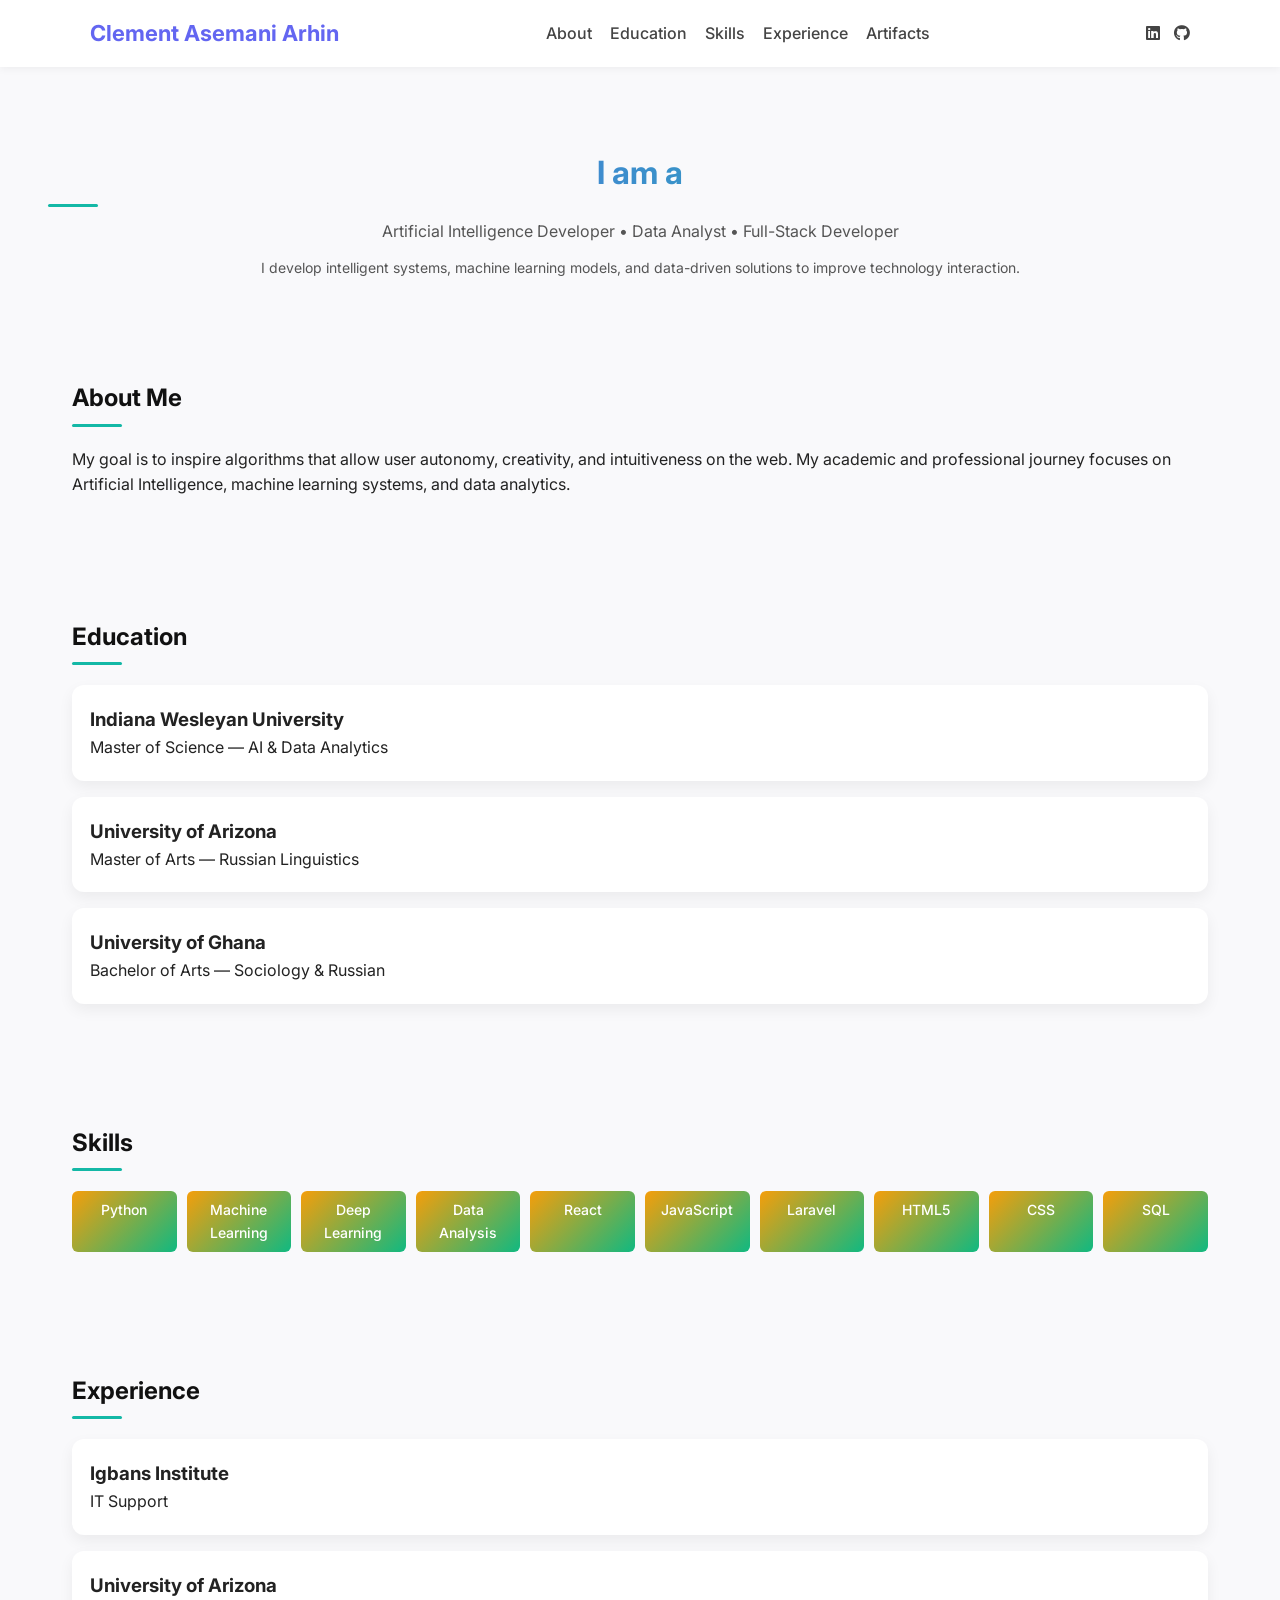
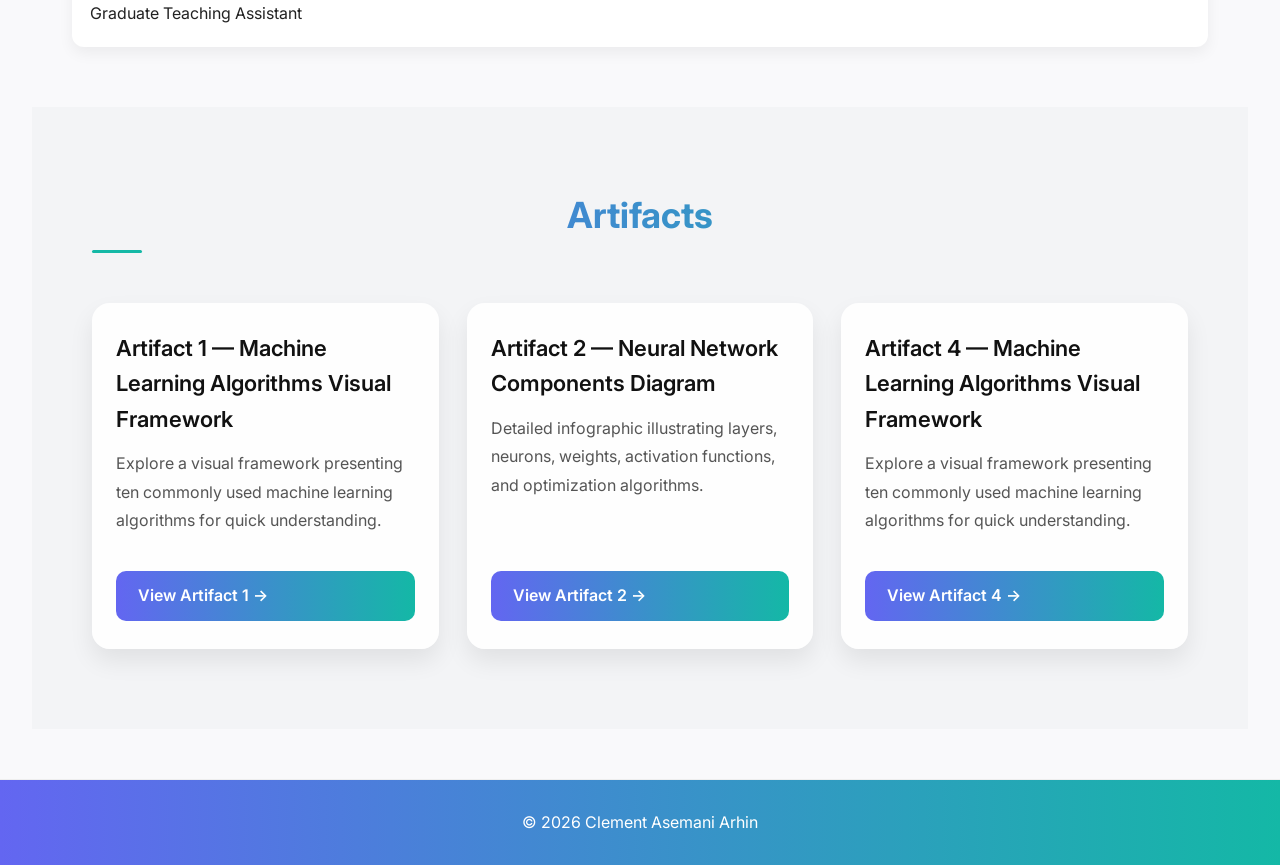
==== commit 2e38a686: "v14" ====
--- a/index.html
+++ b/index.html
@@ -166,6 +166,18 @@
             <span class="artifact-button">View Artifact 2 →</span>
           </div>
         </a>
+        <a
+          href="artifact3.html"
+          class="artifact-card">
+          <div class="card">
+            <h3>Artifact 4 — Machine Learning Algorithms Visual Framework</h3>
+            <p>
+              Explore a visual framework presenting ten commonly used machine
+              learning algorithms for quick understanding.
+            </p>
+            <span class="artifact-button">View Artifact 4 →</span>
+          </div>
+        </a>
       </div>
     </section>
 
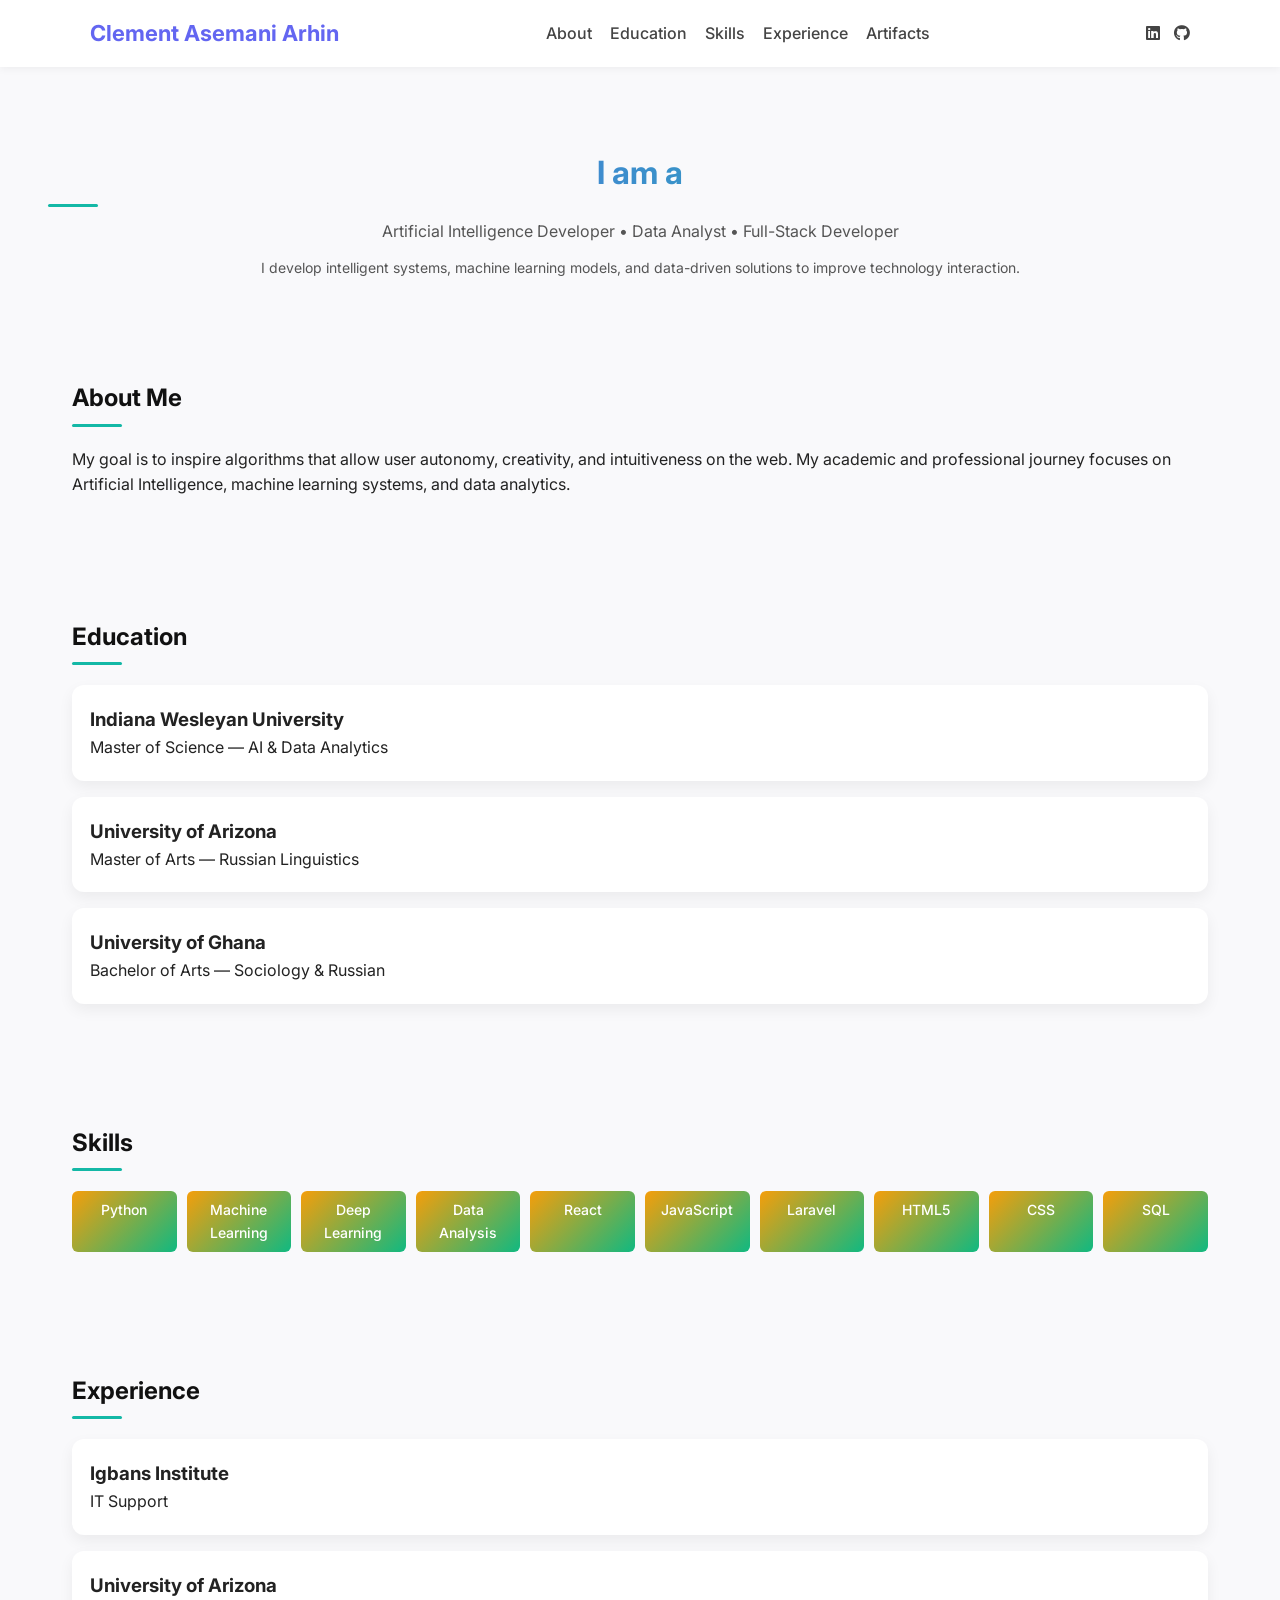
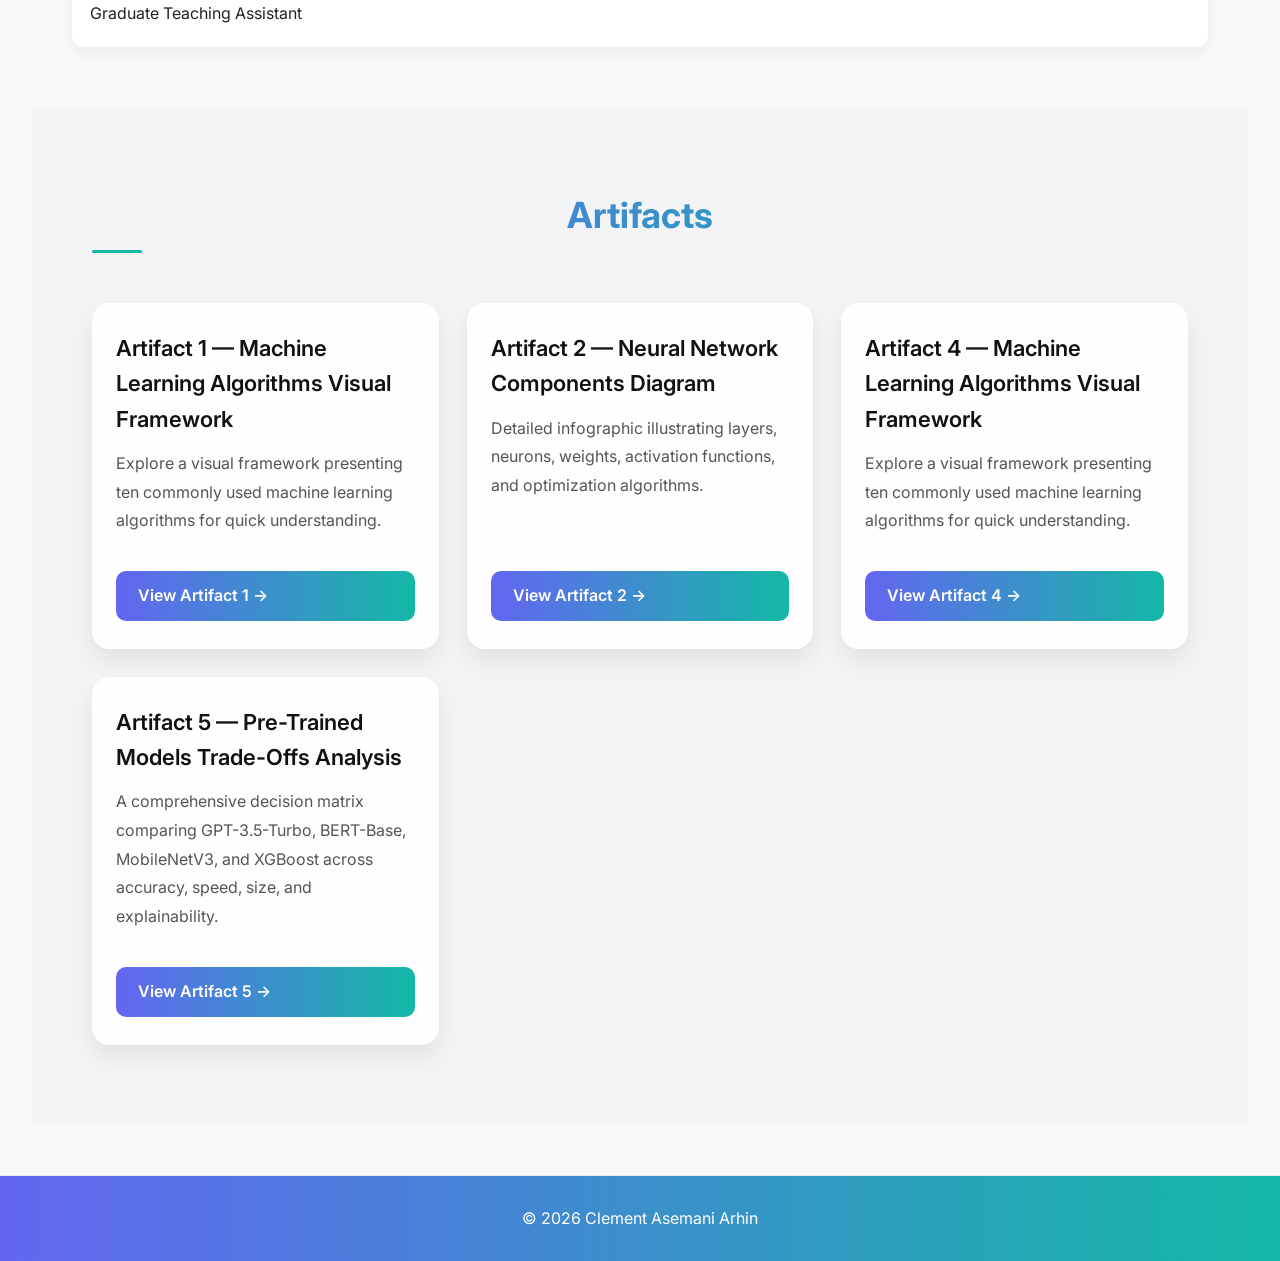
==== commit 117c65ce: "v15" ====
--- a/index.html
+++ b/index.html
@@ -178,6 +178,19 @@
             <span class="artifact-button">View Artifact 4 →</span>
           </div>
         </a>
+        <a
+          href="artifact5.html"
+          class="artifact-card">
+          <div class="card">
+            <h3>Artifact 5 — Pre-Trained Models Trade-Offs Analysis</h3>
+            <p>
+              A comprehensive decision matrix comparing GPT-3.5-Turbo,
+              BERT-Base, MobileNetV3, and XGBoost across accuracy, speed, size,
+              and explainability.
+            </p>
+            <span class="artifact-button">View Artifact 5 →</span>
+          </div>
+        </a>
       </div>
     </section>
 
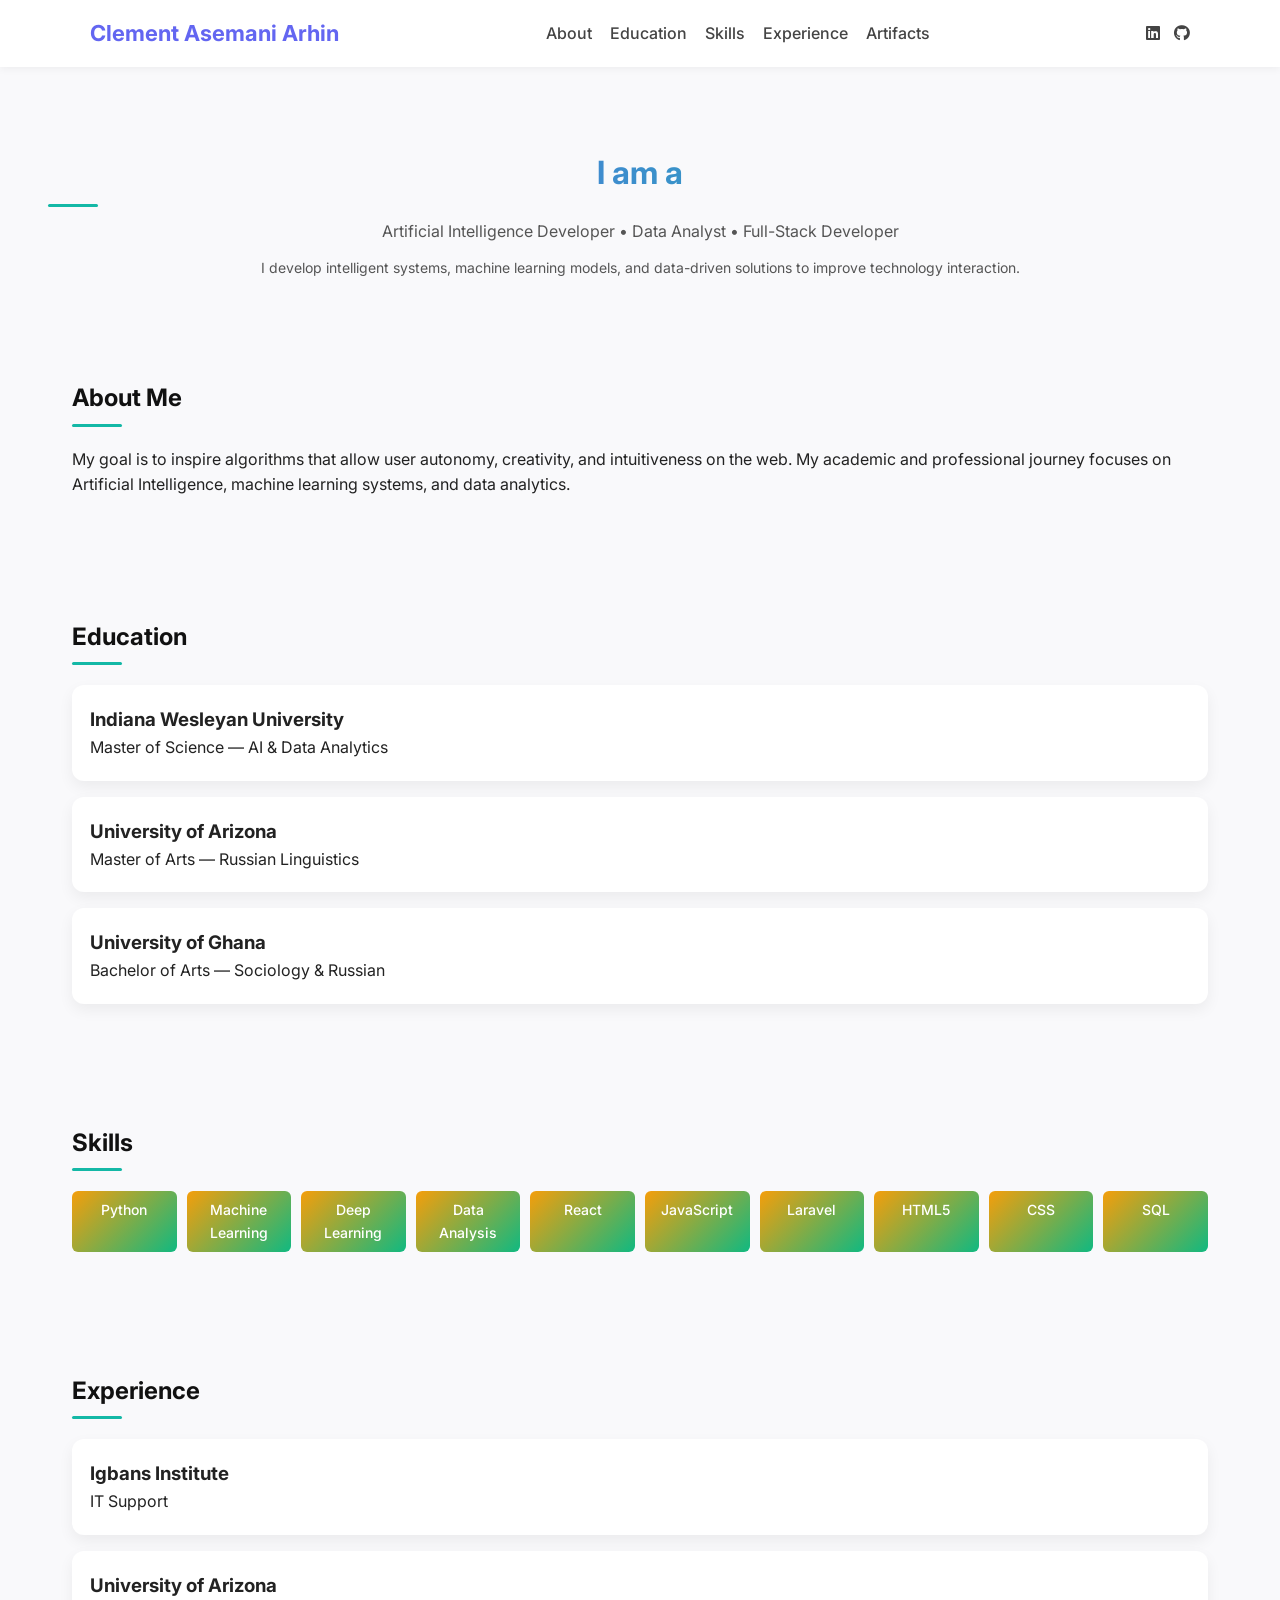
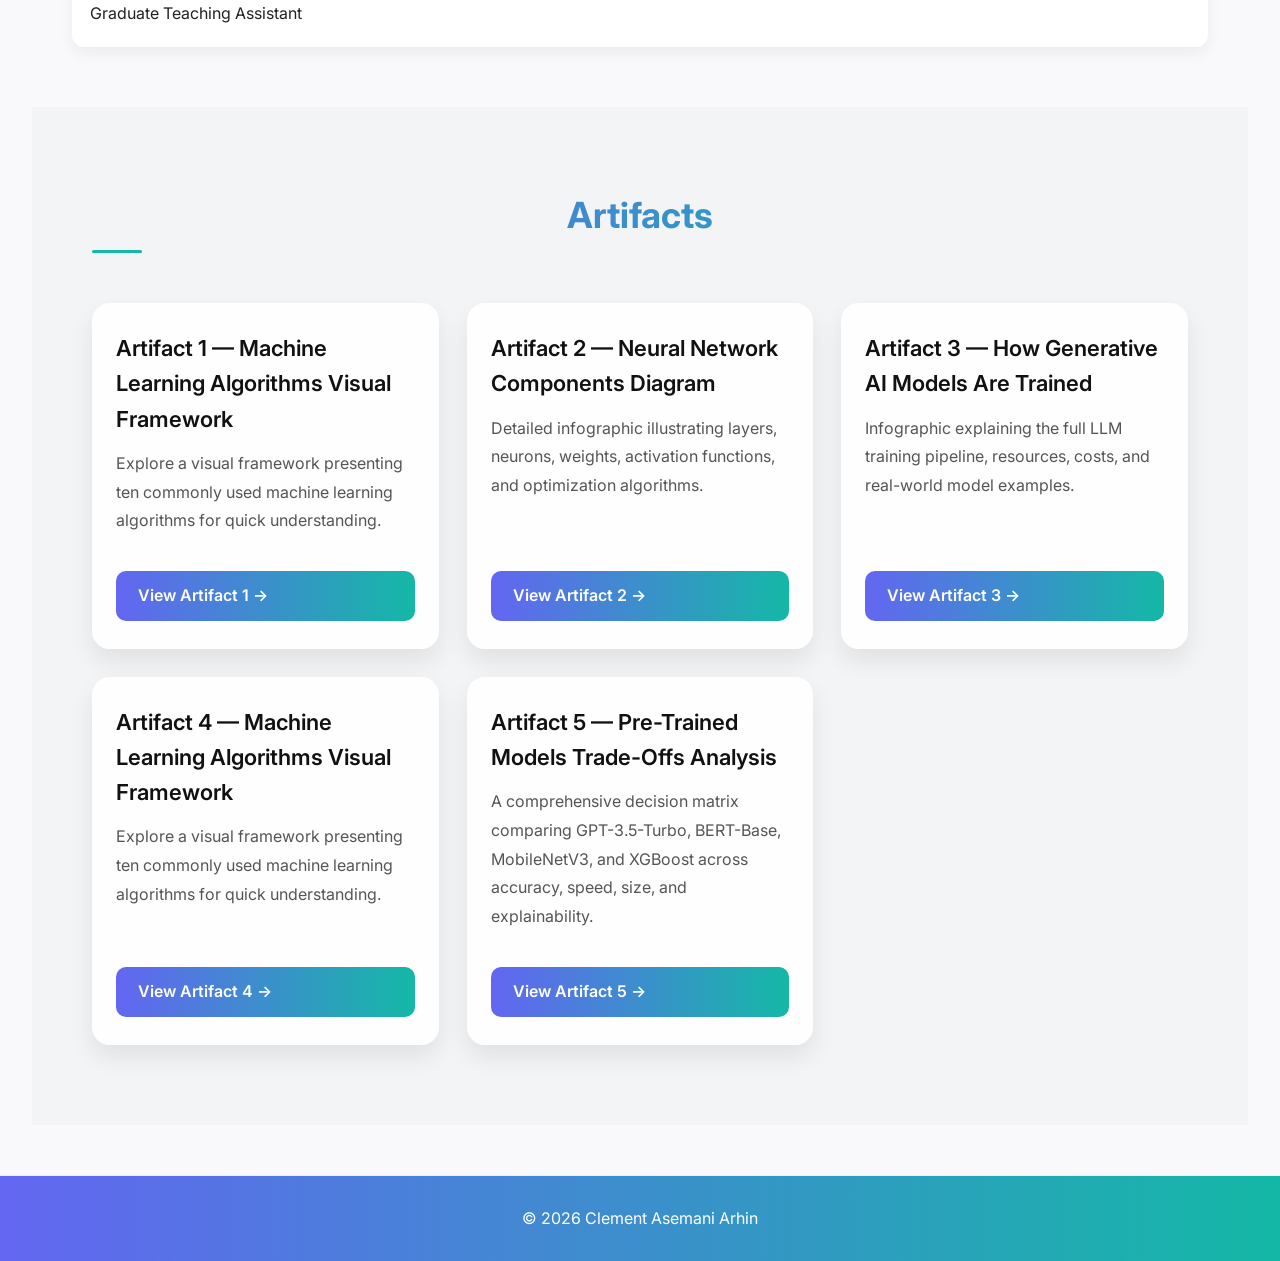
==== commit 4cf5c35c: "v15" ====
--- a/index.html
+++ b/index.html
@@ -167,6 +167,18 @@
           </div>
         </a>
         <a
+          href="artifact3.1.html"
+          class="artifact-card">
+          <div class="card">
+            <h3>Artifact 3 — How Generative AI Models Are Trained</h3>
+            <p>
+              Infographic explaining the full LLM training pipeline, resources,
+              costs, and real-world model examples.
+            </p>
+            <span class="artifact-button">View Artifact 3 →</span>
+          </div>
+        </a>
+        <a
           href="artifact3.html"
           class="artifact-card">
           <div class="card">
